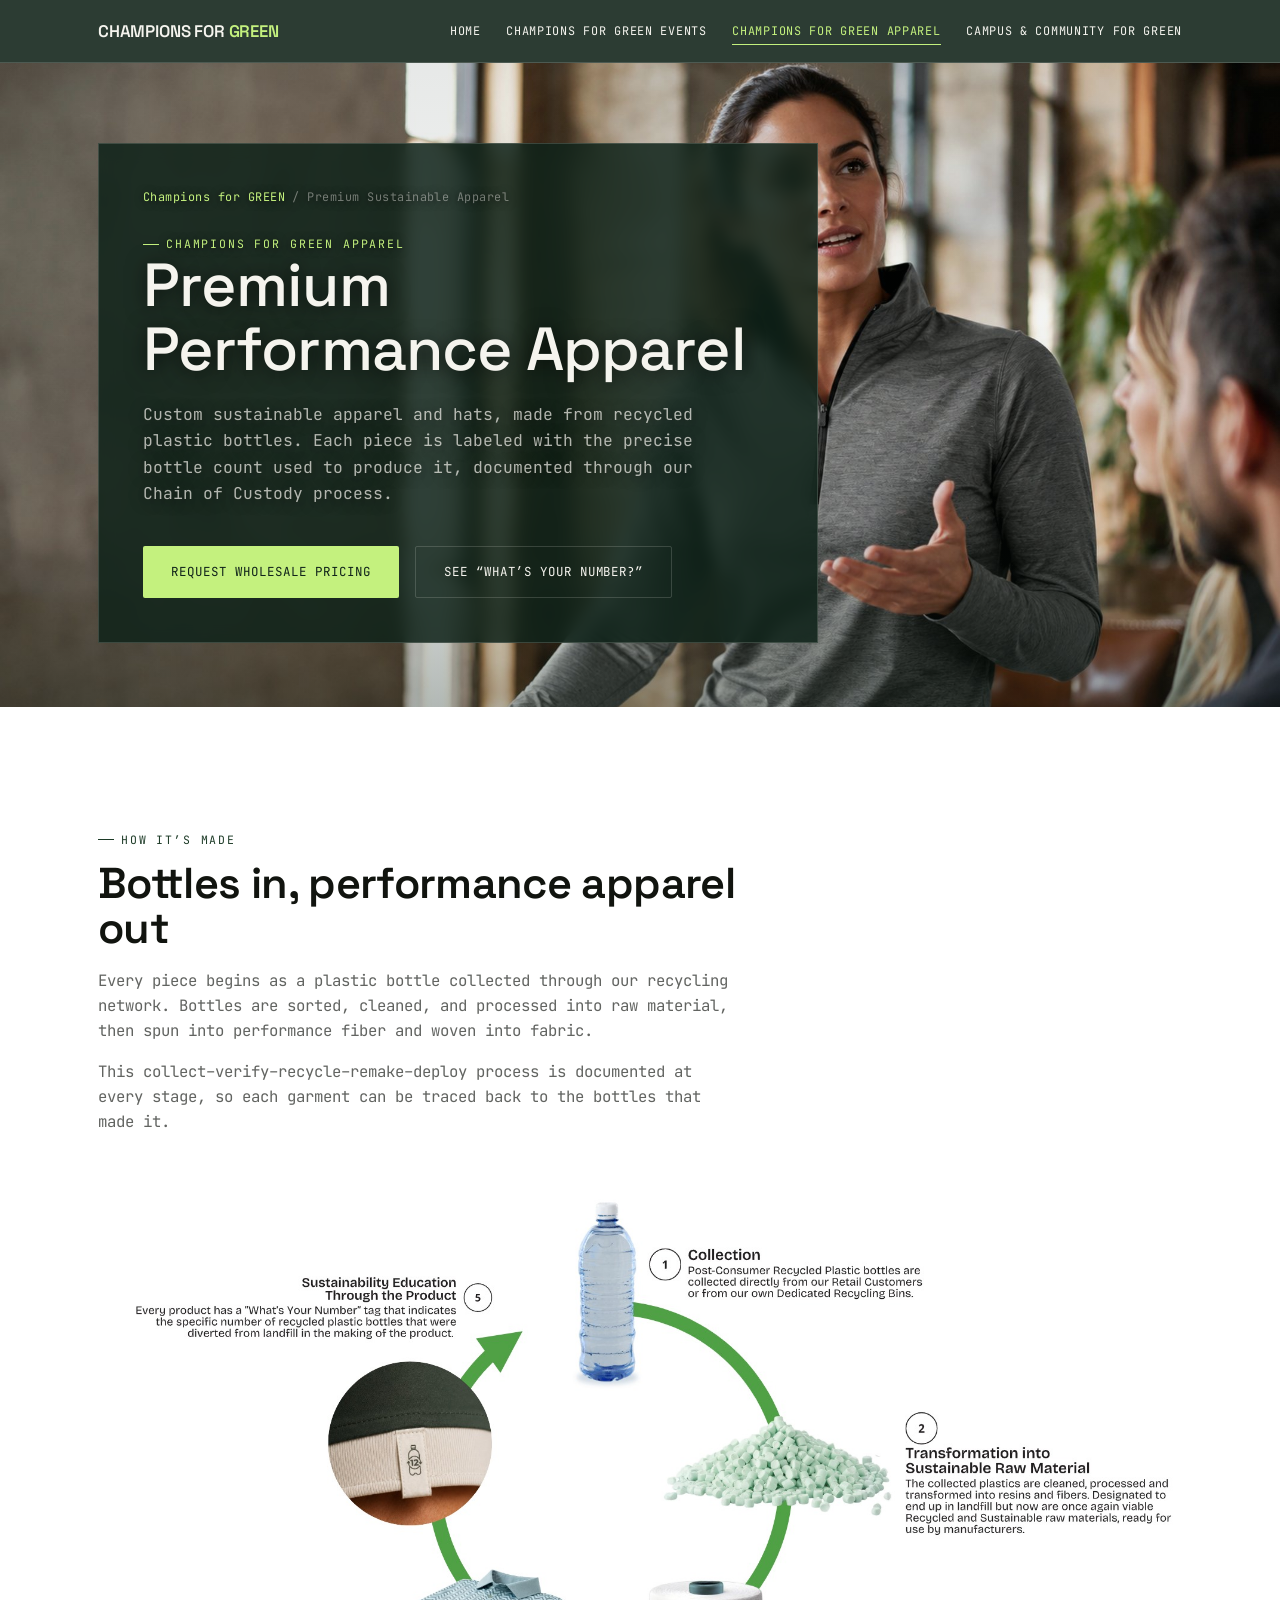
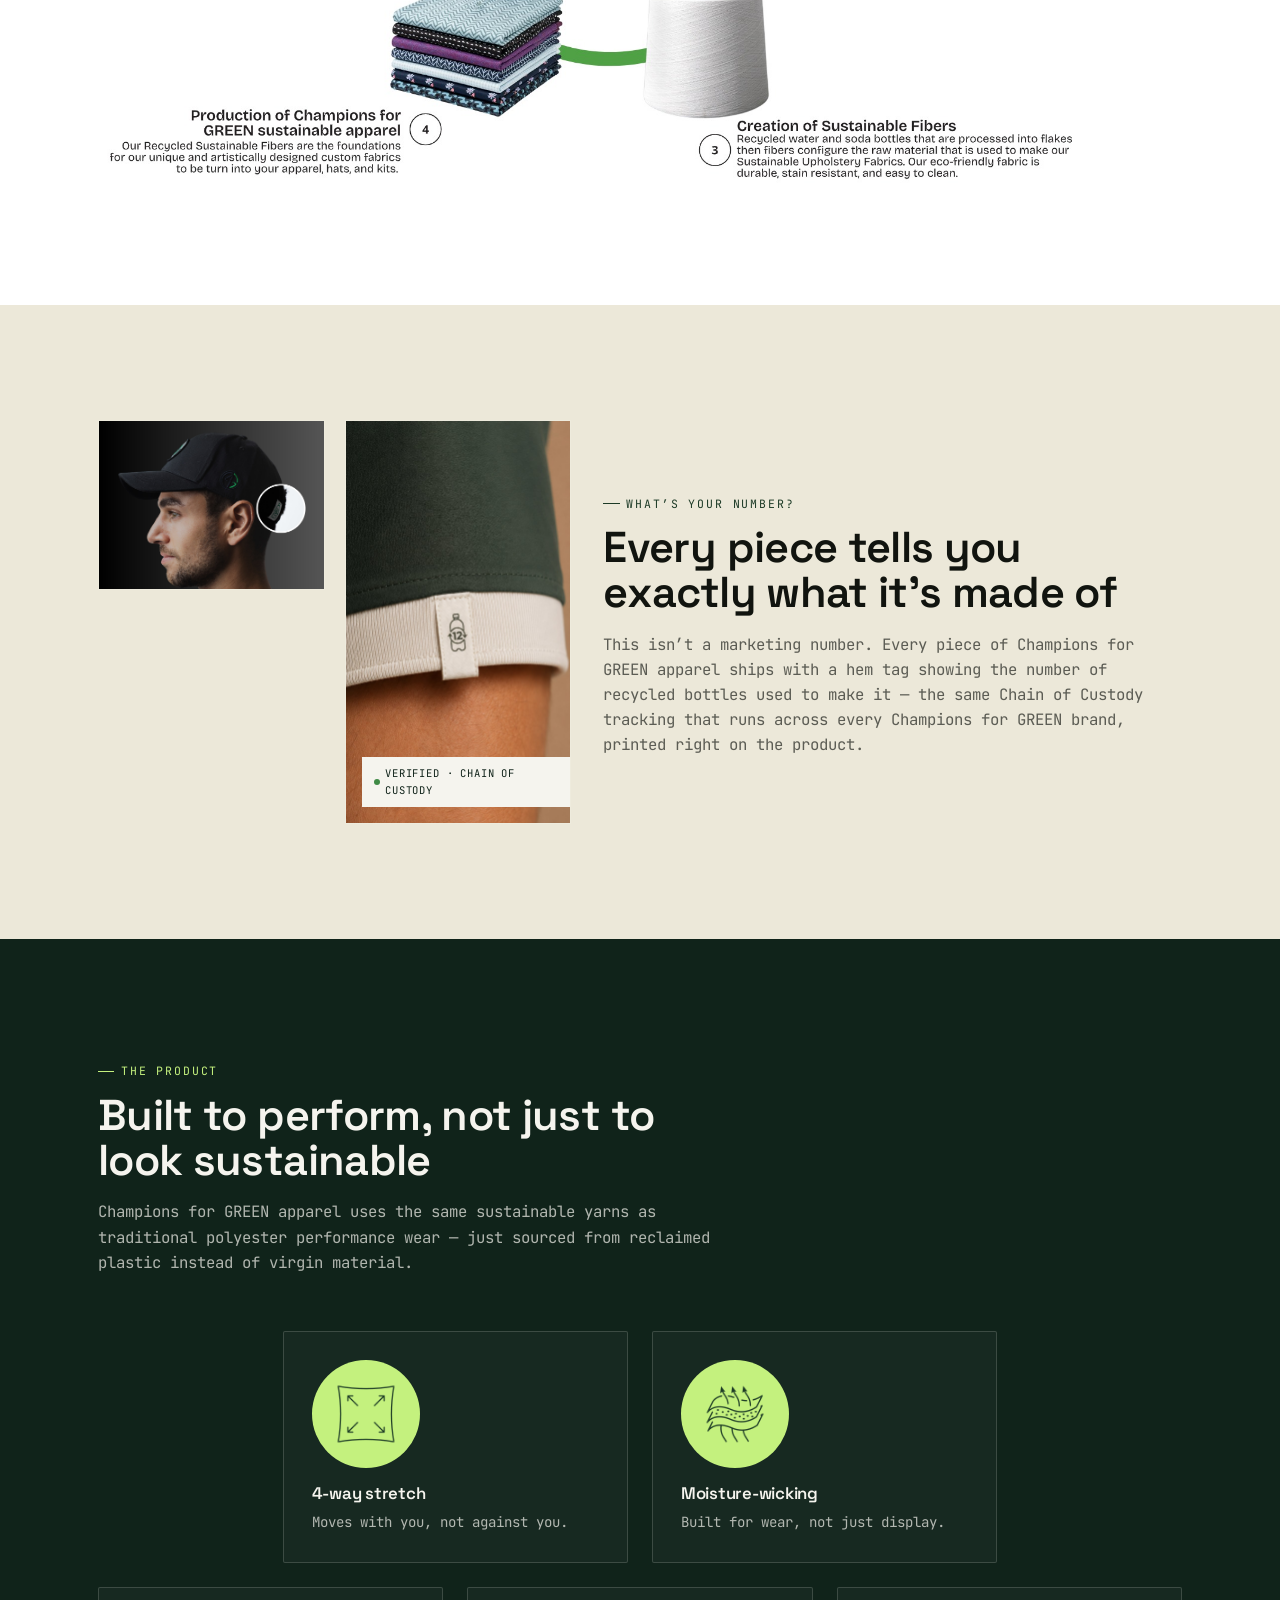
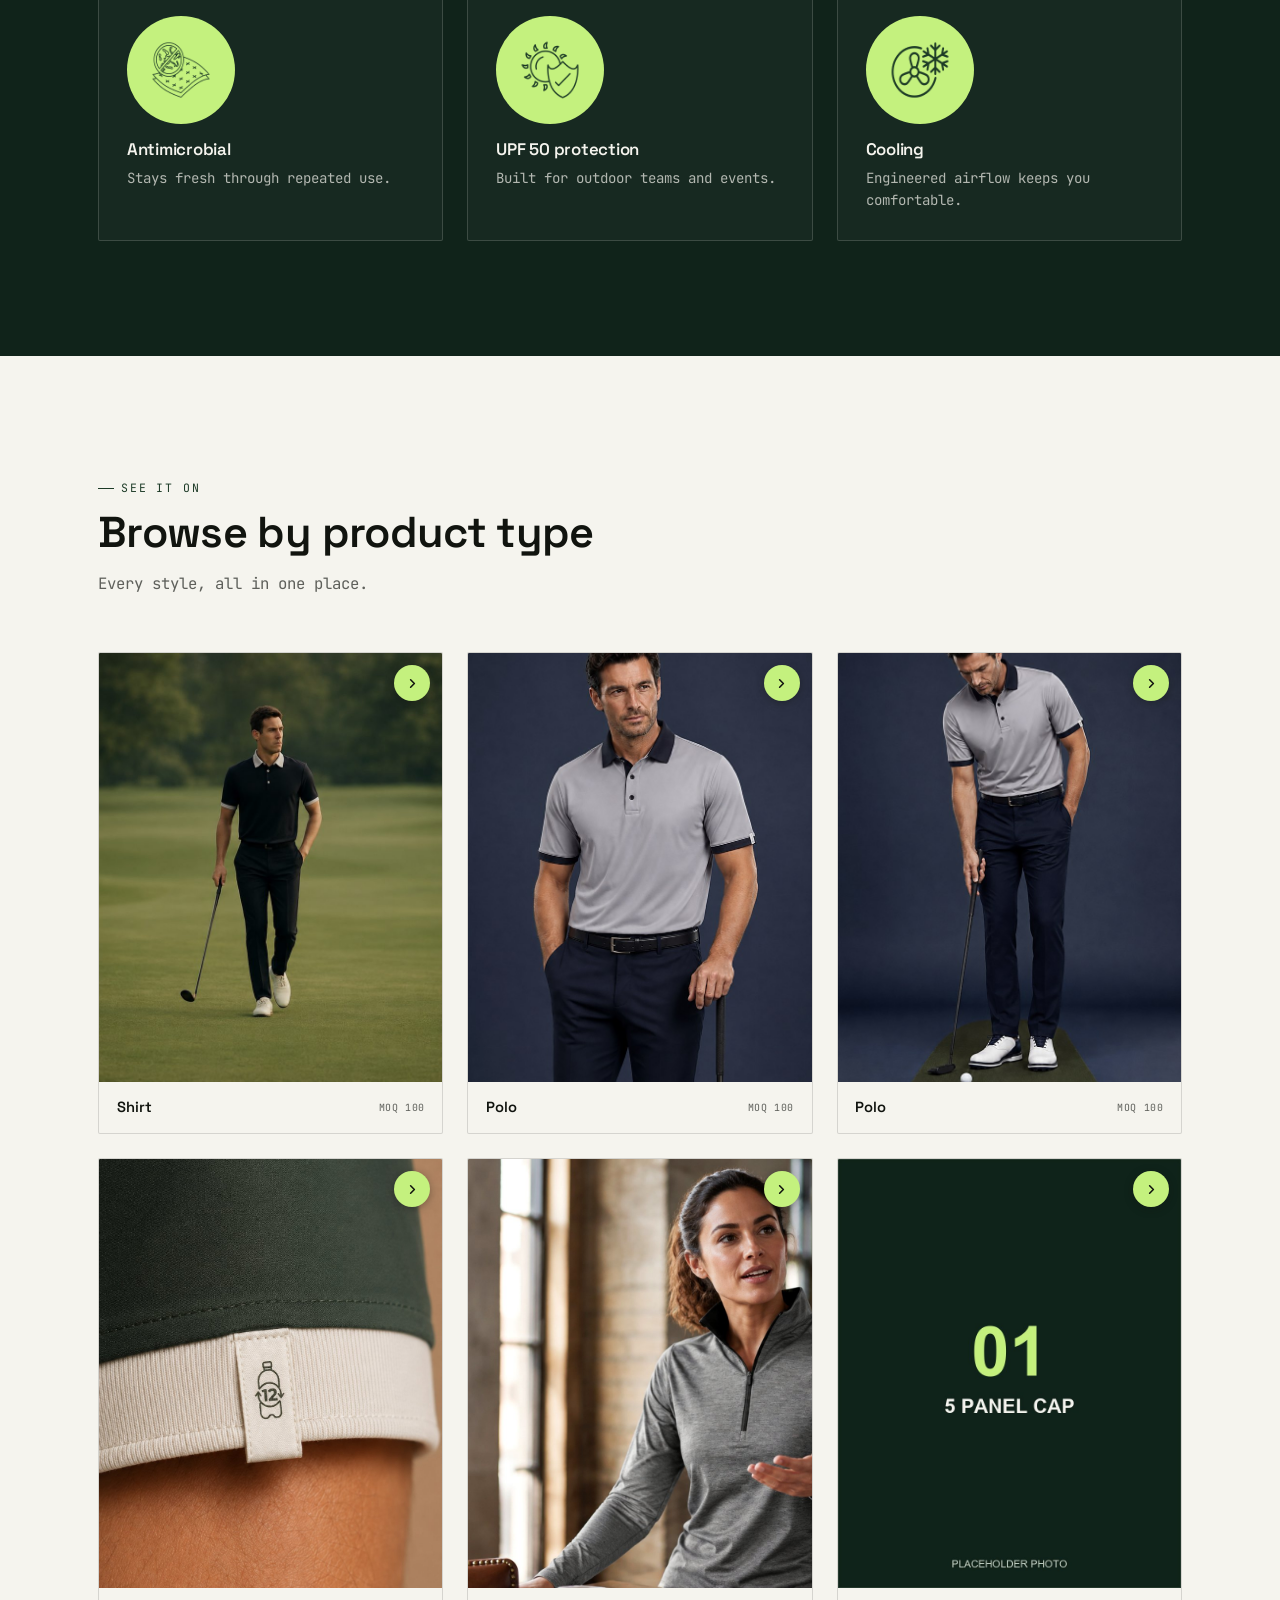
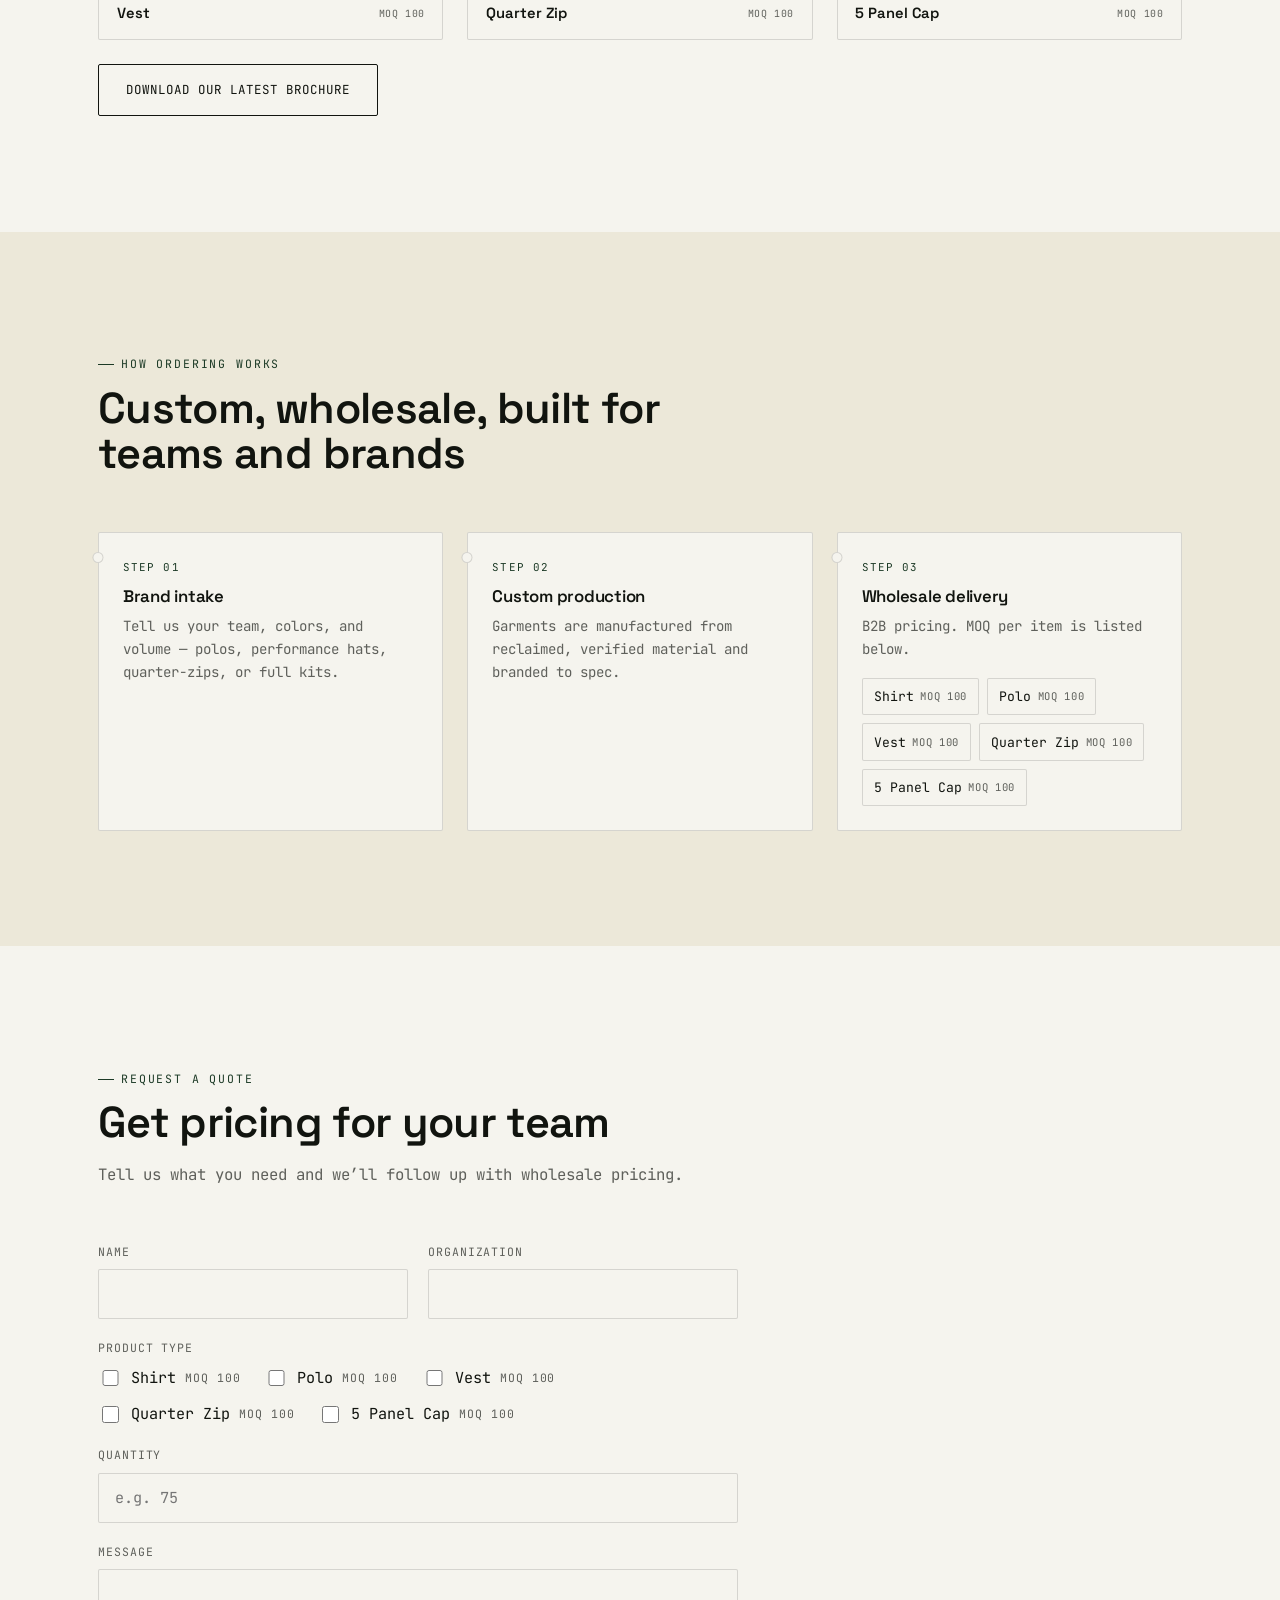
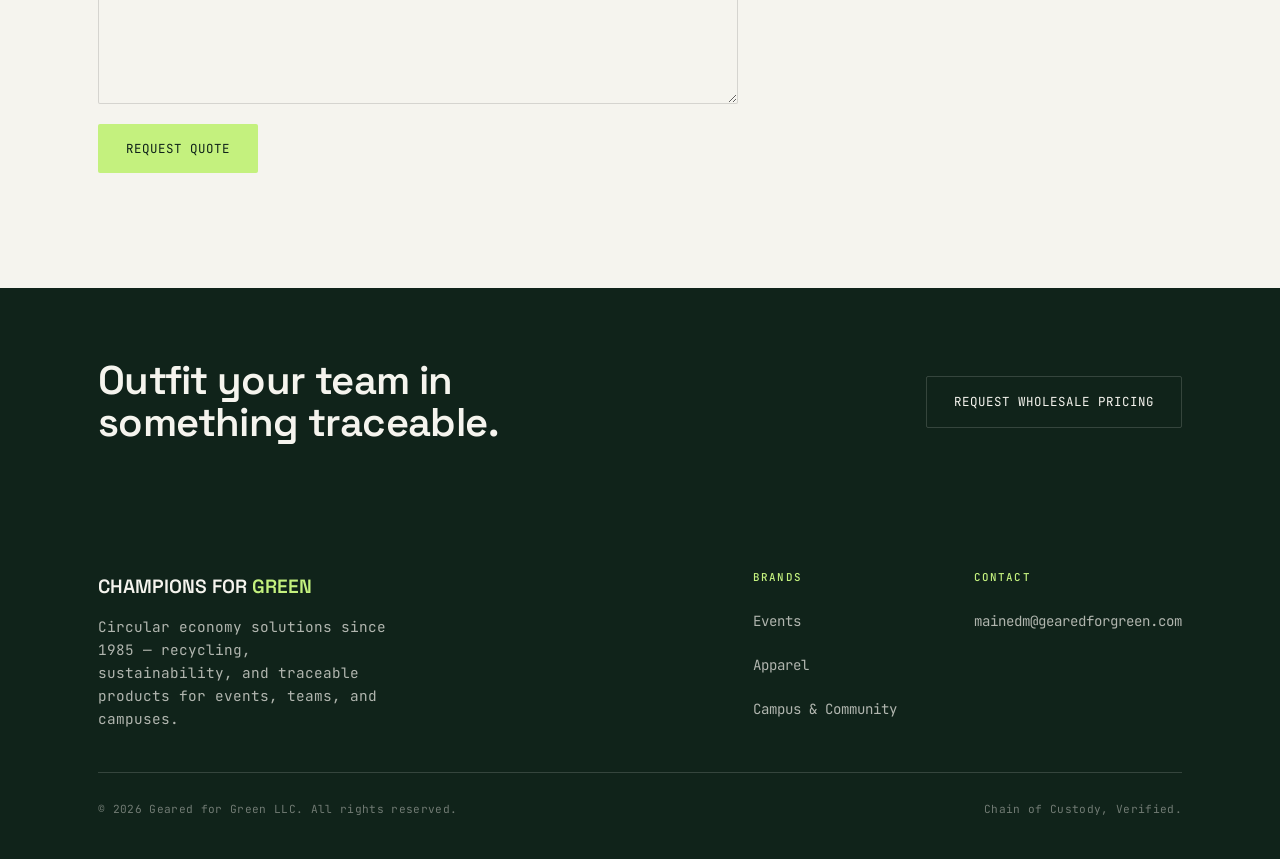
==== apparel.html @ dff3a595 "Mention hats in the apparel hero lede The hero copy only mentioned apparel/garments, but the product" ====
<!doctype html>
<html lang="en">
<head>
<meta charset="UTF-8" />
<meta name="viewport" content="width=device-width, initial-scale=1.0" />
<title>Champions for GREEN Apparel</title>
<meta name="description" content="Champions for GREEN Apparel makes custom sustainable corporate apparel and uniforms from recycled plastic bottles, traced from bottle to garment." />
<link rel="preconnect" href="https://fonts.googleapis.com">
<link rel="preconnect" href="https://fonts.gstatic.com" crossorigin>
<link href="https://fonts.googleapis.com/css2?family=Space+Grotesk:wght@500;600;700&family=JetBrains+Mono:wght@400;500;600&display=swap" rel="stylesheet">
<link rel="stylesheet" href="css/styles.css?v=113" />
</head>
<body>

<nav class="nav">
  <div class="nav__inner">
    <a href="home.html" class="nav__mark">CHAMPIONS FOR <span>GREEN</span></a>
    <button class="nav__toggle" aria-label="Toggle menu" aria-expanded="false"><span></span></button>
    <ul class="nav__links">
      <li><a href="home.html">Home</a></li>
      <li><a href="events.html">Champions for GREEN Events</a></li>
      <li><a href="apparel.html" aria-current="page">Champions for GREEN Apparel</a></li>
      <li><a href="campus.html">Campus &amp; Community for GREEN</a></li>
    </ul>
  </div>
</nav>

<header class="page-hero" style="background-image: url('images/hero-apparel-action.jpg'); background-position: center 20%;">
  <div class="container">
    <div class="page-hero__panel">
      <p class="page-hero__crumb"><a href="home.html">Champions for GREEN</a> / Premium Sustainable Apparel</p>
      <span class="eyebrow">Champions for GREEN Apparel</span>
      <h1>Premium Performance Apparel</h1>
      <p class="page-hero__lede">Custom sustainable apparel and hats, made from recycled plastic bottles. Each piece is labeled with the precise bottle count used to produce it, documented through our Chain of Custody process.</p>
      <div class="hero__actions">
        <a href="mailto:mainedm@gearedforgreen.com" class="btn btn--solid">Request wholesale pricing</a>
        <a href="#tag-promise" class="btn btn--ghost-dark">See &ldquo;What&rsquo;s Your Number?&rdquo;</a>
      </div>
    </div>
  </div>
</header>

<section class="section section--white">
  <div class="container">
    <div class="section__head">
      <span class="eyebrow">How it&rsquo;s made</span>
      <h2>Bottles in, performance apparel out</h2>
      <p>Every piece begins as a plastic bottle collected through our recycling network. Bottles are sorted, cleaned, and processed into raw material, then spun into performance fiber and woven into fabric.</p>
      <p>This collect&ndash;verify&ndash;recycle&ndash;remake&ndash;deploy process is documented at every stage, so each garment can be traced back to the bottles that made it.</p>
    </div>
    <div class="how-made-frame reveal-toggle">
      <img src="images/apparel-circular-economy.jpg" alt="Diagram of the Champions for GREEN circular economy: bottles are collected, transformed into raw material, spun into sustainable fiber, produced into apparel, and labeled with a Chain of Custody tag" width="1816" height="1004" loading="lazy" />
    </div>
  </div>
</section>

<section class="section--dim section" id="tag-promise">
  <div class="container split">
    <div class="photo-frame-stack">
      <div class="photo-frame">
        <img src="images/apparel-cap-hemtag-detail.jpg" alt="Side profile of a man wearing a black Champions for GREEN 5 panel cap, with a close-up inset of the hem tag sewn inside the cap's brim" width="2000" height="1500" loading="lazy" />
      </div>
      <div class="photo-frame">
        <img src="images/apparel-hemtag-detail.jpg" alt="Close-up of a Champions for GREEN hem tag showing a recycled-bottle icon and the number 12" width="900" height="1609" loading="lazy" />
        <span class="photo-frame__tag">Verified &middot; Chain of Custody</span>
      </div>
    </div>
    <div class="section__head" style="margin-bottom:0;">
      <span class="eyebrow">What&rsquo;s Your Number?</span>
      <h2>Every piece tells you exactly what it&rsquo;s made of</h2>
      <p>This isn&rsquo;t a marketing number. Every piece of Champions for GREEN apparel ships with a hem tag showing the number of recycled bottles used to make it &mdash; the same Chain of Custody tracking that runs across every Champions for GREEN brand, printed right on the product.</p>
    </div>
  </div>
</section>

<section class="section--dark section">
  <div class="container">
    <div class="section__head">
      <span class="eyebrow">The product</span>
      <h2>Built to perform, not just to look sustainable</h2>
      <p>Champions for GREEN apparel uses the same sustainable yarns as traditional polyester performance wear — just sourced from reclaimed plastic instead of virgin material.</p>
    </div>
    <div class="spec-grid reveal-toggle">
      <div class="spec-card">
        <div class="spec-card__icon"><img src="images/spec-icon-stretch.png" alt="" loading="lazy" /></div>
        <h3>4-way stretch</h3>
        <p>Moves with you, not against you.</p>
      </div>
      <div class="spec-card">
        <div class="spec-card__icon"><img src="images/spec-icon-moisture.png" alt="" loading="lazy" /></div>
        <h3>Moisture-wicking</h3>
        <p>Built for wear, not just display.</p>
      </div>
      <div class="spec-card">
        <div class="spec-card__icon"><img src="images/spec-icon-antimicrobial.png" alt="" loading="lazy" /></div>
        <h3>Antimicrobial</h3>
        <p>Stays fresh through repeated use.</p>
      </div>
      <div class="spec-card">
        <div class="spec-card__icon"><img src="images/spec-icon-upf.png" alt="" loading="lazy" /></div>
        <h3>UPF 50 protection</h3>
        <p>Built for outdoor teams and events.</p>
      </div>
      <div class="spec-card">
        <div class="spec-card__icon"><img src="images/spec-icon-cooling.png" alt="" loading="lazy" /></div>
        <h3>Cooling</h3>
        <p>Engineered airflow keeps you comfortable.</p>
      </div>
    </div>
  </div>
</section>

<section class="section">
  <div class="container">
    <div class="section__head">
      <span class="eyebrow">See it on</span>
      <h2>Browse by product type</h2>
      <p>Every style, all in one place.</p>
    </div>
    <div class="product-gallery">
      <figure class="product-gallery__item" data-product="Shirt">
        <div class="product-gallery__media"><img src="images/apparel-golf-fullbody.jpg" alt="Man in a Champions for GREEN navy shirt walking across a golf course" loading="lazy" /></div>
        <figcaption>Shirt <span>MOQ 100</span></figcaption>
      </figure>
      <figure class="product-gallery__item" data-product="Polo">
        <div class="product-gallery__media"><img src="images/apparel-editorial-portrait.jpg" alt="Man in a Champions for GREEN grey polo, hand resting on a golf club" loading="lazy" /></div>
        <figcaption>Polo <span>MOQ 100</span></figcaption>
      </figure>
      <figure class="product-gallery__item" data-product="Polo">
        <div class="product-gallery__media"><img src="images/apparel-editorial-putting.jpg" alt="Man in a Champions for GREEN grey polo putting on a golf green" loading="lazy" /></div>
        <figcaption>Polo <span>MOQ 100</span></figcaption>
      </figure>
      <figure class="product-gallery__item" data-product="Vest">
        <div class="product-gallery__media"><img src="images/apparel-hemtag-detail.jpg" alt="Close-up of a Champions for GREEN hem tag showing a recycled-bottle icon and the number 12" loading="lazy" /></div>
        <figcaption>Vest <span>MOQ 100</span></figcaption>
      </figure>
      <figure class="product-gallery__item" data-product="Quarter Zip">
        <div class="product-gallery__media"><img src="images/hero-apparel-action.jpg" alt="Woman in a Champions for GREEN grey quarter-zip speaking in a meeting" loading="lazy" /></div>
        <figcaption>Quarter Zip <span>MOQ 100</span></figcaption>
      </figure>
      <figure class="product-gallery__item" data-product="5 Panel Cap">
        <div class="product-gallery__media"><img src="images/placeholders/apparel-cap-01.jpg" alt="Placeholder photo of a Champions for GREEN 5 panel cap" loading="lazy" /></div>
        <figcaption>5 Panel Cap <span>MOQ 100</span></figcaption>
      </figure>
    </div>
    <a href="files/champions-for-green-apparel-brochure.pdf" download class="btn btn--ghost-dark product-gallery__brochure">Download our latest brochure</a>
    <div class="product-gallery__extra" hidden data-product="Shirt">
      <img src="images/placeholders/apparel-shirt-02.jpg" alt="Placeholder photo of a Champions for GREEN shirt" />
      <img src="images/placeholders/apparel-shirt-03.jpg" alt="Placeholder photo of a Champions for GREEN shirt" />
      <img src="images/placeholders/apparel-shirt-04.jpg" alt="Placeholder photo of a Champions for GREEN shirt" />
      <img src="images/placeholders/apparel-shirt-05.jpg" alt="Placeholder photo of a Champions for GREEN shirt" />
      <img src="images/placeholders/apparel-shirt-06.jpg" alt="Placeholder photo of a Champions for GREEN shirt" />
      <img src="images/placeholders/apparel-shirt-07.jpg" alt="Placeholder photo of a Champions for GREEN shirt" />
      <img src="images/placeholders/apparel-shirt-08.jpg" alt="Placeholder photo of a Champions for GREEN shirt" />
      <img src="images/placeholders/apparel-shirt-09.jpg" alt="Placeholder photo of a Champions for GREEN shirt" />
      <img src="images/placeholders/apparel-shirt-10.jpg" alt="Placeholder photo of a Champions for GREEN shirt" />
    </div>
    <div class="product-gallery__extra" hidden data-product="Polo">
      <img src="images/placeholders/apparel-polo-03.jpg" alt="Placeholder photo of a Champions for GREEN polo" />
      <img src="images/placeholders/apparel-polo-04.jpg" alt="Placeholder photo of a Champions for GREEN polo" />
      <img src="images/placeholders/apparel-polo-05.jpg" alt="Placeholder photo of a Champions for GREEN polo" />
      <img src="images/placeholders/apparel-polo-06.jpg" alt="Placeholder photo of a Champions for GREEN polo" />
      <img src="images/placeholders/apparel-polo-07.jpg" alt="Placeholder photo of a Champions for GREEN polo" />
      <img src="images/placeholders/apparel-polo-08.jpg" alt="Placeholder photo of a Champions for GREEN polo" />
      <img src="images/placeholders/apparel-polo-09.jpg" alt="Placeholder photo of a Champions for GREEN polo" />
      <img src="images/placeholders/apparel-polo-10.jpg" alt="Placeholder photo of a Champions for GREEN polo" />
    </div>
    <div class="product-gallery__extra" hidden data-product="Vest">
      <img src="images/placeholders/apparel-vest-02.jpg" alt="Placeholder photo of a Champions for GREEN vest" />
      <img src="images/placeholders/apparel-vest-03.jpg" alt="Placeholder photo of a Champions for GREEN vest" />
      <img src="images/placeholders/apparel-vest-04.jpg" alt="Placeholder photo of a Champions for GREEN vest" />
      <img src="images/placeholders/apparel-vest-05.jpg" alt="Placeholder photo of a Champions for GREEN vest" />
      <img src="images/placeholders/apparel-vest-06.jpg" alt="Placeholder photo of a Champions for GREEN vest" />
      <img src="images/placeholders/apparel-vest-07.jpg" alt="Placeholder photo of a Champions for GREEN vest" />
      <img src="images/placeholders/apparel-vest-08.jpg" alt="Placeholder photo of a Champions for GREEN vest" />
      <img src="images/placeholders/apparel-vest-09.jpg" alt="Placeholder photo of a Champions for GREEN vest" />
      <img src="images/placeholders/apparel-vest-10.jpg" alt="Placeholder photo of a Champions for GREEN vest" />
    </div>
    <div class="product-gallery__extra" hidden data-product="Quarter Zip">
      <img src="images/placeholders/apparel-quarterzip-02.jpg" alt="Placeholder photo of a Champions for GREEN quarter zip" />
      <img src="images/placeholders/apparel-quarterzip-03.jpg" alt="Placeholder photo of a Champions for GREEN quarter zip" />
      <img src="images/placeholders/apparel-quarterzip-04.jpg" alt="Placeholder photo of a Champions for GREEN quarter zip" />
      <img src="images/placeholders/apparel-quarterzip-05.jpg" alt="Placeholder photo of a Champions for GREEN quarter zip" />
      <img src="images/placeholders/apparel-quarterzip-06.jpg" alt="Placeholder photo of a Champions for GREEN quarter zip" />
      <img src="images/placeholders/apparel-quarterzip-07.jpg" alt="Placeholder photo of a Champions for GREEN quarter zip" />
      <img src="images/placeholders/apparel-quarterzip-08.jpg" alt="Placeholder photo of a Champions for GREEN quarter zip" />
      <img src="images/placeholders/apparel-quarterzip-09.jpg" alt="Placeholder photo of a Champions for GREEN quarter zip" />
      <img src="images/placeholders/apparel-quarterzip-10.jpg" alt="Placeholder photo of a Champions for GREEN quarter zip" />
    </div>
    <div class="product-gallery__extra" hidden data-product="5 Panel Cap">
      <img src="images/placeholders/apparel-cap-02.jpg" alt="Placeholder photo of a Champions for GREEN 5 panel cap" />
      <img src="images/placeholders/apparel-cap-03.jpg" alt="Placeholder photo of a Champions for GREEN 5 panel cap" />
      <img src="images/placeholders/apparel-cap-04.jpg" alt="Placeholder photo of a Champions for GREEN 5 panel cap" />
      <img src="images/placeholders/apparel-cap-05.jpg" alt="Placeholder photo of a Champions for GREEN 5 panel cap" />
      <img src="images/placeholders/apparel-cap-06.jpg" alt="Placeholder photo of a Champions for GREEN 5 panel cap" />
      <img src="images/placeholders/apparel-cap-07.jpg" alt="Placeholder photo of a Champions for GREEN 5 panel cap" />
      <img src="images/placeholders/apparel-cap-08.jpg" alt="Placeholder photo of a Champions for GREEN 5 panel cap" />
      <img src="images/placeholders/apparel-cap-09.jpg" alt="Placeholder photo of a Champions for GREEN 5 panel cap" />
      <img src="images/placeholders/apparel-cap-10.jpg" alt="Placeholder photo of a Champions for GREEN 5 panel cap" />
    </div>
  </div>
</section>

<div class="lightbox" id="product-lightbox" aria-hidden="true">
  <button class="lightbox__close" type="button" aria-label="Close">&times;</button>
  <button class="lightbox__nav lightbox__nav--prev" type="button" aria-label="Previous photo">&larr;</button>
  <figure class="lightbox__frame">
    <img class="lightbox__img" src="" alt="" />
    <figcaption>
      <span class="lightbox__title"></span>
      <span class="lightbox__count"></span>
    </figcaption>
  </figure>
  <button class="lightbox__nav lightbox__nav--next" type="button" aria-label="Next photo">&rarr;</button>
</div>

<section class="section--dim section">
  <div class="container">
    <div class="section__head">
      <span class="eyebrow">How ordering works</span>
      <h2>Custom, wholesale, built for teams and brands</h2>
    </div>
    <div class="grid-3">
      <div class="tag"><span class="tag__id">STEP 01</span><h3>Brand intake</h3><p>Tell us your team, colors, and volume &mdash; polos, performance hats, quarter-zips, or full kits.</p></div>
      <div class="tag"><span class="tag__id">STEP 02</span><h3>Custom production</h3><p>Garments are manufactured from reclaimed, verified material and branded to spec.</p></div>
      <div class="tag">
        <span class="tag__id">STEP 03</span>
        <h3>Wholesale delivery</h3>
        <p>B2B pricing. MOQ per item is listed below.</p>
        <div class="moq-row">
          <div class="moq-row__item">Shirt <span>MOQ 100</span></div>
          <div class="moq-row__item">Polo <span>MOQ 100</span></div>
          <div class="moq-row__item">Vest <span>MOQ 100</span></div>
          <div class="moq-row__item">Quarter Zip <span>MOQ 100</span></div>
          <div class="moq-row__item">5 Panel Cap <span>MOQ 100</span></div>
        </div>
      </div>
    </div>
  </div>
</section>

<section class="section" id="quote">
  <div class="container">
    <div class="section__head">
      <span class="eyebrow">Request a quote</span>
      <h2>Get pricing for your team</h2>
      <p>Tell us what you need and we&rsquo;ll follow up with wholesale pricing.</p>
    </div>
    <form class="contact-form" id="quote-form">
      <div class="contact-form__row">
        <label class="contact-form__field">
          <span>Name</span>
          <input type="text" name="name" required />
        </label>
        <label class="contact-form__field">
          <span>Organization</span>
          <input type="text" name="organization" />
        </label>
      </div>
      <div class="contact-form__field">
        <span>Product type</span>
        <div class="contact-form__checks">
          <label class="contact-form__check"><input type="checkbox" name="product" value="Shirt" /> Shirt <span class="contact-form__moq">MOQ 100</span></label>
          <label class="contact-form__check"><input type="checkbox" name="product" value="Polo" /> Polo <span class="contact-form__moq">MOQ 100</span></label>
          <label class="contact-form__check"><input type="checkbox" name="product" value="Vest" /> Vest <span class="contact-form__moq">MOQ 100</span></label>
          <label class="contact-form__check"><input type="checkbox" name="product" value="Quarter Zip" /> Quarter Zip <span class="contact-form__moq">MOQ 100</span></label>
          <label class="contact-form__check"><input type="checkbox" name="product" value="5 Panel Cap" /> 5 Panel Cap <span class="contact-form__moq">MOQ 100</span></label>
        </div>
      </div>
      <label class="contact-form__field">
        <span>Quantity</span>
        <input type="number" name="qty" min="1" placeholder="e.g. 75" />
      </label>
      <label class="contact-form__field">
        <span>Message</span>
        <textarea name="message" rows="5"></textarea>
      </label>
      <div class="contact-form__actions">
        <button type="submit" class="btn btn--solid">Request quote</button>
      </div>
    </form>
  </div>
</section>

<section class="section--dark section--tight">
  <div class="container cta-band">
    <h2>Outfit your team in something traceable.</h2>
    <a href="mailto:mainedm@gearedforgreen.com" class="btn btn--ghost-light">Request wholesale pricing</a>
  </div>
</section>

<footer class="section--dark footer">
  <div class="container">
    <div class="footer__top">
      <div>
        <div class="footer__mark">CHAMPIONS FOR <span>GREEN</span></div>
        <p class="footer__tagline">Circular economy solutions since 1985 — recycling, sustainability, and traceable products for events, teams, and campuses.</p>
      </div>
      <div class="footer__cols">
        <div class="footer__col">
          <h4>Brands</h4>
          <a href="events.html">Events</a>
          <a href="apparel.html">Apparel</a>
          <a href="campus.html">Campus &amp; Community</a>
        </div>
        <div class="footer__col">
          <h4>Contact</h4>
          <a href="mailto:mainedm@gearedforgreen.com">mainedm@gearedforgreen.com</a>
        </div>
      </div>
    </div>
    <div class="footer__bottom">
      <span>&copy; <span data-year></span> Geared for Green LLC. All rights reserved.</span>
      <span>Chain of Custody, Verified.</span>
    </div>
  </div>
</footer>

<script src="js/main.js"></script>
</body>
</html>
---- css/styles.css ----
/* ==========================================================================
   Geared for Green — Design System (v2)
   Direction: environmental-intelligence / data-verification register,
   adapted from a reference in the sustainability-tech space — deep canopy
   green canvas, lime "verified" accent, mono-forward body type for a
   data-sheet feel. Reworked with our own palette (brass stays ours) and
   signature: the hang-tag, the same real object every Champions for GREEN
   garment ships with, showing the bottle count on the hem.
   ========================================================================== */

:root {
  /* Color tokens */
  --canopy: #10231a;        /* primary dark bg */
  --canopy-2: #16301f;      /* elevated dark surface */
  --canopy-3: #1c3a26;      /* hover / lighter dark surface */
  --bone: #f5f4ee;          /* primary light bg */
  --bone-dim: #ece8d9;      /* alternate light surface */
  --lime: #c4f17e;          /* bright verified accent */
  --lime-dim: #9fd158;
  --moss: #5c8a6a;          /* sage secondary — Campus & Community */
  --brass: #c9a96e;         /* gold accent — Apparel + certifications */
  --brass-dim: #b3915a;
  /* "ink" variants: dark, WCAG-safe versions of the accent colors for use
     as small text on light backgrounds (lime/brass-dim/moss all fail 4.5:1
     there — verified via WCAG contrast formula). Use these for any label
     text on --bone/--bone-dim; keep the bright variants for dark bg + graphics. */
  --lime-ink: #1c3a26;
  --brass-ink: #7a5c2a;
  --moss-ink: #2e4a38;
  --char: #11140f;          /* near-black text */
  --ink-soft: rgba(17, 20, 15, 0.66);
  --ink-faint: rgba(17, 20, 15, 0.42);
  --paper: #f5f4ee;
  --paper-soft: rgba(245, 244, 238, 0.7);
  --paper-faint: rgba(245, 244, 238, 0.42);
  --hairline: rgba(17, 20, 15, 0.14);
  --hairline-dark: rgba(245, 244, 238, 0.16);

  /* Type */
  --display: "Space Grotesk", -apple-system, BlinkMacSystemFont, sans-serif;
  --body: "JetBrains Mono", "SFMono-Regular", Consolas, monospace;
  --mono: "JetBrains Mono", "SFMono-Regular", Consolas, monospace;

  /* Layout */
  --container: 1180px;
  --gutter: clamp(1.25rem, 4vw, 3rem);
  --radius: 2px;
  --ease: cubic-bezier(0.22, 1, 0.36, 1);
}

/* ---------- Reset ---------- */
*, *::before, *::after { box-sizing: border-box; }
html { scroll-behavior: smooth; }
@media (prefers-reduced-motion: reduce) {
  html { scroll-behavior: auto; }
  *, *::before, *::after { animation-duration: 0.01ms !important; animation-iteration-count: 1 !important; transition-duration: 0.01ms !important; scroll-behavior: auto !important; }
}
body {
  margin: 0;
  font-family: var(--body);
  font-size: 16px;
  background: var(--bone);
  color: var(--char);
  -webkit-font-smoothing: antialiased;
  line-height: 1.6;
}
img { max-width: 100%; display: block; }
a { color: inherit; text-decoration: none; }
ul { list-style: none; margin: 0; padding: 0; }
h1, h2, h3, h4 { font-family: var(--display); margin: 0; line-height: 1.05; letter-spacing: -0.015em; font-weight: 500; }
h2, h3 { font-weight: 600; }
p { margin: 0; }
button { font-family: inherit; cursor: pointer; }
:focus-visible { outline: 2px solid var(--lime); outline-offset: 3px; }

.container { max-width: var(--container); margin: 0 auto; padding: 0 var(--gutter); }
.section { padding: clamp(4rem, 9vw, 7.5rem) 0; }
.section--tight { padding: clamp(2.5rem, 6vw, 4.5rem) 0; }
.section--dark { background: var(--canopy); color: var(--paper); }
.section--dim { background: var(--bone-dim); }
.section--white { background: #ffffff; }

.eyebrow {
  display: inline-flex;
  align-items: center;
  gap: 0.6em;
  font-family: var(--mono);
  font-size: 0.72rem;
  letter-spacing: 0.16em;
  text-transform: uppercase;
  color: var(--lime-ink);
}
.section--dark .eyebrow, .hero .eyebrow, .page-hero .eyebrow { color: var(--lime); }
.eyebrow::before {
  content: "";
  width: 1.4em;
  height: 1px;
  background: currentColor;
}

.btn {
  display: inline-flex;
  align-items: center;
  gap: 0.6em;
  padding: 0.95rem 1.7rem;
  font-family: var(--mono);
  font-size: 0.78rem;
  letter-spacing: 0.08em;
  text-transform: uppercase;
  border-radius: var(--radius);
  border: 1px solid transparent;
  transition: transform 0.35s var(--ease), background 0.35s var(--ease), color 0.35s var(--ease), border-color 0.35s var(--ease);
}
.btn--solid { background: var(--lime); color: var(--canopy); }
.btn--solid:hover { background: var(--lime-dim); transform: translateY(-2px); }
.btn--ghost-dark { border-color: var(--char); color: var(--char); }
.btn--ghost-dark:hover { background: var(--char); color: var(--bone); transform: translateY(-2px); }
.btn--ghost-light { border-color: var(--hairline-dark); color: var(--paper); }
.btn--ghost-light:hover { background: var(--paper); color: var(--canopy); transform: translateY(-2px); }

/* Minimal pill CTA — text + small rounded icon button, alethia.earth-style */
.btn-cta {
  display: inline-flex; align-items: center; gap: 0.85rem;
  font-family: var(--mono); font-size: 0.8rem; letter-spacing: 0.06em; text-transform: uppercase;
  color: var(--paper);
}
.btn-cta__icon {
  width: 38px; height: 38px; border-radius: 10px; flex-shrink: 0;
  background: var(--paper); color: var(--canopy);
  display: flex; align-items: center; justify-content: center;
  transition: transform 0.3s var(--ease), background 0.3s var(--ease);
}
.btn-cta:hover .btn-cta__icon { transform: translateX(4px); background: var(--lime); }
.btn-cta--muted { color: var(--char); }
.btn-cta--muted .btn-cta__icon { background: var(--canopy); color: var(--paper); }
.btn-cta--muted:hover .btn-cta__icon { background: var(--lime); color: var(--canopy); }

/* ---------- Nav (persistent dark, transparent-over-hero) ---------- */
.nav {
  position: sticky;
  top: 0;
  z-index: 50;
  background: rgba(16, 35, 26, 0.88);
  backdrop-filter: blur(10px);
  border-bottom: 1px solid var(--hairline-dark);
  color: var(--paper);
}
.nav__inner {
  display: flex;
  align-items: center;
  justify-content: space-between;
  padding: 1.1rem var(--gutter);
  max-width: var(--container);
  margin: 0 auto;
}
.nav__mark {
  font-family: var(--display);
  font-weight: 600;
  font-size: 1.05rem;
  letter-spacing: -0.01em;
}
.nav__mark span { color: var(--lime); }
.nav__links {
  display: flex;
  align-items: center;
  gap: clamp(1.1rem, 2vw, 2.1rem);
  font-family: var(--mono);
  font-size: 0.74rem;
  letter-spacing: 0.06em;
  text-transform: uppercase;
}
.nav__links a { position: relative; padding: 0.3rem 0; }
.nav__links a::after {
  content: "";
  position: absolute; left: 0; right: 100%; bottom: -2px;
  height: 1px; background: var(--lime);
  transition: right 0.3s var(--ease);
}
.nav__links a:hover::after, .nav__links a[aria-current="page"]::after { right: 0; }
.nav__links a[aria-current="page"] { color: var(--lime); }
.nav__toggle {
  display: none;
  background: none; border: 1px solid var(--hairline-dark); border-radius: var(--radius);
  width: 44px; height: 44px; align-items: center; justify-content: center;
}
.nav__toggle span, .nav__toggle span::before, .nav__toggle span::after {
  content: ""; display: block; width: 18px; height: 1.5px; background: var(--paper); position: relative; transition: transform 0.25s var(--ease), opacity 0.25s var(--ease);
}
.nav__toggle span::before { position: absolute; top: -6px; }
.nav__toggle span::after { position: absolute; top: 6px; }
.nav--open .nav__toggle span { background: transparent; }
.nav--open .nav__toggle span::before { transform: translateY(6px) rotate(45deg); }
.nav--open .nav__toggle span::after { transform: translateY(-6px) rotate(-45deg); }

@media (max-width: 760px) {
  .nav__toggle { display: inline-flex; }
  .nav__links {
    position: absolute; top: 100%; left: 0; right: 0;
    flex-direction: column; align-items: flex-start; gap: 0;
    background: var(--canopy); border-bottom: 1px solid var(--hairline-dark);
    max-height: 0; overflow: hidden; transition: max-height 0.35s var(--ease);
  }
  .nav--open .nav__links { max-height: 320px; }
  .nav__links a { width: 100%; padding: 1rem var(--gutter); border-top: 1px solid var(--hairline-dark); }
}

/* ---------- Hero — split layout, 3D product carousel ----------
   Solid canopy background (no photo): headline/CTA on the left, the
   flying-product carousel as the visual centerpiece on the right, with
   the same floating data-pin badges from the earlier photo hero now
   scattered over the carousel panel instead. */
.hero {
  position: relative;
  min-height: 100vh;
  display: flex;
  align-items: center;
  background: var(--canopy);
  color: var(--paper);
  padding: clamp(1.75rem, 3vw, 2.5rem) 0 clamp(1rem, 1.5vw, 1.25rem);
  overflow: hidden;
}
.hero::before {
  content: "";
  position: absolute;
  inset: 0;
  background: radial-gradient(ellipse 70% 60% at 78% 50%, rgba(196, 241, 126, 0.1) 0%, transparent 65%);
  z-index: 0;
  pointer-events: none;
}
.page-hero::before {
  /* Kept light -- .page-hero__panel (a solid card) is what guarantees
     text legibility now, so this is just a soft vignette to help the
     photo blend into the section below, not a functional dark tint. */
  content: "";
  position: absolute;
  inset: 0;
  background: linear-gradient(180deg, rgba(16, 35, 26, 0.1) 0%, rgba(16, 35, 26, 0.05) 40%, rgba(16, 35, 26, 0.1) 70%, rgba(16, 35, 26, 0.32) 100%);
  z-index: 0;
}
.hero > .container, .hero > .marquee, .page-hero > .container { position: relative; z-index: 1; }

.hero__grid { display: grid; grid-template-columns: 1.05fr 1fr; gap: clamp(1.5rem, 3.5vw, 2.5rem); align-items: center; }
@media (max-width: 1050px) {
  .hero__grid { grid-template-columns: 1fr; }
}

.hero__content { max-width: 660px; }
.hero h1 {
  font-size: clamp(2.53rem, 3.34vw, 2.88rem);
  font-weight: 600;
  margin-top: 1.1rem;
  font-family: var(--display);
  text-shadow: 0 4px 32px rgba(0, 0, 0, 0.35);
}
.hero__lede {
  margin-top: 1.5rem;
  max-width: 46ch;
  font-size: 1.24rem;
  color: var(--paper-soft);
}
.hero__actions { display: flex; align-items: center; gap: 1rem; flex-wrap: wrap; margin-top: 2.5rem; }

/* Visual panel: the product carousel. */
.hero__visual { position: relative; width: 100%; max-width: 520px; margin-inline-start: auto; }
@media (max-width: 1050px) { .hero__visual { margin-inline: auto; } }

/* ---------- Marquee ticker (motion signature) ---------- */
.marquee {
  /* Sits as its own full-width band between the hero photo and the
     next section (not layered inside/over the hero image). */
  position: relative;
  z-index: 1;
  border-top: 1px solid var(--hairline-dark);
  overflow: hidden;
  white-space: nowrap;
  background: var(--canopy-2);
}
.marquee__track {
  display: inline-flex;
  animation: marquee 26s linear infinite;
}
.marquee__track span {
  font-family: var(--mono);
  font-size: 0.78rem;
  letter-spacing: 0.14em;
  text-transform: uppercase;
  color: var(--paper-soft);
  padding: 0.9rem 2.5rem;
  display: inline-flex;
  align-items: center;
  gap: 2.5rem;
}
.marquee__track span::after { content: "\2022"; color: var(--lime); margin-left: 2.5rem; }
@keyframes marquee { from { transform: translateX(0); } to { transform: translateX(-50%); } }
@media (prefers-reduced-motion: reduce) { .marquee__track { animation: none; } }

/* ---------- Hang-tag component (signature element) ---------- */
.tag {
  position: relative;
  background: var(--bone);
  border: 1px solid var(--hairline);
  border-radius: var(--radius);
  padding: 1.6rem 1.5rem 1.5rem;
}
.tag::before {
  content: "";
  position: absolute; top: 1.15rem; left: -1px;
  width: 11px; height: 11px;
  background: var(--bone);
  border: 1px solid var(--hairline);
  border-radius: 50%;
  transform: translateX(-50%);
}
.section--dark .tag { background: var(--canopy-2); border-color: var(--hairline-dark); }
.section--dark .tag::before { background: var(--canopy-2); border-color: var(--hairline-dark); }
.tag__id {
  display: block;
  font-family: var(--mono);
  font-size: 0.68rem;
  letter-spacing: 0.1em;
  color: var(--lime-ink);
  margin-bottom: 0.75rem;
}
.section--dark .tag__id { color: var(--lime); }
.tag h3 { font-size: 1.05rem; font-weight: 600; font-family: var(--display); }
.tag p { margin-top: 0.6rem; font-size: 0.88rem; color: var(--ink-soft); }
.section--dark .tag p { color: var(--paper-soft); }
.tag--placeholder {
  border-style: dashed;
  display: flex; flex-direction: column; align-items: center; justify-content: center;
  text-align: center; gap: 0.5rem; min-height: 128px;
  color: var(--ink-soft);
}
.tag--placeholder .tag__plus { font-family: var(--mono); font-size: 1.4rem; color: var(--brass-ink); }
.tag--placeholder .tag__label { font-family: var(--mono); font-size: 0.66rem; letter-spacing: 0.08em; text-transform: uppercase; }
.section--dark .tag--placeholder { color: var(--paper-soft); }
.section--dark .tag--placeholder .tag__plus { color: var(--brass); }

/* ---------- Pillar grid: icon-forward cards for "The Core 4" ---------- */
.pillar-grid { display: grid; grid-template-columns: repeat(4, 1fr); gap: 1.5rem; }
@media (max-width: 960px) { .pillar-grid { grid-template-columns: repeat(2, 1fr); } }
@media (max-width: 560px) { .pillar-grid { grid-template-columns: 1fr; } }
.pillar-card {
  padding: 2rem 1.75rem 1.85rem;
  border: 1px solid var(--hairline);
  border-radius: var(--radius);
  background: var(--paper);
  transition: border-color 0.3s var(--ease), transform 0.3s var(--ease);
}
.pillar-card:hover { border-color: var(--lime-dim); transform: translateY(-3px); }
.pillar-grid.reveal-toggle .pillar-card { opacity: 0; transform: translateY(20px); transition: opacity 0.4s var(--ease), transform 0.4s var(--ease); }
.pillar-grid.reveal-toggle.is-visible .pillar-card {
  animation: pillar-card-in 0.55s var(--ease) forwards;
  animation-delay: var(--pillar-delay, 0s);
}
.pillar-card:nth-child(1) { --pillar-delay: 0s; }
.pillar-card:nth-child(2) { --pillar-delay: 0.12s; }
.pillar-card:nth-child(3) { --pillar-delay: 0.24s; }
.pillar-card:nth-child(4) { --pillar-delay: 0.36s; }
@keyframes pillar-card-in { to { opacity: 1; transform: translateY(0); } }
.pillar-card__icon {
  width: 68px; height: 68px;
  display: flex; align-items: center; justify-content: center;
  background: var(--lime);
  color: var(--lime-ink);
  border-radius: 50%;
  margin-bottom: 1.25rem;
}
.pillar-card__icon svg { width: 32px; height: 32px; }
.pillar-card__id {
  display: block;
  font-family: var(--mono); font-size: 0.68rem; letter-spacing: 0.08em; text-transform: uppercase;
  color: var(--ink-soft);
}
.pillar-card h3 { margin-top: 0.4rem; font-size: 1.1rem; font-weight: 600; font-family: var(--display); }
.pillar-card p { margin-top: 0.65rem; font-size: 0.88rem; color: var(--ink-soft); }
.section--dark .pillar-card { background: var(--canopy-2); border-color: var(--hairline-dark); }
.section--dark .pillar-card__id { color: var(--lime); }
.section--dark .pillar-card p { color: var(--paper-soft); }
@media (prefers-reduced-motion: reduce) {
  .pillar-card { animation: none !important; opacity: 1; transform: none; }
}

/* ---------- Product carousel (hero visual) ----------
   Four real product cutouts — bottle, recycled pellets, remade polo,
   tracking app — simply crossfade in place, no motion, no panel/box
   behind them: the stage has no background or border of its own, so
   the images read as floating directly on the hero's own canopy
   background. One continuous 9.6s cycle, staggered 2.4s apart via
   positive animation-delay, so playback always starts clean with card
   1 (bottle) fading in first, in DOM order — a negative delay was
   tried earlier but that starts later cards already mid-cycle, so a
   card other than the bottle was the first thing visible on load.
   Reduced-motion gets a static single-card fallback, since the generic
   global override alone would leave every card blank mid-fade. */
.product-carousel {
  position: relative;
  aspect-ratio: 1 / 1;
}
.product-carousel__stage {
  position: absolute;
  inset: 0;
  overflow: hidden;
}
.carousel-card {
  position: absolute;
  inset: 0;
  display: flex;
  align-items: center;
  justify-content: center;
  opacity: 0;
  animation: carousel-fade 9.6s ease-in-out infinite;
  will-change: opacity;
}
.carousel-card img {
  max-height: 60%;
  max-width: 56%;
  width: auto;
  object-fit: contain;
  filter: drop-shadow(0 30px 40px rgba(0, 0, 0, 0.45));
}
.carousel-card--1 { animation-delay: 0s; }
.carousel-card--2 { animation-delay: 2.4s; }
.carousel-card--3 { animation-delay: 4.8s; }
.carousel-card--4 { animation-delay: 7.2s; }
@keyframes carousel-fade {
  0%, 100% { opacity: 0; }
  8% { opacity: 1; }
  22% { opacity: 1; }
  32% { opacity: 0; }
}
@media (prefers-reduced-motion: reduce) {
  .carousel-card { animation: none !important; opacity: 0; }
  .carousel-card--1 { opacity: 1; }
}

/* Plain text label per card, no background/border chip — fades with
   its image since it's a child of the same .carousel-card. */
.carousel-card__label {
  position: absolute;
  left: 50%;
  bottom: 7%;
  transform: translateX(-50%);
  display: flex;
  align-items: center;
  gap: 0.6em;
  white-space: nowrap;
  font-family: var(--mono);
  font-size: 0.78rem;
  letter-spacing: 0.1em;
  text-transform: uppercase;
  color: var(--paper);
  text-shadow: 0 2px 14px rgba(0, 0, 0, 0.6);
}
.carousel-card__num { color: var(--lime); }

/* ---------- Mission strip (light, quiet) ---------- */
.mission {
  background: var(--bone-dim);
  border-top: 1px solid var(--hairline);
  border-bottom: 1px solid var(--hairline);
  padding: clamp(3.5rem, 8vw, 6rem) 0;
  overflow: hidden;
}
.mission__grid {
  display: grid;
  grid-template-columns: 180px 1fr;
  gap: clamp(1.5rem, 5vw, 4rem);
  align-items: start;
}
.mission__label { padding-top: 0.4rem; }
.mission__quote { position: relative; }
.mission__quote.reveal-toggle {
  opacity: 0;
  transform: translateX(70px);
  transition: opacity 1.2s var(--ease), transform 1.2s var(--ease);
}
.mission__quote.reveal-toggle.is-visible {
  opacity: 1;
  transform: translateX(0);
}
@media (prefers-reduced-motion: reduce) {
  .mission__quote.reveal-toggle { opacity: 1; transform: none; transition: none; }
}
.mission__mark {
  position: absolute;
  top: -3.2rem;
  left: -0.5rem;
  font-family: var(--display);
  font-size: 9rem;
  font-weight: 700;
  color: var(--brass);
  opacity: 0.18;
  line-height: 1;
  pointer-events: none;
  user-select: none;
}
.mission p {
  position: relative;
  font-family: var(--display);
  font-weight: 500;
  font-size: clamp(1.5rem, 3.4vw, 2.35rem);
  max-width: 26ch;
  line-height: 1.35;
  color: var(--char);
}
.mission strong { color: var(--brass-ink); font-weight: 600; }
@media (max-width: 700px) {
  .mission__grid { grid-template-columns: 1fr; }
  .mission__mark { top: -2.4rem; left: -0.25rem; font-size: 6rem; }
}

/* ---------- Section headers ---------- */
.section__head { max-width: 640px; margin-bottom: clamp(2.25rem, 5vw, 3.5rem); }
.section__head h2 { font-size: clamp(1.9rem, 3.6vw, 2.7rem); margin-top: 0.75rem; }
.section__head p { margin-top: 1rem; color: var(--ink-soft); font-size: 0.98rem; }
.section--dark .section__head p { color: var(--paper-soft); }

/* ---------- Process chain ---------- */
.chain { display: flex; flex-direction: column; }
.chain__row { display: grid; grid-template-columns: repeat(5, 1fr); gap: 0; position: relative; }
.chain__row::before {
  content: "";
  position: absolute; top: 22px; left: 6%; right: 6%; height: 1px;
  background: repeating-linear-gradient(90deg, var(--hairline-dark) 0 8px, transparent 8px 14px);
}
.section:not(.section--dark) .chain__row::before {
  background: repeating-linear-gradient(90deg, var(--hairline) 0 8px, transparent 8px 14px);
}
.chain__step { padding: 0 0.9rem; }
.chain__node {
  width: 44px; height: 44px; border-radius: 50%;
  background: var(--lime); color: var(--canopy);
  display: flex; align-items: center; justify-content: center;
  font-family: var(--mono); font-size: 0.85rem; font-weight: 700;
  position: relative; z-index: 1;
}
.chain__step h3 { margin-top: 1.1rem; font-size: 1.02rem; font-family: var(--display); font-weight: 600; }
.chain__step p { margin-top: 0.5rem; font-size: 0.86rem; color: var(--ink-soft); }
.section--dark .chain__step p { color: var(--paper-soft); }

@media (max-width: 860px) {
  .chain__row { grid-template-columns: 1fr; gap: 2rem; }
  .chain__row::before { top: 0; bottom: 0; left: 22px; right: auto; width: 1px; height: auto; background: repeating-linear-gradient(180deg, var(--hairline) 0 8px, transparent 8px 14px); }
  .section--dark .chain__row::before { background: repeating-linear-gradient(180deg, var(--hairline-dark) 0 8px, transparent 8px 14px); }
  .chain__step { padding: 0; padding-left: 3.6rem; position: relative; }
  .chain__node { position: absolute; left: 0; top: 0; }
}

/* Homepage Chain of Custody flow: icon-badge steps linked by a connector
   line that draws itself in on scroll, each icon/number/text staggered
   in sequence -- a livelier alternative to the plain .chain used
   elsewhere (campus.html keeps that one unchanged). */
.custody-flow {
  position: relative;
  display: grid;
  grid-template-columns: repeat(5, 1fr);
  gap: 1.5rem;
}
.custody-flow::before {
  content: "";
  position: absolute; top: 26px; left: 6%; right: 6%; height: 2px;
  background: linear-gradient(90deg, var(--lime-dim), var(--lime));
  transform: scaleX(0);
  transform-origin: left;
  transition: transform 0.45s var(--ease);
}
.custody-flow.is-visible::before {
  animation: cf-line-draw 1.6s var(--ease) forwards;
  animation-delay: 0.1s;
}

.custody-flow__step {
  position: relative;
  display: flex;
  flex-direction: column;
  align-items: center;
  text-align: center;
}
/* Masks the connector line where it would otherwise touch the icon --
   a solid circle in the section's own background color, sized a bit
   larger than the icon, sitting between the line and the icon. */
.custody-flow__step::before {
  content: "";
  position: absolute;
  top: 26px; left: 50%;
  width: 68px; height: 68px;
  transform: translate(-50%, -50%);
  border-radius: 50%;
  background: var(--canopy);
}
.custody-flow__icon {
  width: 52px; height: 52px;
  display: flex; align-items: center; justify-content: center;
  background: var(--lime);
  color: var(--canopy);
  border-radius: 50%;
  position: relative; z-index: 1;
  opacity: 0;
  transform: scale(0.4) rotate(-20deg);
  transition: opacity 0.35s var(--ease), transform 0.35s var(--ease);
}
.custody-flow.is-visible .custody-flow__icon {
  animation: cf-icon-in 0.55s var(--ease) forwards;
  animation-delay: calc(var(--cf-delay, 0s) + 0.15s);
}
.custody-flow__icon svg { width: 24px; height: 24px; }

.custody-flow__num {
  display: block;
  margin-top: 0.9rem;
  font-family: var(--mono); font-size: 0.7rem; letter-spacing: 0.1em;
  color: var(--lime);
}
.custody-flow__step h3 { margin-top: 0.3rem; font-size: 1.05rem; font-weight: 600; font-family: var(--display); color: var(--paper); }
.custody-flow__step p { margin-top: 0.5rem; font-size: 0.86rem; color: var(--paper-soft); }

.custody-flow__step > .custody-flow__num,
.custody-flow__step > h3,
.custody-flow__step > p {
  opacity: 0;
  transform: translateY(10px);
  transition: opacity 0.35s var(--ease), transform 0.35s var(--ease);
}
.custody-flow.is-visible .custody-flow__step > .custody-flow__num,
.custody-flow.is-visible .custody-flow__step > h3,
.custody-flow.is-visible .custody-flow__step > p {
  animation: cf-text-in 0.5s var(--ease) forwards;
  animation-delay: calc(var(--cf-delay, 0s) + 0.32s);
}

.custody-flow__step:nth-child(2) { --cf-delay: 0.16s; }
.custody-flow__step:nth-child(3) { --cf-delay: 0.32s; }
.custody-flow__step:nth-child(4) { --cf-delay: 0.48s; }
.custody-flow__step:nth-child(5) { --cf-delay: 0.64s; }

.custody-flow__step:hover .custody-flow__icon {
  transform: scale(1.12) rotate(-6deg);
  box-shadow: 0 0 0 8px rgba(196, 241, 126, 0.22);
}
.custody-flow__icon { transition: transform 0.3s var(--ease), box-shadow 0.3s var(--ease), opacity 0.35s var(--ease); }

@keyframes cf-line-draw { to { transform: scaleX(1); } }
@keyframes cf-icon-in { to { opacity: 1; transform: scale(1) rotate(0deg); } }
@keyframes cf-text-in { to { opacity: 1; transform: translateY(0); } }

@media (prefers-reduced-motion: reduce) {
  .custody-flow::before,
  .custody-flow__icon,
  .custody-flow__step > .custody-flow__num,
  .custody-flow__step > h3,
  .custody-flow__step > p {
    animation: none !important;
    opacity: 1;
    transform: none;
  }
}

@media (max-width: 860px) {
  .custody-flow { grid-template-columns: 1fr; gap: 2.25rem; }
  .custody-flow::before { top: 0; bottom: 0; left: 26px; right: auto; width: 2px; height: auto; transform: scaleY(0); transform-origin: top; }
  .custody-flow.is-visible::before { animation-name: cf-line-draw-v; }
  .custody-flow__step { display: block; text-align: left; padding-left: 4.25rem; }
  .custody-flow__step::before { top: 26px; left: 26px; width: 44px; height: 44px; }
  .custody-flow__icon { position: absolute; left: 0; top: 0; }
}
@keyframes cf-line-draw-v { to { transform: scaleY(1); } }

/* Vertical process timeline: big ghost-outline numerals instead of small
   node chips, since these steps carry a full paragraph each -- a 5-column
   horizontal layout crushed that much copy into narrow columns. */
.process-timeline { margin-top: 2.5rem; }
.process-timeline__step {
  display: grid;
  grid-template-columns: 110px 1fr;
  gap: 2rem;
  align-items: start;
  padding: 2.25rem 0;
  border-top: 1px solid var(--hairline-dark);
}
.process-timeline__step:last-child { border-bottom: 1px solid var(--hairline-dark); }

.process-timeline__num {
  font-family: var(--display);
  font-size: 3.4rem;
  font-weight: 700;
  line-height: 1;
  color: transparent;
  -webkit-text-stroke: 1.5px var(--lime);
}
@supports not (-webkit-text-stroke: 1px black) {
  .process-timeline__num { color: var(--lime); opacity: 0.5; }
}

.process-timeline__body h3 { font-family: var(--display); font-size: 1.2rem; font-weight: 600; color: var(--paper); }
.process-timeline__body p { margin-top: 0.6rem; font-size: 0.95rem; color: var(--paper-soft); max-width: 62ch; }

.process-timeline__step.reveal:nth-child(1) { --step-delay: 0s; }
.process-timeline__step.reveal:nth-child(2) { --step-delay: 0.14s; }
.process-timeline__step.reveal:nth-child(3) { --step-delay: 0.28s; }
.process-timeline__step.reveal:nth-child(4) { --step-delay: 0.42s; }
.process-timeline__step.reveal:nth-child(5) { --step-delay: 0.56s; }

.process-timeline__step.reveal .process-timeline__num { opacity: 0; transform: translateX(-14px); }
.process-timeline__step.reveal .process-timeline__body { opacity: 0; transform: translateY(10px); }
.process-timeline__step.reveal.is-visible .process-timeline__num {
  animation: pt-num-in 0.5s var(--ease) forwards;
  animation-delay: var(--step-delay, 0s);
}
.process-timeline__step.reveal.is-visible .process-timeline__body {
  animation: pt-body-in 0.5s var(--ease) forwards;
  animation-delay: calc(var(--step-delay, 0s) + 0.12s);
}
@keyframes pt-num-in { to { opacity: 1; transform: translateX(0); } }
@keyframes pt-body-in { to { opacity: 1; transform: translateY(0); } }

@media (prefers-reduced-motion: reduce) {
  .process-timeline__step.reveal .process-timeline__num,
  .process-timeline__step.reveal .process-timeline__body {
    animation: none !important;
    opacity: 1;
    transform: none;
  }
}

@media (max-width: 640px) {
  .process-timeline__step { grid-template-columns: 1fr; gap: 0.75rem; padding: 1.75rem 0; }
  .process-timeline__num { font-size: 2.2rem; }
}

/* ---------- Proof grid (credibility points as cards, not a long list) ---------- */
.proof-grid {
  margin-top: 2.5rem;
  display: grid;
  grid-template-columns: repeat(2, 1fr);
  gap: 1.5rem;
}
@media (max-width: 700px) {
  .proof-grid { grid-template-columns: 1fr; }
}
.proof-card {
  border: 1px solid var(--hairline);
  border-radius: var(--radius);
  background: var(--paper);
  overflow: hidden;
  transition: transform 0.25s var(--ease), border-color 0.25s var(--ease), box-shadow 0.25s var(--ease);
}
.proof-card:hover {
  transform: translateY(-4px);
  border-color: var(--lime-dim);
  box-shadow: 0 12px 28px rgba(16, 35, 26, 0.1);
}

.proof-card__media { position: relative; aspect-ratio: 4 / 3; overflow: hidden; background: var(--bone-dim); }
.proof-card__media img {
  width: 100%; height: 100%; object-fit: cover; display: block;
  transform: scale(1);
  transition: transform 0.5s var(--ease);
}
.proof-card:hover .proof-card__media img { transform: scale(1.06); }

.proof-card__icon {
  position: absolute; bottom: 0.75rem; left: 0.75rem;
  width: 36px; height: 36px;
  display: flex; align-items: center; justify-content: center;
  background: var(--lime);
  color: var(--canopy);
  border-radius: var(--radius);
}
.proof-card__icon svg { width: 18px; height: 18px; }

.proof-card__body { padding: 1.4rem 1.5rem 1.6rem; }
.proof-card__num {
  display: block;
  font-family: var(--mono); font-size: 0.68rem; letter-spacing: 0.08em; text-transform: uppercase;
  color: var(--ink-soft);
}
.proof-card h3 { margin-top: 0.4rem; font-size: 1.05rem; font-weight: 600; font-family: var(--display); }
.proof-card p { margin-top: 0.6rem; font-size: 0.9rem; color: var(--ink-soft); max-width: 60ch; }

.proof-card.reveal { opacity: 0; transform: translateY(16px); }
.proof-card.reveal.is-visible {
  animation: proof-card-in 0.55s var(--ease) forwards;
}
.proof-card.reveal .proof-card__media img { opacity: 0; transform: scale(1.18); }
.proof-card.reveal.is-visible .proof-card__media img {
  animation: proof-img-in 0.8s var(--ease) forwards;
  animation-delay: calc(var(--stagger, 0s) + 0.08s);
}
.proof-grid .reveal:nth-child(1) { --stagger: 0s; animation-delay: 0s; }
.proof-grid .reveal:nth-child(2) { --stagger: 0.08s; animation-delay: 0.08s; }
.proof-grid .reveal:nth-child(3) { --stagger: 0.16s; animation-delay: 0.16s; }
.proof-grid .reveal:nth-child(4) { --stagger: 0.24s; animation-delay: 0.24s; }
.proof-grid .reveal:nth-child(5) { --stagger: 0.32s; animation-delay: 0.32s; }
@keyframes proof-card-in { to { opacity: 1; transform: translateY(0); } }
@keyframes proof-img-in { to { opacity: 1; transform: scale(1); } }
@media (prefers-reduced-motion: reduce) {
  .proof-card.reveal, .proof-card.reveal .proof-card__media img { animation: none !important; opacity: 1; transform: none; }
  .proof-card:hover .proof-card__media img { transform: none; }
}

/* ---------- Grids ---------- */
.grid-4 { display: grid; grid-template-columns: repeat(4, 1fr); gap: 1.1rem; }
.grid-3 { display: grid; grid-template-columns: repeat(3, 1fr); gap: 1.5rem; }
.grid-5 { display: grid; grid-template-columns: repeat(5, 1fr); gap: 1rem; }
@media (max-width: 960px) { .grid-4 { grid-template-columns: repeat(2, 1fr); } .grid-5 { grid-template-columns: repeat(2, 1fr); } .grid-3 { grid-template-columns: 1fr; } }
@media (max-width: 520px) { .grid-4 { grid-template-columns: 1fr; } .grid-5 { grid-template-columns: 1fr; } }

.moq-row { display: flex; flex-wrap: wrap; gap: 0.5rem; margin-top: 1.1rem; }
.moq-row__item {
  display: inline-flex; align-items: center; gap: 0.5em;
  padding: 0.45rem 0.7rem;
  border: 1px solid var(--hairline);
  border-radius: var(--radius);
  background: var(--paper);
  font-size: 0.82rem; color: var(--char);
}
.moq-row__item span {
  font-family: var(--mono); font-size: 0.66rem; letter-spacing: 0.06em; text-transform: uppercase; color: var(--ink-soft);
}

/* ---------- Product gallery: a flat grid of every product photo,
   all visible at once, no interaction required. ---------- */
.product-gallery {
  display: grid; grid-template-columns: repeat(3, 1fr); gap: 1.5rem;
  margin-top: 1rem;
}
@media (max-width: 860px) { .product-gallery { grid-template-columns: repeat(2, 1fr); } }
@media (max-width: 560px) { .product-gallery { grid-template-columns: 1fr; } }
.product-gallery__item {
  margin: 0;
  border: 1px solid var(--hairline);
  border-radius: var(--radius);
  overflow: hidden;
  background: var(--paper);
}
.product-gallery__item img {
  width: 100%; aspect-ratio: 4 / 5; object-fit: cover; display: block;
  transition: transform 0.5s var(--ease);
}
.product-gallery__item:hover img { transform: scale(1.04); }
.product-gallery__placeholder {
  aspect-ratio: 4 / 5;
  display: flex; align-items: center; justify-content: center; text-align: center;
  padding: 1.5rem;
  background: var(--bone-dim);
  color: var(--ink-soft); font-size: 0.88rem; font-style: italic;
}
.product-gallery__item figcaption {
  display: flex; align-items: center; justify-content: space-between; gap: 0.75rem;
  padding: 0.85rem 1.1rem;
  font-family: var(--display); font-weight: 600; font-size: 0.92rem; color: var(--char);
}
.product-gallery__item figcaption span {
  font-family: var(--mono); font-size: 0.62rem; letter-spacing: 0.06em; text-transform: uppercase;
  font-weight: 400; color: var(--ink-soft);
}
@media (prefers-reduced-motion: reduce) { .product-gallery__item img { transition: none; } }
.product-gallery__media { position: relative; cursor: pointer; }
.product-gallery__media::after {
  content: "";
  position: absolute; top: 0.75rem; right: 0.75rem;
  width: 2.25rem; height: 2.25rem;
  border-radius: 50%;
  background: var(--lime) url("data:image/svg+xml,%3Csvg xmlns='http://www.w3.org/2000/svg' viewBox='0 0 24 24' fill='none' stroke='%2311140f' stroke-width='2.5' stroke-linecap='round' stroke-linejoin='round'%3E%3Cpath d='m9 6 6 6-6 6'/%3E%3C/svg%3E") no-repeat center / 15px;
  box-shadow: 0 2px 8px rgba(17, 20, 15, 0.35);
  transition: transform 0.25s var(--ease);
}
.product-gallery__media:hover::after { transform: scale(1.12); }
.product-gallery__brochure { margin-top: 1.5rem; }

/* ---------- Lightbox: click any product photo to view it larger,
   with prev/next cycling through that item's other photos. ---------- */
.lightbox {
  position: fixed; inset: 0; z-index: 200;
  display: flex; align-items: center; justify-content: center;
  padding: 2rem;
  background: rgba(17, 20, 15, 0.92);
}
.lightbox[aria-hidden="true"] { display: none; }
.lightbox__frame { margin: 0; max-width: min(72vw, 820px); }
.lightbox__img { width: 100%; max-height: 74vh; object-fit: contain; display: block; }
.lightbox__frame figcaption {
  display: flex; align-items: center; justify-content: space-between; gap: 1rem;
  margin-top: 0.85rem;
  font-family: var(--mono); font-size: 0.72rem; letter-spacing: 0.08em; text-transform: uppercase; color: var(--paper-soft);
}
.lightbox__title { font-family: var(--display); text-transform: none; letter-spacing: normal; font-size: 1rem; font-weight: 600; color: var(--paper); }
.lightbox__close {
  position: absolute; top: 1.5rem; right: 1.5rem;
  display: flex; align-items: center; justify-content: center;
  width: 2.75rem; height: 2.75rem;
  border: 1px solid var(--hairline-dark);
  border-radius: 50%;
  background: transparent;
  color: var(--paper);
  font-size: 1.1rem;
  cursor: pointer;
  transition: border-color 0.25s var(--ease), background 0.25s var(--ease);
}
.lightbox__close:hover { border-color: var(--lime); background: rgba(196, 241, 126, 0.1); }
.lightbox__nav {
  position: fixed; top: 50%; transform: translateY(-50%);
  z-index: 201;
  display: flex; align-items: center; justify-content: center;
  width: 3.75rem; height: 3.75rem;
  border: none;
  border-radius: 50%;
  background: var(--lime);
  color: var(--lime-ink);
  font-size: 1.6rem; font-weight: 700;
  cursor: pointer;
  box-shadow: 0 4px 16px rgba(17, 20, 15, 0.4);
  transition: transform 0.2s var(--ease), background 0.2s var(--ease);
}
.lightbox__nav:hover { transform: translateY(-50%) scale(1.08); background: var(--lime-dim); }
.lightbox__nav--prev { left: 1.5rem; }
.lightbox__nav--next { right: 1.5rem; }
.lightbox__nav[disabled] { opacity: 0.3; cursor: default; box-shadow: none; }
.lightbox__nav[disabled]:hover { transform: translateY(-50%); background: var(--lime); }
@media (max-width: 700px) {
  .lightbox { padding: 1.25rem; }
  .lightbox__frame { max-width: 100%; }
  .lightbox__nav { width: 3rem; height: 3rem; font-size: 1.3rem; }
  .lightbox__nav--prev { left: 0.5rem; }
  .lightbox__nav--next { right: 0.5rem; }
}

/* ---------- Spec grid: icon-badge feature cards with a staggered
   enter animation and a quick, uniform exit (custom silhouette icons
   converted from the client's supplied artwork). ---------- */
.spec-grid { display: grid; grid-template-columns: repeat(6, 1fr); gap: 1.5rem; margin-top: 2.5rem; }
/* 5 cards, 2 centered above + 3 below, on a 6-column base grid */
.spec-card:nth-child(1) { grid-column: 2 / 4; grid-row: 1; }
.spec-card:nth-child(2) { grid-column: 4 / 6; grid-row: 1; }
.spec-card:nth-child(3) { grid-column: 1 / 3; grid-row: 2; }
.spec-card:nth-child(4) { grid-column: 3 / 5; grid-row: 2; }
.spec-card:nth-child(5) { grid-column: 5 / 7; grid-row: 2; }
.spec-card {
  padding: 1.75rem;
  border: 1px solid var(--hairline-dark);
  border-radius: var(--radius);
  background: rgba(255, 255, 255, 0.03);
  transition: opacity 0.4s var(--ease), transform 0.4s var(--ease), border-color 0.3s var(--ease);
  opacity: 0;
}
.spec-grid.reveal-toggle .spec-card { transform: translateY(20px); }
.spec-grid.reveal-toggle.is-visible .spec-card {
  animation: spec-card-in 0.55s var(--ease) forwards;
  animation-delay: var(--spec-delay, 0s);
}
.spec-card:nth-child(1) { --spec-delay: 0s; }
.spec-card:nth-child(2) { --spec-delay: 0.12s; }
.spec-card:nth-child(3) { --spec-delay: 0.24s; }
.spec-card:nth-child(4) { --spec-delay: 0.36s; }
.spec-card:nth-child(5) { --spec-delay: 0.48s; }
@keyframes spec-card-in { to { opacity: 1; transform: translateY(0); } }

.spec-card:hover { border-color: var(--lime-dim); transform: translateY(-3px); }
.spec-card__icon {
  width: 108px; height: 108px;
  display: flex; align-items: center; justify-content: center;
  background: var(--lime);
  border-radius: 50%;
  margin-bottom: 1.1rem;
}
.spec-card__icon img { width: 68px; height: 68px; object-fit: contain; }
.spec-card h3 { font-family: var(--display); font-size: 1.05rem; font-weight: 600; color: var(--paper); }
.spec-card p { margin-top: 0.5rem; font-size: 0.88rem; color: var(--paper-soft); }

@media (max-width: 960px) {
  .spec-grid { grid-template-columns: repeat(2, 1fr); }
  .spec-card:nth-child(n) { grid-column: auto; grid-row: auto; }
}
@media (max-width: 520px) { .spec-grid { grid-template-columns: 1fr; } }
@media (prefers-reduced-motion: reduce) {
  .spec-card { animation: none !important; opacity: 1; transform: none; }
}

/* ---------- Photo components ---------- */
#tag-promise .photo-frame { max-width: 68%; justify-self: end; }
#tag-promise .split { gap: 2rem; align-items: center; }
.photo-frame {
  position: relative;
  border: 1px solid var(--hairline-dark);
  overflow: hidden;
}
.photo-frame img { width: 100%; height: 100%; object-fit: cover; display: block; }
.photo-frame__tag {
  position: absolute; bottom: 1rem; left: 1rem;
  background: var(--bone); color: var(--canopy);
  font-family: var(--mono); font-size: 0.66rem; letter-spacing: 0.08em; text-transform: uppercase;
  padding: 0.5rem 0.75rem; display: inline-flex; align-items: center; gap: 0.5em;
}
.photo-frame__tag::before { content: ""; width: 6px; height: 6px; border-radius: 50%; background: var(--fern, #3f8a45); flex-shrink: 0; }

.photo-frame-stack { display: flex; align-items: flex-start; gap: 1.25rem; }
.photo-frame-stack .photo-frame { flex: 1; min-width: 0; }
@media (max-width: 480px) {
  .photo-frame-stack { flex-direction: column; }
}

/* ---------- How-it's-made diagram: large showcase image with its own
   enter/exit reveal and a gentle hover zoom. ---------- */
.how-made-frame {
  margin-top: 1rem;
  border-radius: var(--radius);
  overflow: hidden;
  opacity: 0;
  transform: translateY(28px) scale(0.98);
  transition: opacity 0.6s var(--ease), transform 0.6s var(--ease);
}
.how-made-frame.is-visible { opacity: 1; transform: translateY(0) scale(1); }
.how-made-frame img { width: 100%; height: auto; display: block; transition: transform 0.6s var(--ease); }
.how-made-frame:hover img { transform: scale(1.035); }
@media (prefers-reduced-motion: reduce) {
  .how-made-frame { transition: none; opacity: 1; transform: none; }
  .how-made-frame img { transition: none; }
}

/* Three-panel editorial strip: each column uses the source photo's own
   aspect ratio, so object-fit:cover never has to crop anything. */
.triptych { position: relative; max-width: 85%; margin-inline: auto; }
@media (max-width: 640px) { .triptych { max-width: 100%; } }
.triptych__grid {
  display: grid; grid-template-columns: repeat(3, 1fr); gap: 1rem;
}
.triptych__grid img { width: 100%; height: 100%; aspect-ratio: 700 / 1259; object-fit: cover; display: block; border: 1px solid var(--hairline-dark); }
@media (max-width: 640px) { .triptych__grid { grid-template-columns: 1fr; } }

.gallery { display: grid; grid-template-columns: repeat(2, 1fr); gap: 1rem; max-width: 39%; margin: 0 auto; }
.gallery__item { position: relative; overflow: hidden; border: 1px solid var(--hairline); aspect-ratio: 16 / 9; }
.section--dark .gallery__item { border-color: var(--hairline-dark); }
.gallery__item img {
  width: 100%; height: 100%; object-fit: cover; display: block;
  transition: transform 0.5s var(--ease);
}
.gallery__item:hover img { transform: scale(1.04); }
.gallery__item--tall { aspect-ratio: 3 / 4; }
@media (max-width: 700px) { .gallery { grid-template-columns: 1fr; max-width: 100%; } }
@media (prefers-reduced-motion: reduce) { .gallery__item img { transition: none; } }

/* ---------- Audience panel: one wide banner photo, then full-width
   label + tag-pill rows underneath. Rows (not side-by-side columns)
   so a short list (Events, 5 items) and a long one (Venues, 11 items)
   don't end up as two badly mismatched-height boxes. ---------- */
.audience-panel {
  border: 1px solid var(--hairline);
  margin-bottom: 0.9rem;
  overflow: hidden;
}
.audience-panel__photo { position: relative; height: clamp(160px, 22vw, 240px); overflow: hidden; }
.audience-panel__photo img {
  width: 100%; height: 100%; object-fit: cover; display: block;
  opacity: 0; transform: scale(1.1);
}
.audience-panel.reveal.is-visible .audience-panel__photo img {
  animation: audience-photo-in 0.9s var(--ease) forwards;
}
@keyframes audience-photo-in { to { opacity: 1; transform: scale(1); } }

.audience-panel__rows { background: var(--paper); }
.audience-panel__row {
  display: flex;
  align-items: flex-start;
  gap: 2rem;
  padding: 1.5rem clamp(1.25rem, 3vw, 2.5rem);
  border-bottom: 1px solid var(--hairline);
}
.audience-panel__row:last-child { border-bottom: none; }
.audience-panel__label {
  flex: 0 0 150px;
  display: flex; align-items: center; gap: 0.6rem;
  padding-top: 0.35rem;
  font-family: var(--mono); font-size: 0.78rem; font-weight: 700; letter-spacing: 0.08em; text-transform: uppercase;
  color: var(--lime-ink);
}
.audience-panel__label svg { width: 20px; height: 20px; flex-shrink: 0; }

.audience-panel__tags { flex: 1; list-style: none; display: flex; flex-wrap: wrap; gap: 0.6rem; min-width: 0; }
.audience-panel__tags li {
  font-family: var(--mono); font-size: 0.82rem;
  padding: 0.5rem 0.95rem;
  border: none;
  border-radius: 999px;
  color: var(--paper);
  background: var(--canopy);
  box-shadow: 0 2px 6px rgba(16, 35, 26, 0.18);
  transition: background 0.25s var(--ease), color 0.25s var(--ease), transform 0.25s var(--ease), box-shadow 0.25s var(--ease);
  opacity: 0;
  transform: scale(0.85);
}
.audience-panel__tags li:hover {
  background: var(--lime);
  box-shadow: 0 4px 12px rgba(16, 35, 26, 0.25);
  color: var(--canopy);
  transform: translateY(-2px);
}
.audience-panel.reveal.is-visible .audience-panel__tags li {
  animation: audience-tag-in 0.4s var(--ease) forwards;
}
.audience-panel__row:nth-child(2) .audience-panel__tags li { animation-delay: 0.1s; }
.audience-panel__tags li:nth-child(1) { animation-delay: calc(var(--row-base, 0s) + 0.05s); }
.audience-panel__tags li:nth-child(2) { animation-delay: calc(var(--row-base, 0s) + 0.1s); }
.audience-panel__tags li:nth-child(3) { animation-delay: calc(var(--row-base, 0s) + 0.15s); }
.audience-panel__tags li:nth-child(4) { animation-delay: calc(var(--row-base, 0s) + 0.2s); }
.audience-panel__tags li:nth-child(5) { animation-delay: calc(var(--row-base, 0s) + 0.25s); }
.audience-panel__tags li:nth-child(6) { animation-delay: calc(var(--row-base, 0s) + 0.3s); }
.audience-panel__tags li:nth-child(7) { animation-delay: calc(var(--row-base, 0s) + 0.35s); }
.audience-panel__tags li:nth-child(8) { animation-delay: calc(var(--row-base, 0s) + 0.4s); }
.audience-panel__tags li:nth-child(9) { animation-delay: calc(var(--row-base, 0s) + 0.45s); }
.audience-panel__tags li:nth-child(10) { animation-delay: calc(var(--row-base, 0s) + 0.5s); }
.audience-panel__tags li:nth-child(11) { animation-delay: calc(var(--row-base, 0s) + 0.55s); }
.audience-panel__row:nth-child(2) { --row-base: 0.25s; }
@keyframes audience-tag-in { to { opacity: 1; transform: scale(1); } }

@media (max-width: 700px) {
  .audience-panel__row { flex-direction: column; gap: 0.75rem; }
  .audience-panel__label { flex-basis: auto; }
}
@media (prefers-reduced-motion: reduce) {
  .audience-panel__tags li, .audience-panel__photo img { animation: none !important; opacity: 1; transform: none; }
}

/* ---------- Brand cards — full-bleed image overlay ----------
   Modeled on alethia.earth's solution cards: the photo fills the
   entire card, a bracket-style eyebrow + circular arrow sit on top
   at the corners, and the headline is overlaid at the bottom over a
   gradient — text lives ON the photo, not below it in a separate box. */
.brand-card {
  position: relative;
  aspect-ratio: 3 / 4;
  overflow: hidden;
  display: block;
}
.brand-card__media { position: absolute; inset: 0; }
.brand-card__media img { width: 100%; height: 100%; object-fit: cover; display: block; transition: transform 0.6s var(--ease); }
.brand-card:hover .brand-card__media img { transform: scale(1.06); }
@media (prefers-reduced-motion: reduce) { .brand-card__media img { transition: none; } }
.brand-card::after {
  content: "";
  position: absolute; inset: 0; z-index: 1;
  background: linear-gradient(180deg, rgba(16, 35, 26, 0.45) 0%, rgba(16, 35, 26, 0.15) 20%, rgba(16, 35, 26, 0.1) 30%, rgba(16, 35, 26, 0.65) 55%, rgba(16, 35, 26, 0.97) 100%);
}
.brand-card__top {
  position: absolute; top: 1.4rem; left: 1.4rem; right: 1.4rem; z-index: 2;
  display: flex; align-items: flex-start; justify-content: space-between;
}
.brand-card__kicker {
  font-family: var(--mono); font-size: 0.66rem; letter-spacing: 0.06em; text-transform: uppercase;
  color: var(--paper);
  text-shadow: 0 1px 3px rgba(0, 0, 0, 0.9), 0 2px 10px rgba(0, 0, 0, 0.7);
}
.brand-card__arrow {
  width: 34px; height: 34px; border-radius: 50%; flex-shrink: 0;
  background: var(--accent, var(--lime));
  color: var(--canopy);
  display: flex; align-items: center; justify-content: center;
  transition: transform 0.3s var(--ease);
}
.brand-card:hover .brand-card__arrow { transform: rotate(45deg); }
.brand-card__body { position: absolute; left: 1.4rem; right: 1.4rem; bottom: 1.4rem; z-index: 2; }
.brand-card h3 { font-size: clamp(1.3rem, 2.4vw, 1.7rem); line-height: 1.15; font-family: var(--display); font-weight: 600; color: var(--paper); text-shadow: 0 2px 16px rgba(0, 0, 0, 0.5); }
.brand-card p { margin-top: 0.75rem; color: var(--paper); font-size: 0.9rem; max-width: 32ch; text-shadow: 0 2px 12px rgba(0, 0, 0, 0.6); }
.brand-card--events { --accent: var(--lime); }
.brand-card--apparel { --accent: var(--brass); }
.brand-card--campus { --accent: var(--moss); }
@media (max-width: 640px) { .brand-card { aspect-ratio: 4 / 5; } }

/* ---------- CTA band ---------- */
.cta-band {
  display: flex; align-items: center; justify-content: space-between; gap: 2rem; flex-wrap: wrap;
}
.cta-band h2 { font-size: clamp(1.8rem, 3.4vw, 2.5rem); max-width: 20ch; }

/* ---------- Contact form ---------- */
.contact-form { max-width: 640px; display: flex; flex-direction: column; gap: 1.25rem; margin-top: 2.5rem; }
.contact-form__row { display: grid; grid-template-columns: 1fr 1fr; gap: 1.25rem; }
.contact-form__field { display: flex; flex-direction: column; gap: 0.5rem; }
.contact-form__field span {
  font-family: var(--mono); font-size: 0.72rem; letter-spacing: 0.08em; text-transform: uppercase;
  color: var(--ink-soft);
}
.contact-form__field input,
.contact-form__field select,
.contact-form__field textarea {
  font-family: var(--body); font-size: 0.95rem;
  padding: 0.85rem 1rem;
  border: 1px solid var(--hairline);
  border-radius: var(--radius);
  background: var(--paper);
  color: var(--char);
  resize: vertical;
  transition: border-color 0.25s var(--ease), box-shadow 0.25s var(--ease);
}
.contact-form__field select { appearance: none; background-image: url("data:image/svg+xml,%3Csvg xmlns='http://www.w3.org/2000/svg' viewBox='0 0 24 24' fill='none' stroke='%2311140f' stroke-width='2' stroke-linecap='round' stroke-linejoin='round'%3E%3Cpath d='m6 9 6 6 6-6'/%3E%3C/svg%3E"); background-repeat: no-repeat; background-position: right 0.9rem center; background-size: 16px; padding-right: 2.5rem; }
.contact-form__field input:focus,
.contact-form__field select:focus,
.contact-form__field textarea:focus {
  outline: none;
  border-color: var(--lime-dim);
  box-shadow: 0 0 0 3px rgba(196, 241, 126, 0.3);
}
.contact-form__actions { display: flex; align-items: center; gap: 1.25rem; flex-wrap: wrap; }
.contact-form__note { font-size: 0.85rem; color: var(--ink-soft); }
.contact-form__note a { color: var(--lime-ink); text-decoration: underline; }
@media (max-width: 560px) {
  .contact-form__row { grid-template-columns: 1fr; }
}
.contact-form__checks { display: flex; flex-wrap: wrap; gap: 0.75rem 1.5rem; }
.contact-form__check {
  display: inline-flex; align-items: center; gap: 0.6em;
  font-family: var(--body); font-size: 0.95rem; color: var(--char);
  cursor: pointer;
}
.contact-form__check input {
  width: 1.05rem; height: 1.05rem; accent-color: var(--lime-dim); cursor: pointer;
}
.contact-form__moq {
  font-family: var(--mono); font-size: 0.68rem; letter-spacing: 0.04em;
  color: var(--ink-soft);
}

/* ---------- Footer ---------- */
.footer { padding: 3.5rem 0 2.5rem; }
.footer__top { display: flex; justify-content: space-between; gap: 2rem; flex-wrap: wrap; padding-bottom: 2.5rem; border-bottom: 1px solid var(--hairline-dark); }
.footer__mark { font-family: var(--display); font-weight: 600; font-size: 1.2rem; }
.footer__mark span { color: var(--lime); }
.footer__tagline { margin-top: 0.75rem; color: var(--paper-soft); max-width: 32ch; font-size: 0.9rem; }
.footer__cols { display: flex; gap: clamp(2.5rem, 6vw, 5rem); }
.footer__col h4 { font-family: var(--mono); font-size: 0.68rem; letter-spacing: 0.1em; text-transform: uppercase; color: var(--lime); margin-bottom: 1rem; }
.footer__col a, .footer__col span { display: flex; align-items: center; min-height: 44px; font-size: 0.88rem; color: var(--paper-soft); }
.footer__col a:hover { color: var(--paper); }
.footer__bottom { display: flex; justify-content: space-between; gap: 1rem; flex-wrap: wrap; padding-top: 1.75rem; font-family: var(--mono); font-size: 0.7rem; color: var(--paper-faint); letter-spacing: 0.03em; }

@media (max-width: 640px) { .footer__top { flex-direction: column; } .footer__cols { gap: 2.5rem; } }

/* ---------- Brand sub-page hero (dark by default) ---------- */
.page-hero {
  position: relative;
  background: var(--canopy);
  background-size: cover;
  background-position: center;
  color: var(--paper);
  padding: clamp(3rem, 8vw, 5rem) 0 clamp(2.5rem, 6vw, 4rem);
  overflow: hidden;
}
/* Solid panel behind the hero text -- a stronger ::before gradient
   alone wasn't enough for bright/busy photos (e.g. a white trade-show
   floor), so this guarantees legibility regardless of what's behind
   it, independent of any one photo's brightness. */
.page-hero__panel {
  position: relative;
  z-index: 1;
  display: inline-block;
  background: rgba(16, 35, 26, 0.86);
  backdrop-filter: blur(8px);
  -webkit-backdrop-filter: blur(8px);
  border: 1px solid var(--hairline-dark);
  padding: clamp(1.75rem, 4vw, 2.75rem);
  max-width: 720px;
}
.page-hero__crumb { font-family: var(--mono); font-size: 0.74rem; color: var(--paper-faint); letter-spacing: 0.04em; margin-bottom: 1.25rem; text-shadow: 0 1px 8px rgba(0, 0, 0, 0.8); }
.page-hero__crumb a { color: var(--lime); }
.page-hero h1 { font-size: clamp(2.3rem, 5vw, 3.8rem); font-weight: 500; text-shadow: 0 2px 20px rgba(0, 0, 0, 0.65); }
.page-hero__lede { margin-top: 1.25rem; max-width: 58ch; font-size: 1.02rem; color: var(--paper-soft); text-shadow: 0 2px 14px rgba(0, 0, 0, 0.7); }
.page-hero .eyebrow { text-shadow: 0 1px 8px rgba(0, 0, 0, 0.8); }
.page-hero .btn--ghost-dark { border-color: var(--hairline-dark); color: var(--paper); }
.page-hero .btn--ghost-dark:hover { background: var(--paper); color: var(--canopy); }

.stat-row { display: flex; gap: clamp(2rem, 6vw, 4rem); flex-wrap: wrap; margin-top: 2.5rem; }
.stat-row__item strong { display: block; font-family: var(--display); font-size: clamp(1.8rem, 3.4vw, 2.4rem); font-weight: 500; }
.stat-row__item span { font-family: var(--mono); font-size: 0.68rem; letter-spacing: 0.06em; text-transform: uppercase; color: var(--paper-faint); }

.split { display: grid; grid-template-columns: 0.9fr 1.1fr; gap: clamp(2rem, 5vw, 4rem); align-items: start; }
@media (max-width: 860px) { .split { grid-template-columns: 1fr; } }

.check-list { display: flex; flex-direction: column; }
.check-list li {
  display: flex; align-items: flex-start; gap: 1rem;
  padding: 1.15rem 0;
  border-bottom: 1px solid var(--hairline);
  color: var(--char); font-size: 0.96rem; line-height: 1.55;
}
.check-list li:first-child { padding-top: 0; }
.check-list li:last-child { border-bottom: none; }
.section--dark .check-list li { color: var(--paper); border-color: var(--hairline-dark); }
.check-list__icon {
  flex-shrink: 0;
  display: flex; align-items: center; justify-content: center;
  width: 28px; height: 28px;
  margin-top: 0.1rem;
  border-radius: 50%;
  background: var(--lime);
  color: var(--lime-ink);
}
.check-list__icon svg { width: 15px; height: 15px; }

/* ---------- Feature list (icon + title + copy rows) ----------
   A grid of cards looked inconsistent with 5 items (one nth-child was
   given a dark highlight that read as a mistake, and 3+2 columns left
   an awkward half-empty second row with mismatched card heights since
   the copy lengths vary a lot). Full-width rows fix both: every row
   gets identical treatment, and variable-length copy just wraps
   within the row instead of stretching/cramping a fixed-width card. */
.feature-list { margin-top: 2.5rem; border-top: 1px solid var(--hairline); }
.section--dark .feature-list { border-color: var(--hairline-dark); }
/* Per-row stagger: one custom property per row, inherited by every
   child below so each stage (bar/icon/draw/text) can offset off the
   same base instead of five separate hand-written delay tables. */
.feature-list .reveal:nth-child(1) { --row-delay: 0s; }
.feature-list .reveal:nth-child(2) { --row-delay: 0.12s; }
.feature-list .reveal:nth-child(3) { --row-delay: 0.24s; }
.feature-list .reveal:nth-child(4) { --row-delay: 0.36s; }
.feature-list .reveal:nth-child(5) { --row-delay: 0.48s; }

.feature-row {
  position: relative;
  display: grid;
  grid-template-columns: 52px 1fr;
  gap: 1.5rem;
  align-items: center;
  padding: 1.6rem 0 1.6rem 3.75rem;
  border-bottom: 1px solid var(--hairline);
  transition: padding-left 0.3s var(--ease);
  overflow: hidden;
}
.section--dark .feature-row { border-color: var(--hairline-dark); }
.feature-row:hover { padding-left: 4.25rem; }

/* Accent bar grows in on reveal (one-shot animation, keyed off
   .is-visible), brightens instantly on hover (plain transition) --
   kept on separate mechanisms so hover never inherits reveal timing. */
.feature-row::before {
  content: "";
  position: absolute; left: 0; top: 0; bottom: 0;
  width: 3px;
  background: var(--lime-dim);
  transform: scaleY(0);
  transform-origin: top;
  transition: background 0.2s var(--ease);
}
.reveal.is-visible.feature-row::before {
  animation: row-bar-in 0.55s var(--ease) forwards;
  animation-delay: var(--row-delay, 0s);
}
.feature-row:hover::before { background: var(--lime); }

.feature-row__icon {
  width: 44px; height: 44px;
  display: flex; align-items: center; justify-content: center;
  background: var(--lime);
  color: var(--canopy);
  border-radius: var(--radius);
  flex-shrink: 0;
  opacity: 0;
  box-shadow: 0 0 0 0 rgba(196, 241, 126, 0);
  transition: transform 0.3s var(--ease), box-shadow 0.3s var(--ease);
}
.reveal.is-visible .feature-row__icon {
  animation: row-icon-in 0.5s var(--ease) forwards;
  animation-delay: calc(var(--row-delay, 0s) + 0.15s);
}
.feature-row:hover .feature-row__icon {
  transform: rotate(-8deg) scale(1.1);
  box-shadow: 0 0 0 7px rgba(196, 241, 126, 0.28);
}
.feature-row__icon svg { width: 20px; height: 20px; overflow: visible; }
.feature-row__icon svg path, .feature-row__icon svg circle {
  stroke-dasharray: 90;
  stroke-dashoffset: 90;
}
.reveal.is-visible .feature-row__icon svg path, .reveal.is-visible .feature-row__icon svg circle {
  animation: icon-draw 0.7s var(--ease) forwards;
  animation-delay: calc(var(--row-delay, 0s) + 0.35s);
}

.feature-row__body {
  opacity: 0;
}
.reveal.is-visible .feature-row__body {
  animation: row-body-in 0.5s var(--ease) forwards;
  animation-delay: calc(var(--row-delay, 0s) + 0.3s);
}
.feature-row__body {
  display: grid;
  grid-template-columns: 260px 1fr;
  gap: 0.5rem 3rem;
  align-items: center;
}
.feature-row__body h3 { font-size: 1.05rem; font-weight: 600; font-family: var(--display); line-height: 1.3; }
.feature-row__body p { font-size: 0.92rem; color: var(--ink-soft); max-width: 78ch; }
.section--dark .feature-row__body p { color: var(--paper-soft); }
@media (max-width: 760px) {
  .feature-row__body { grid-template-columns: 1fr; gap: 0.5rem; }
  .feature-row__body p { margin-top: 0; }
}
@media (max-width: 560px) {
  .feature-row { grid-template-columns: 1fr; }
  .feature-row__icon { margin-bottom: 0.25rem; }
}

@keyframes row-bar-in { to { transform: scaleY(1); } }
@keyframes row-icon-in { from { opacity: 0; transform: scale(0.5) rotate(-16deg); } to { opacity: 1; transform: scale(1) rotate(0deg); } }
@keyframes icon-draw { to { stroke-dashoffset: 0; } }
@keyframes row-body-in { from { opacity: 0; transform: translateX(-14px); } to { opacity: 1; transform: translateX(0); } }

@media (prefers-reduced-motion: reduce) {
  .feature-row::before, .feature-row__icon, .feature-row__icon svg path, .feature-row__icon svg circle, .feature-row__body {
    animation: none !important;
  }
  .feature-row::before { transform: scaleY(1); }
  .feature-row__icon { opacity: 1; }
  .feature-row__icon svg path, .feature-row__icon svg circle { stroke-dashoffset: 0; }
  .feature-row__body { opacity: 1; }
}
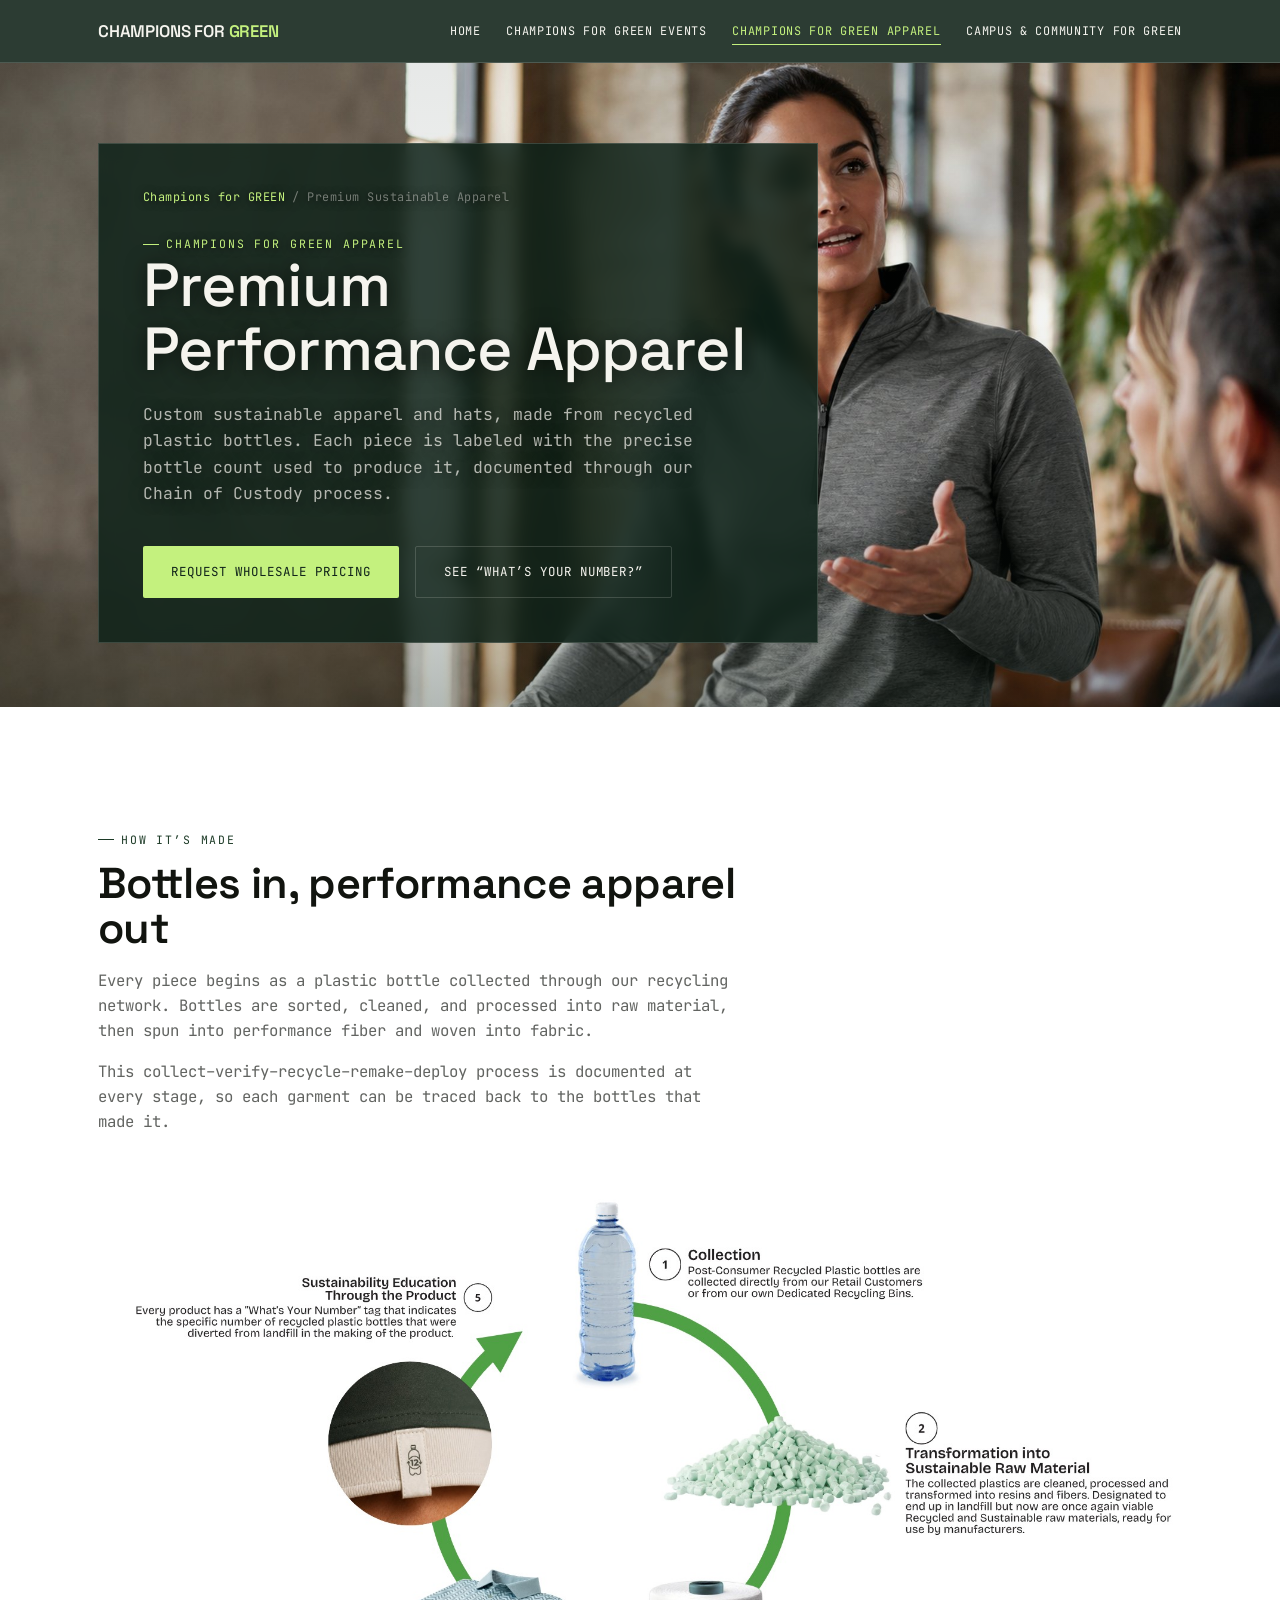
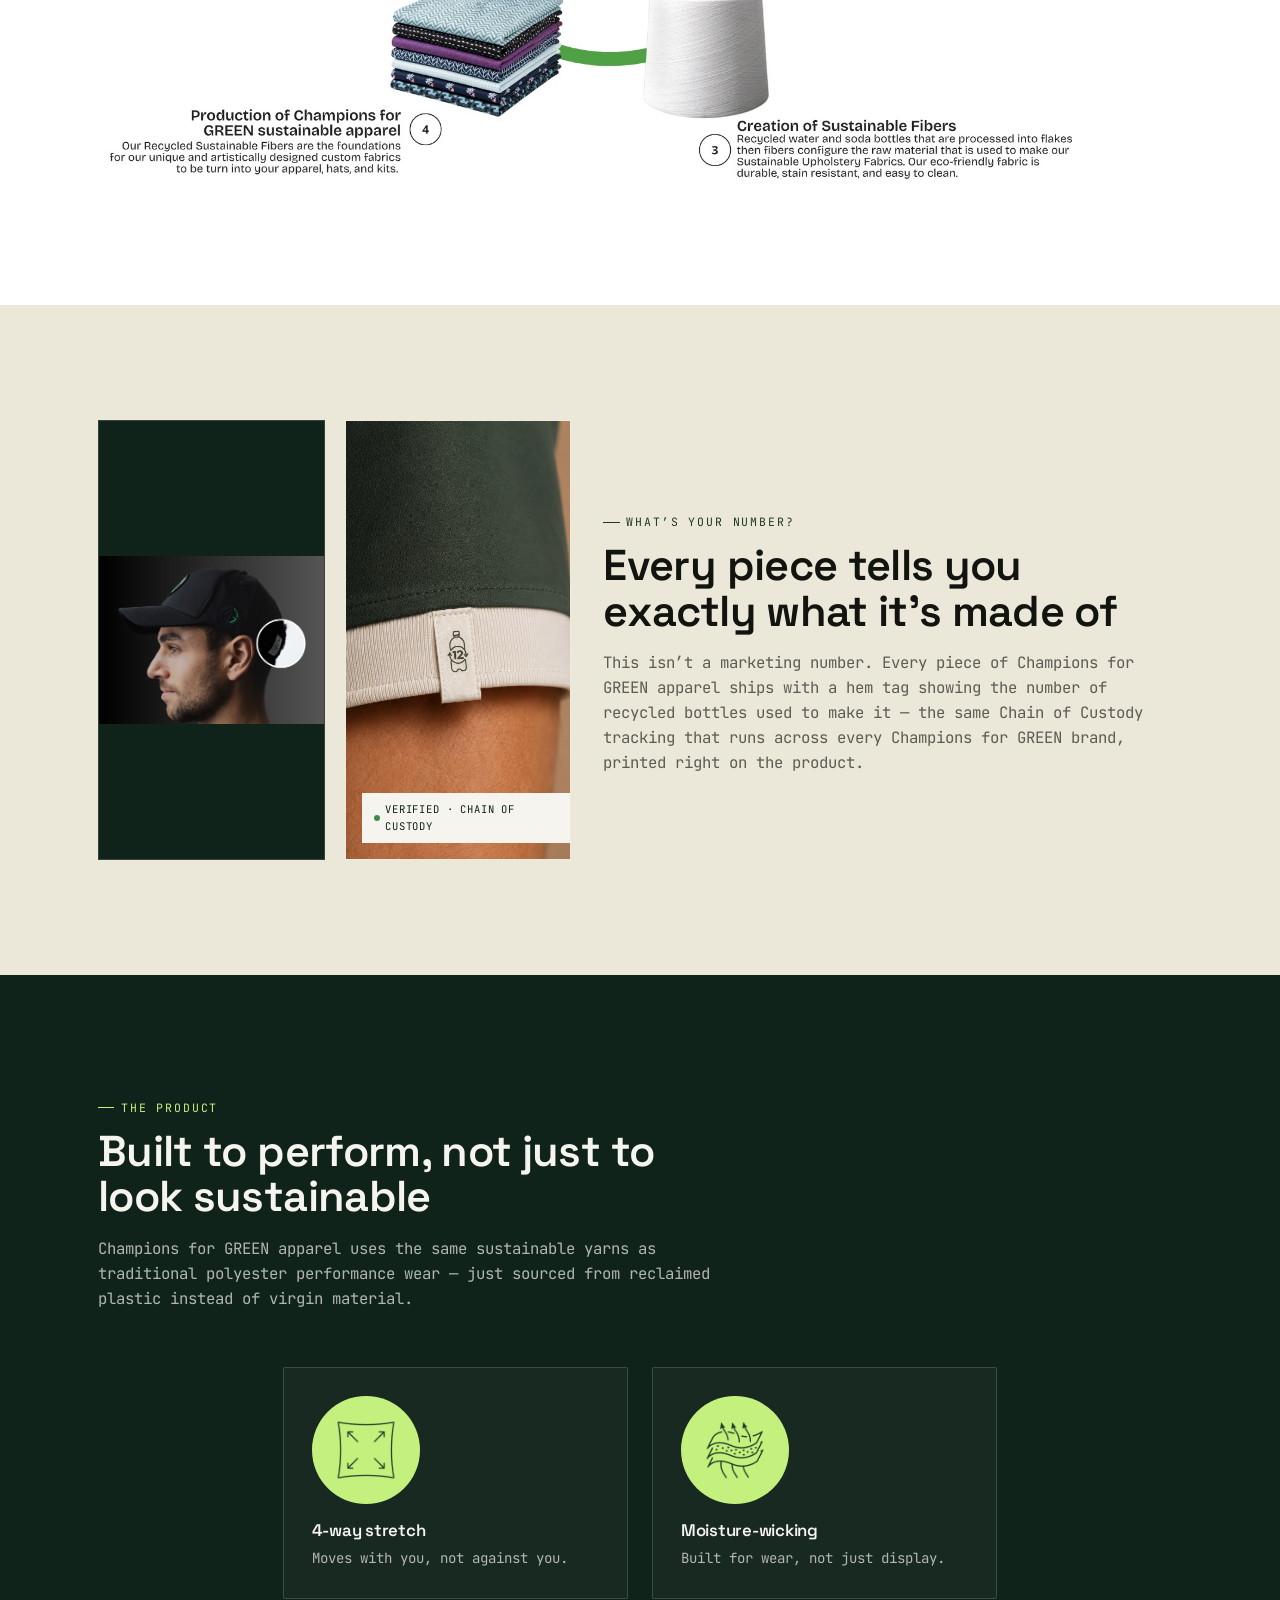
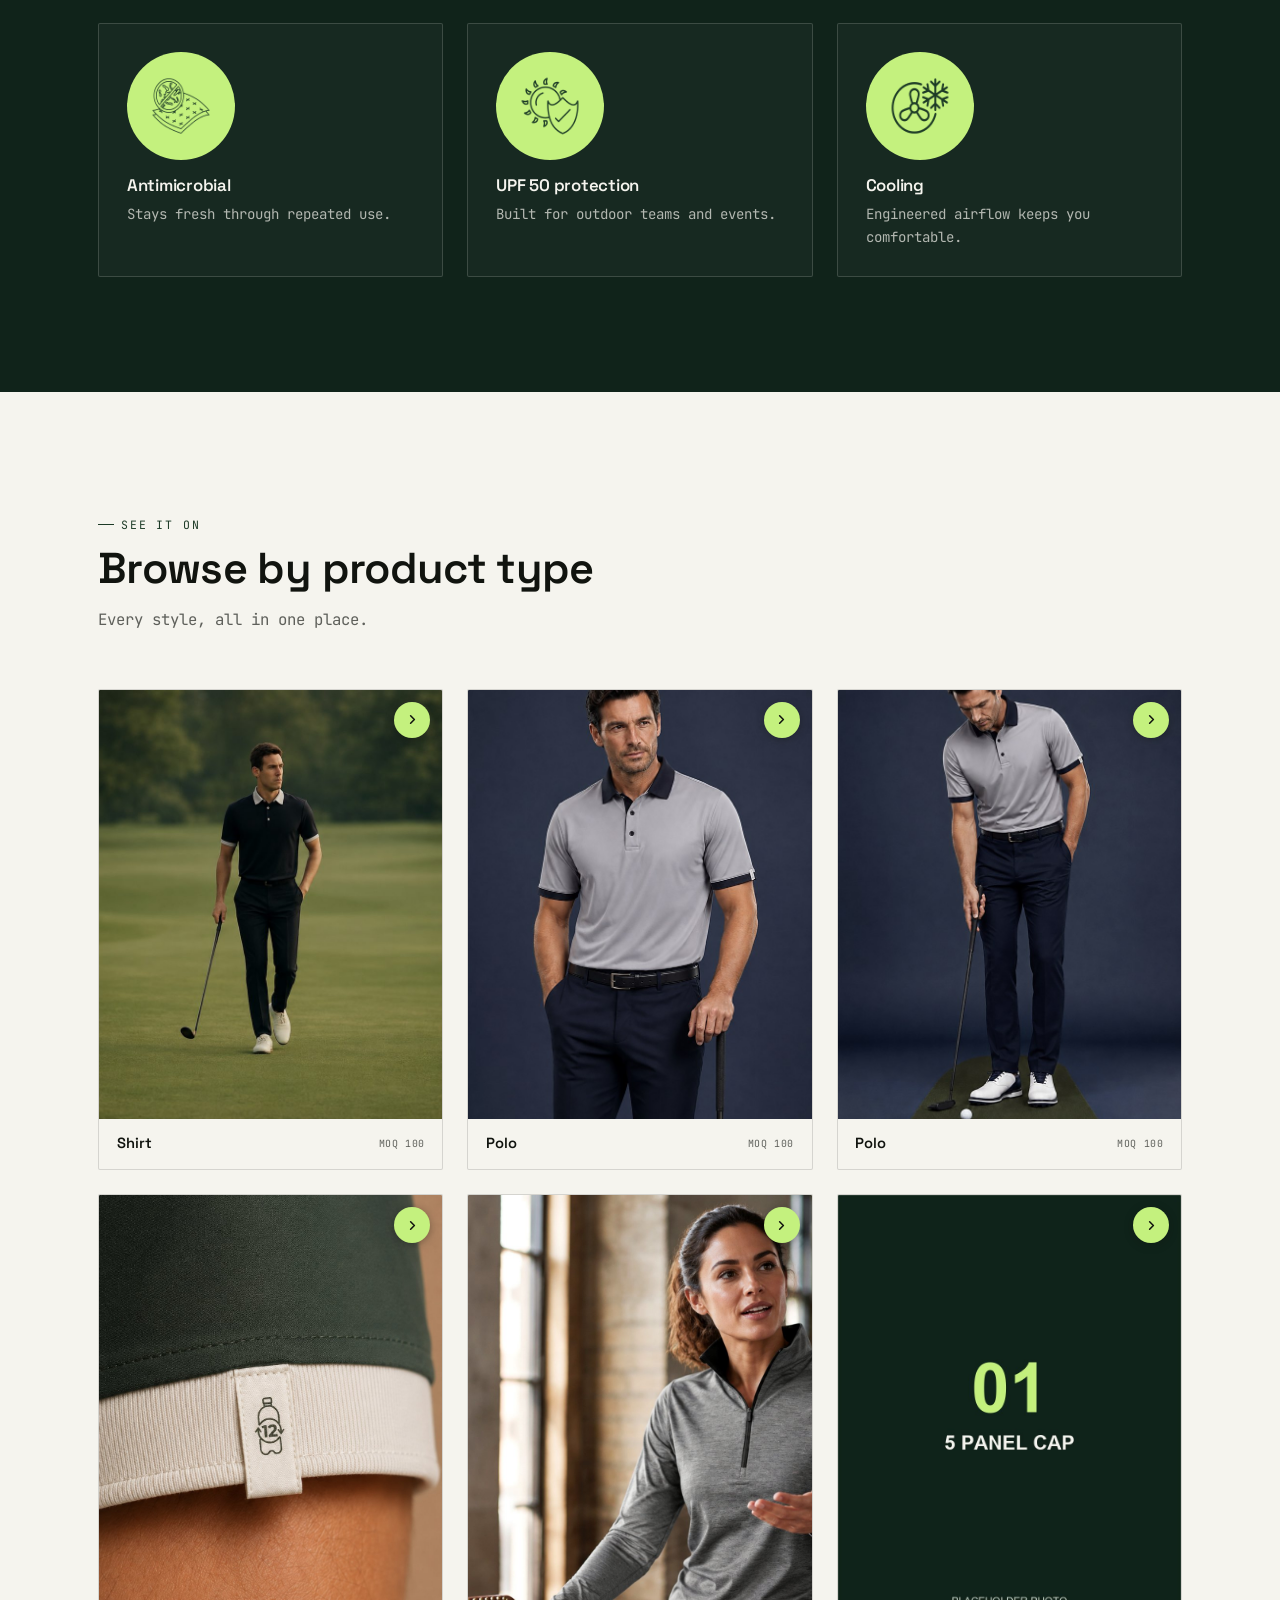
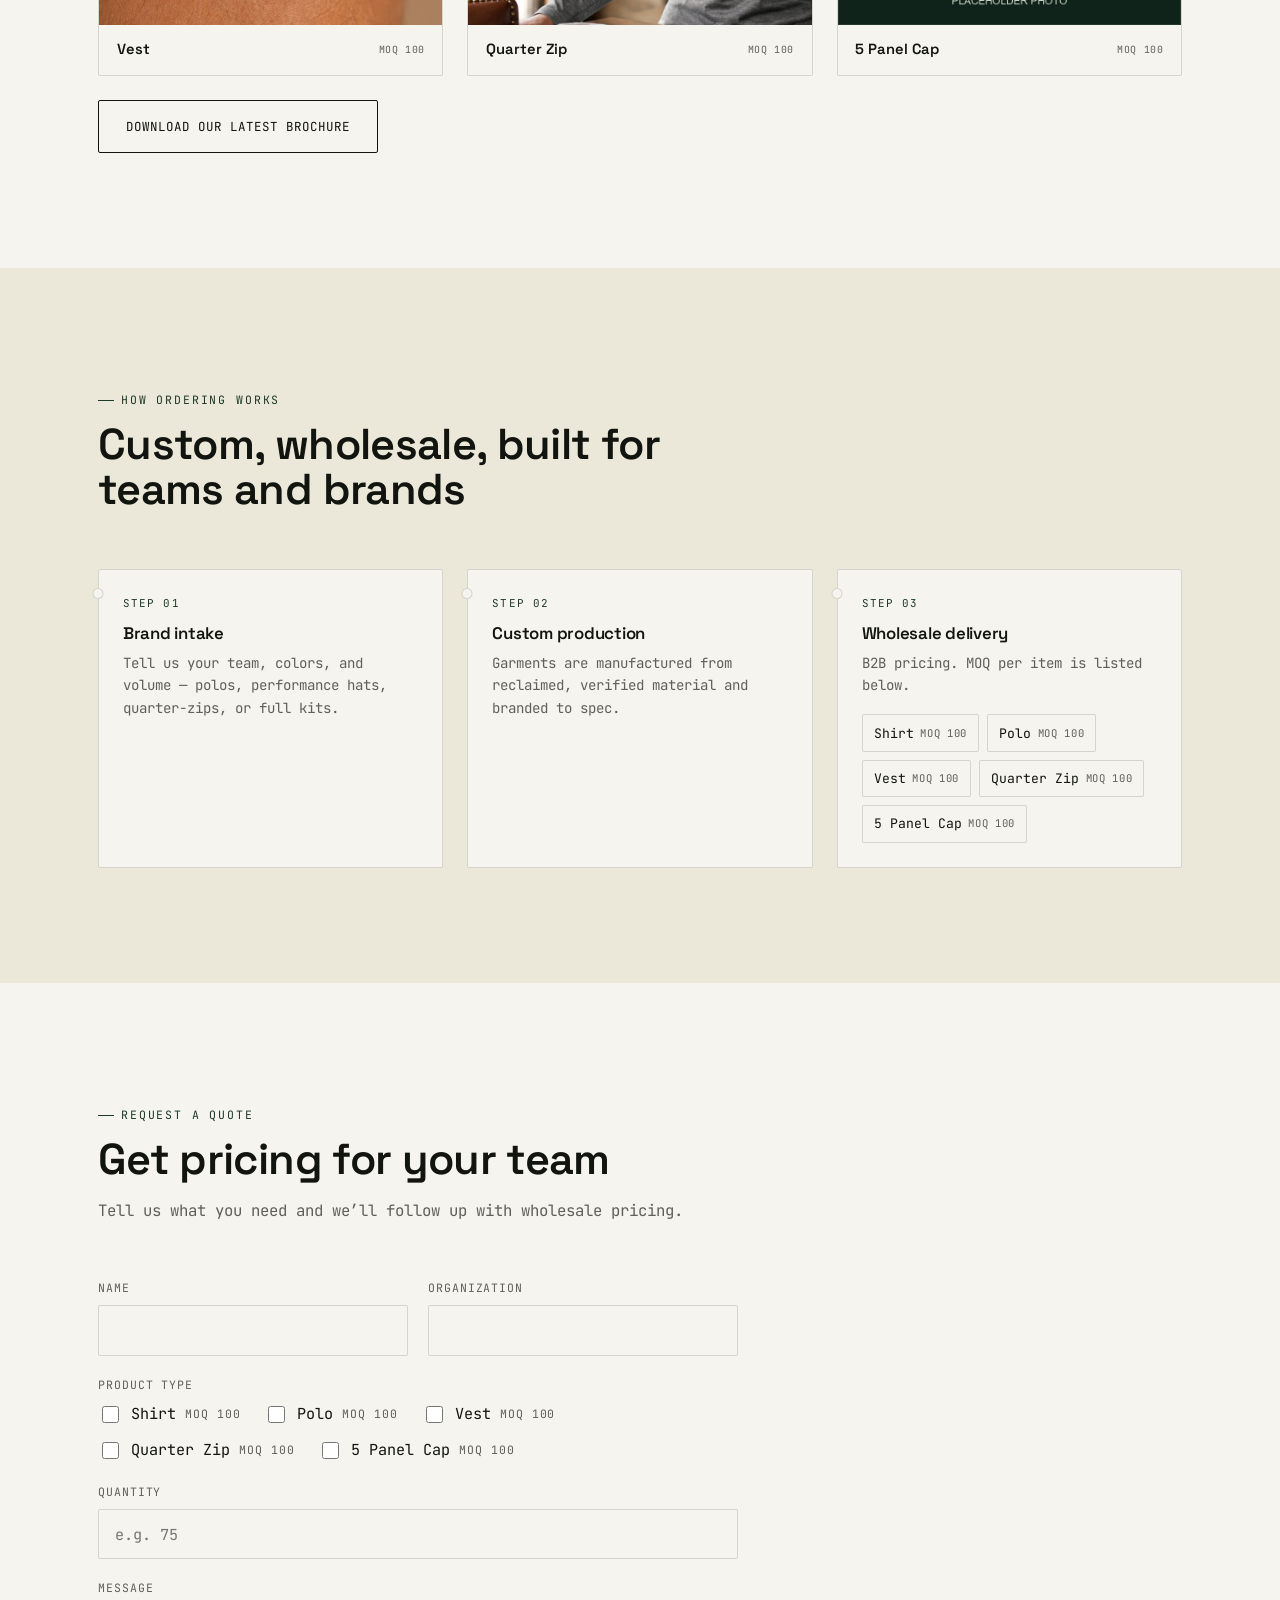
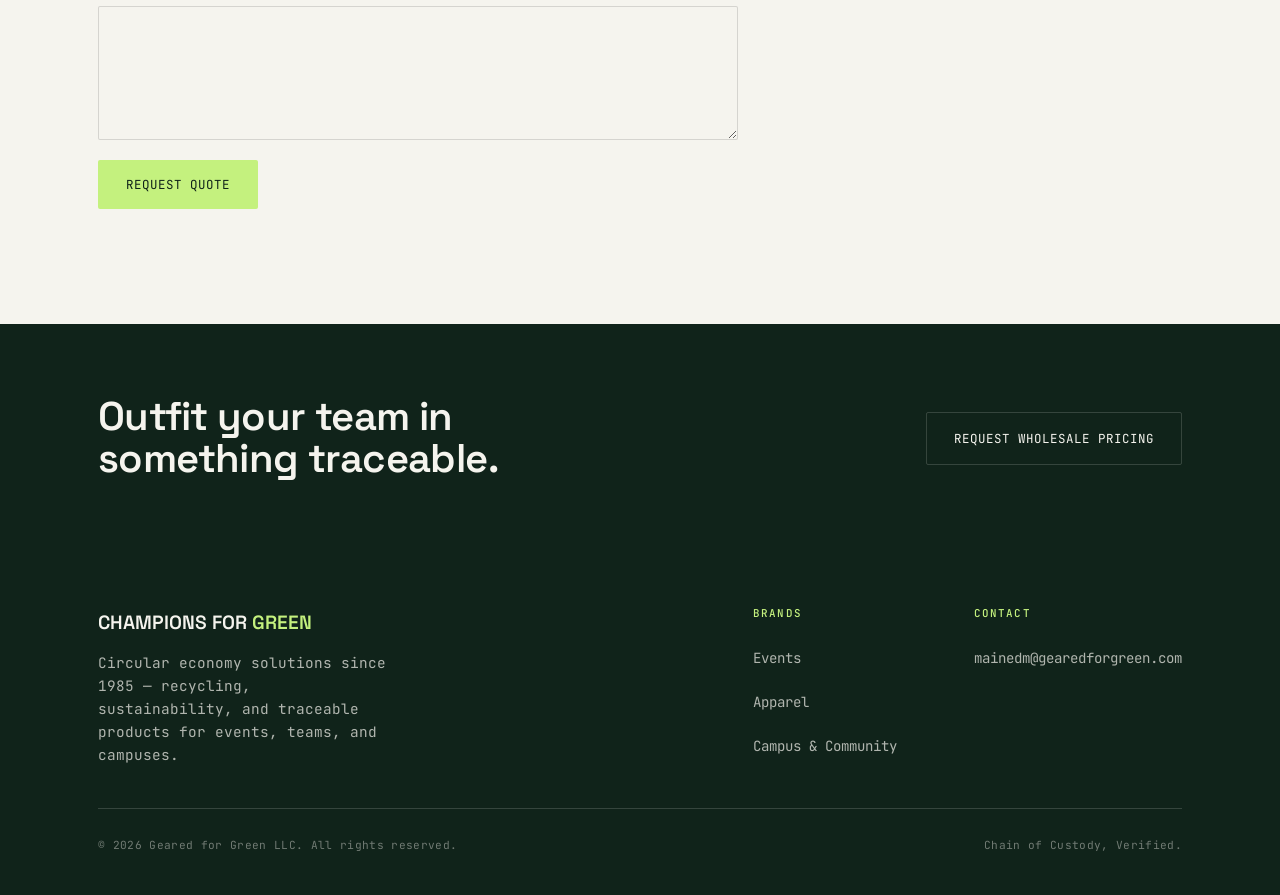
==== commit eeaf2532: "Give both tag-promise photos matching size Both photo-frames now get an explicit shared height so th" ====
--- a/apparel.html
+++ b/apparel.html
@@ -8,7 +8,7 @@
 <link rel="preconnect" href="https://fonts.googleapis.com">
 <link rel="preconnect" href="https://fonts.gstatic.com" crossorigin>
 <link href="https://fonts.googleapis.com/css2?family=Space+Grotesk:wght@500;600;700&family=JetBrains+Mono:wght@400;500;600&display=swap" rel="stylesheet">
-<link rel="stylesheet" href="css/styles.css?v=113" />
+<link rel="stylesheet" href="css/styles.css?v=114" />
 </head>
 <body>
 
@@ -57,7 +57,7 @@
 <section class="section--dim section" id="tag-promise">
   <div class="container split">
     <div class="photo-frame-stack">
-      <div class="photo-frame">
+      <div class="photo-frame photo-frame--contain">
         <img src="images/apparel-cap-hemtag-detail.jpg" alt="Side profile of a man wearing a black Champions for GREEN 5 panel cap, with a close-up inset of the hem tag sewn inside the cap's brim" width="2000" height="1500" loading="lazy" />
       </div>
       <div class="photo-frame">
--- a/css/styles.css
+++ b/css/styles.css
@@ -994,10 +994,13 @@
 }
 .photo-frame__tag::before { content: ""; width: 6px; height: 6px; border-radius: 50%; background: var(--fern, #3f8a45); flex-shrink: 0; }
 
-.photo-frame-stack { display: flex; align-items: flex-start; gap: 1.25rem; }
-.photo-frame-stack .photo-frame { flex: 1; min-width: 0; }
+.photo-frame-stack { display: flex; gap: 1.25rem; }
+.photo-frame-stack .photo-frame { flex: 1; min-width: 0; height: clamp(300px, 38vw, 440px); }
+.photo-frame-stack .photo-frame--contain { background: var(--canopy); display: flex; align-items: center; justify-content: center; }
+.photo-frame-stack .photo-frame--contain img { width: 100%; height: 100%; object-fit: contain; }
 @media (max-width: 480px) {
   .photo-frame-stack { flex-direction: column; }
+  .photo-frame-stack .photo-frame { height: clamp(240px, 70vw, 340px); }
 }
 
 /* ---------- How-it's-made diagram: large showcase image with its own
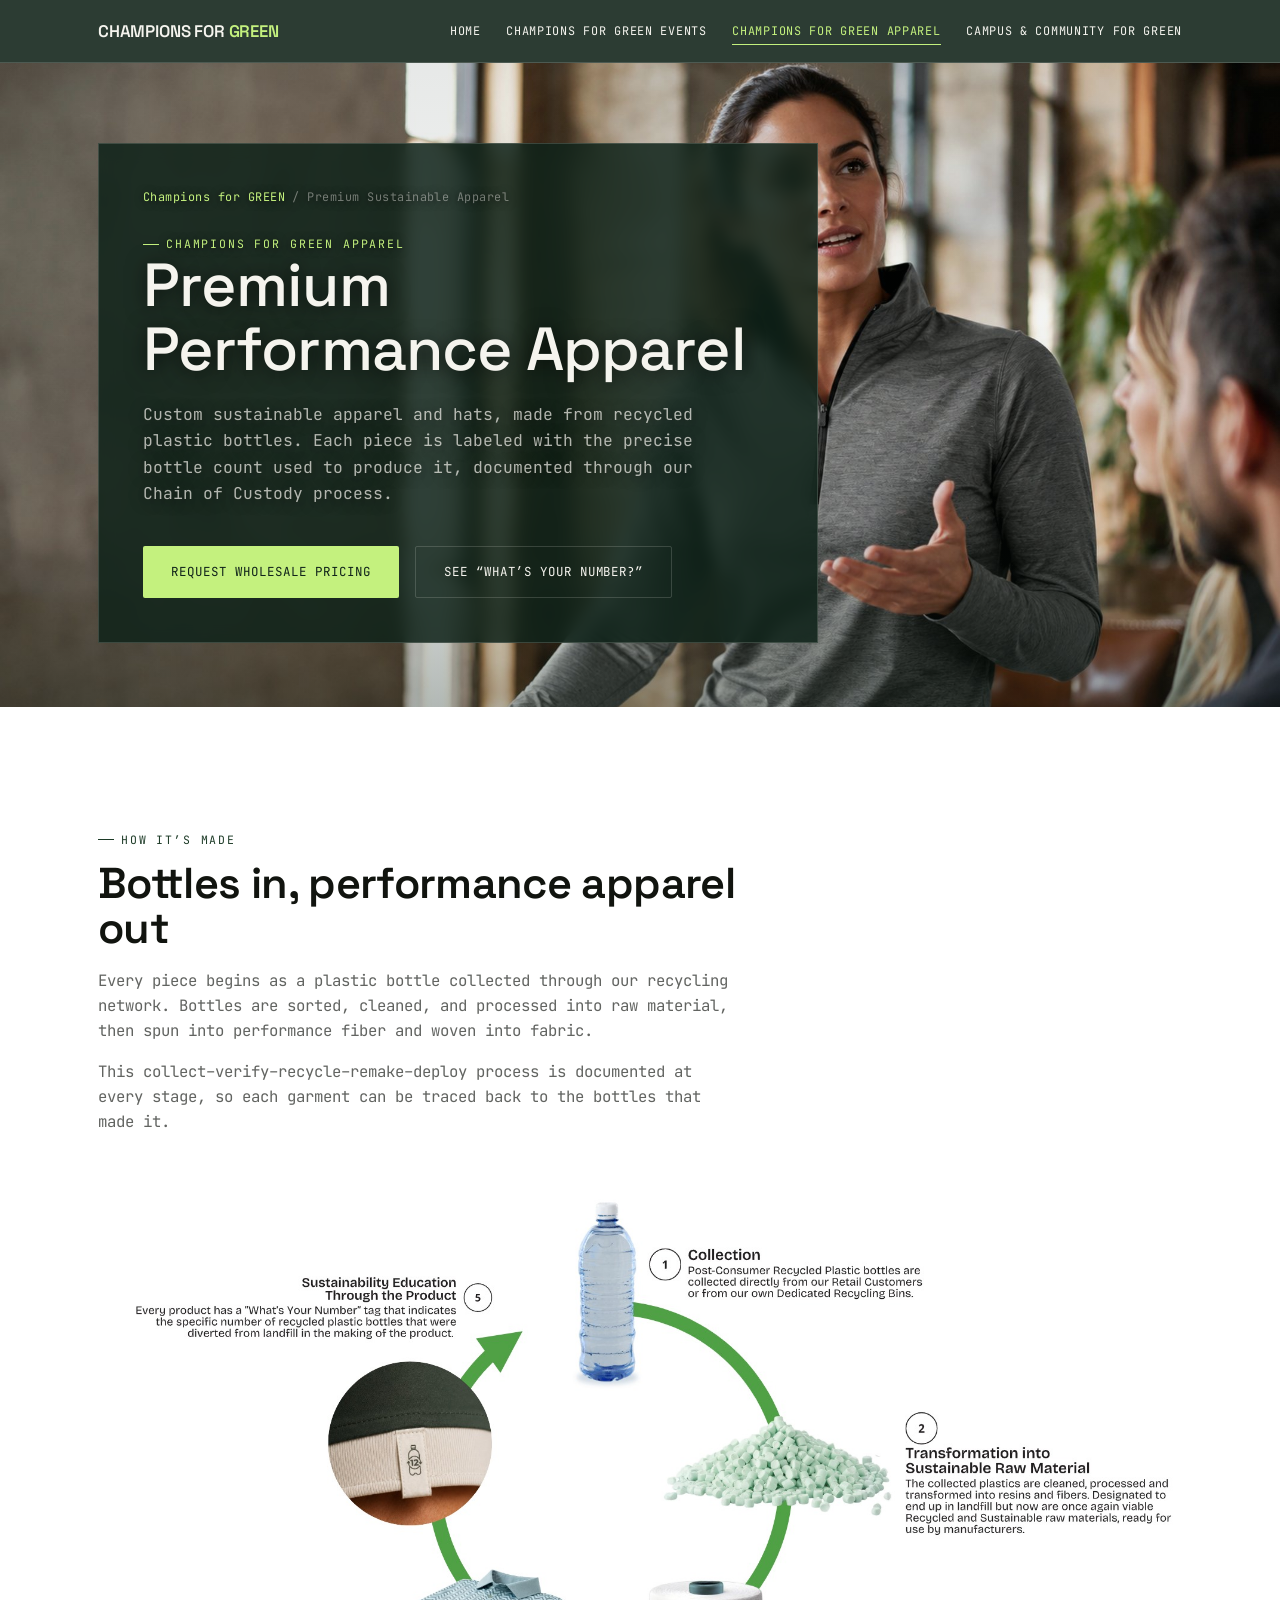
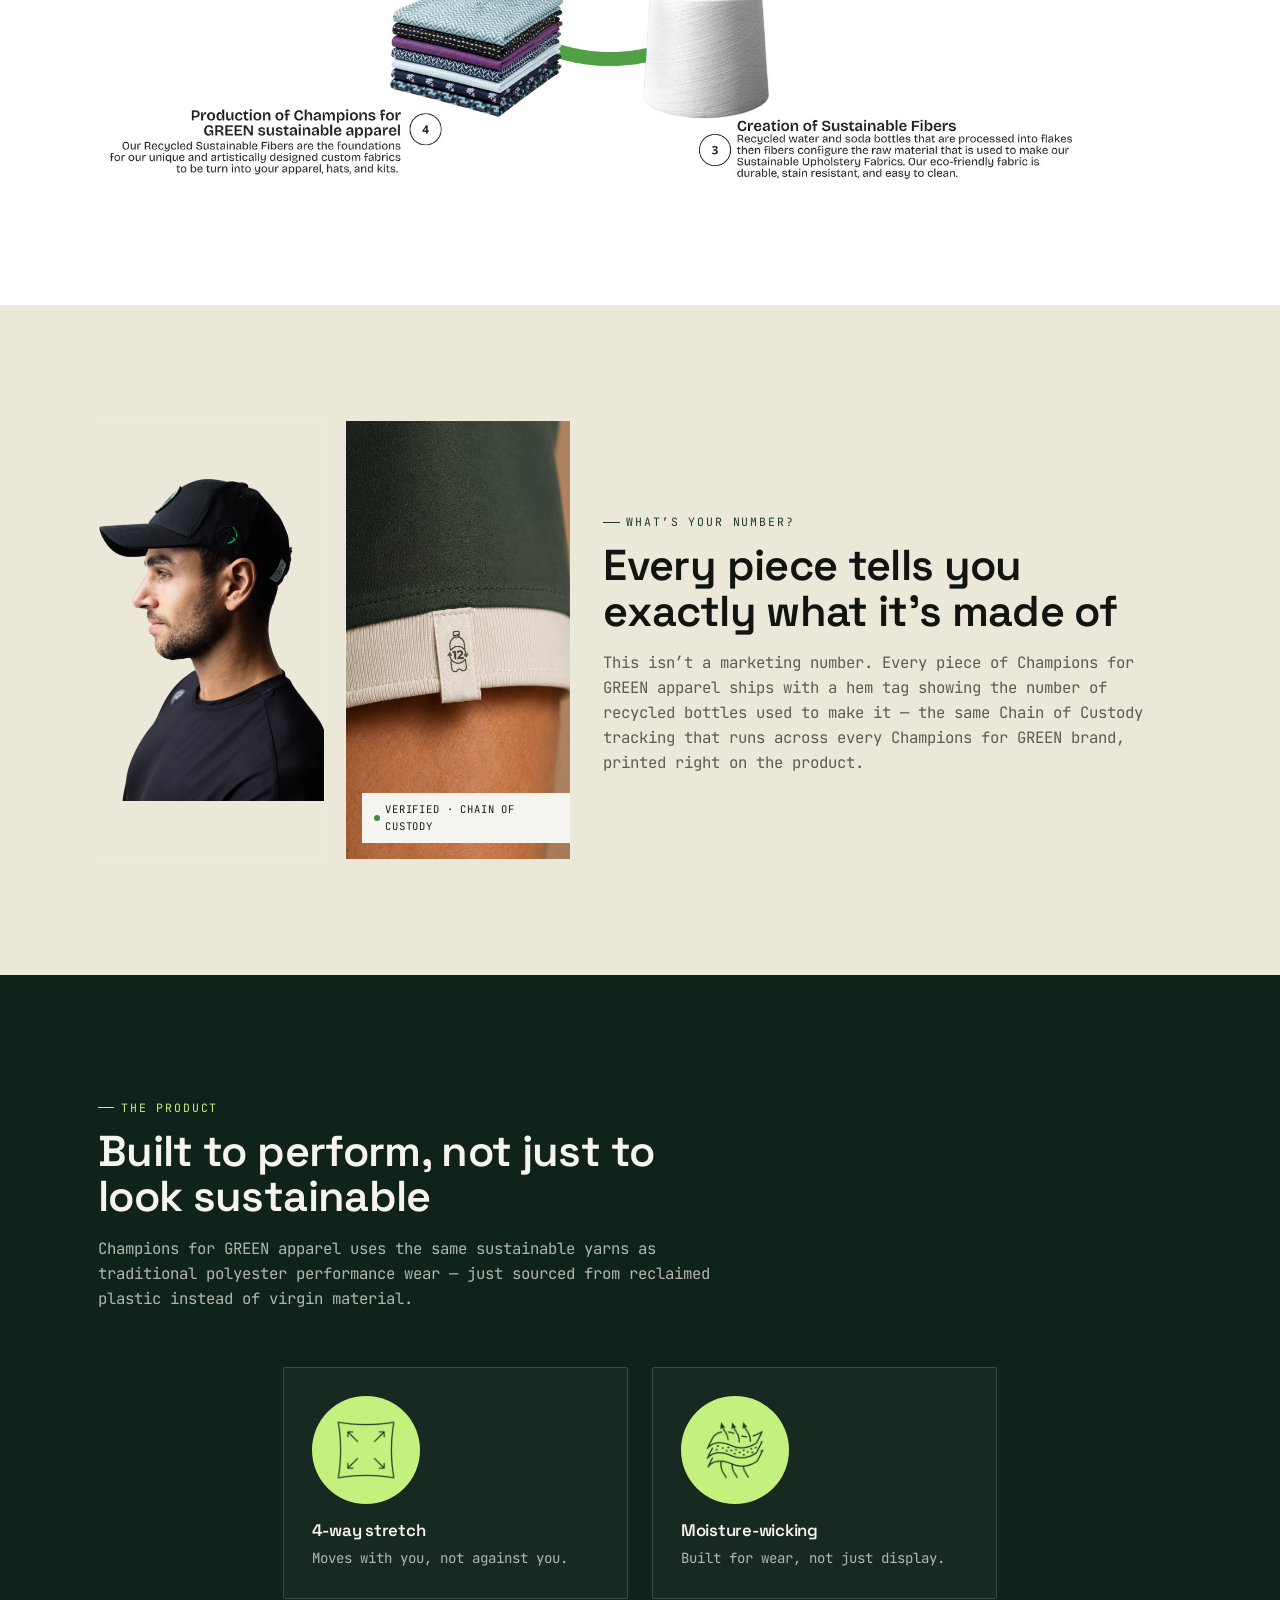
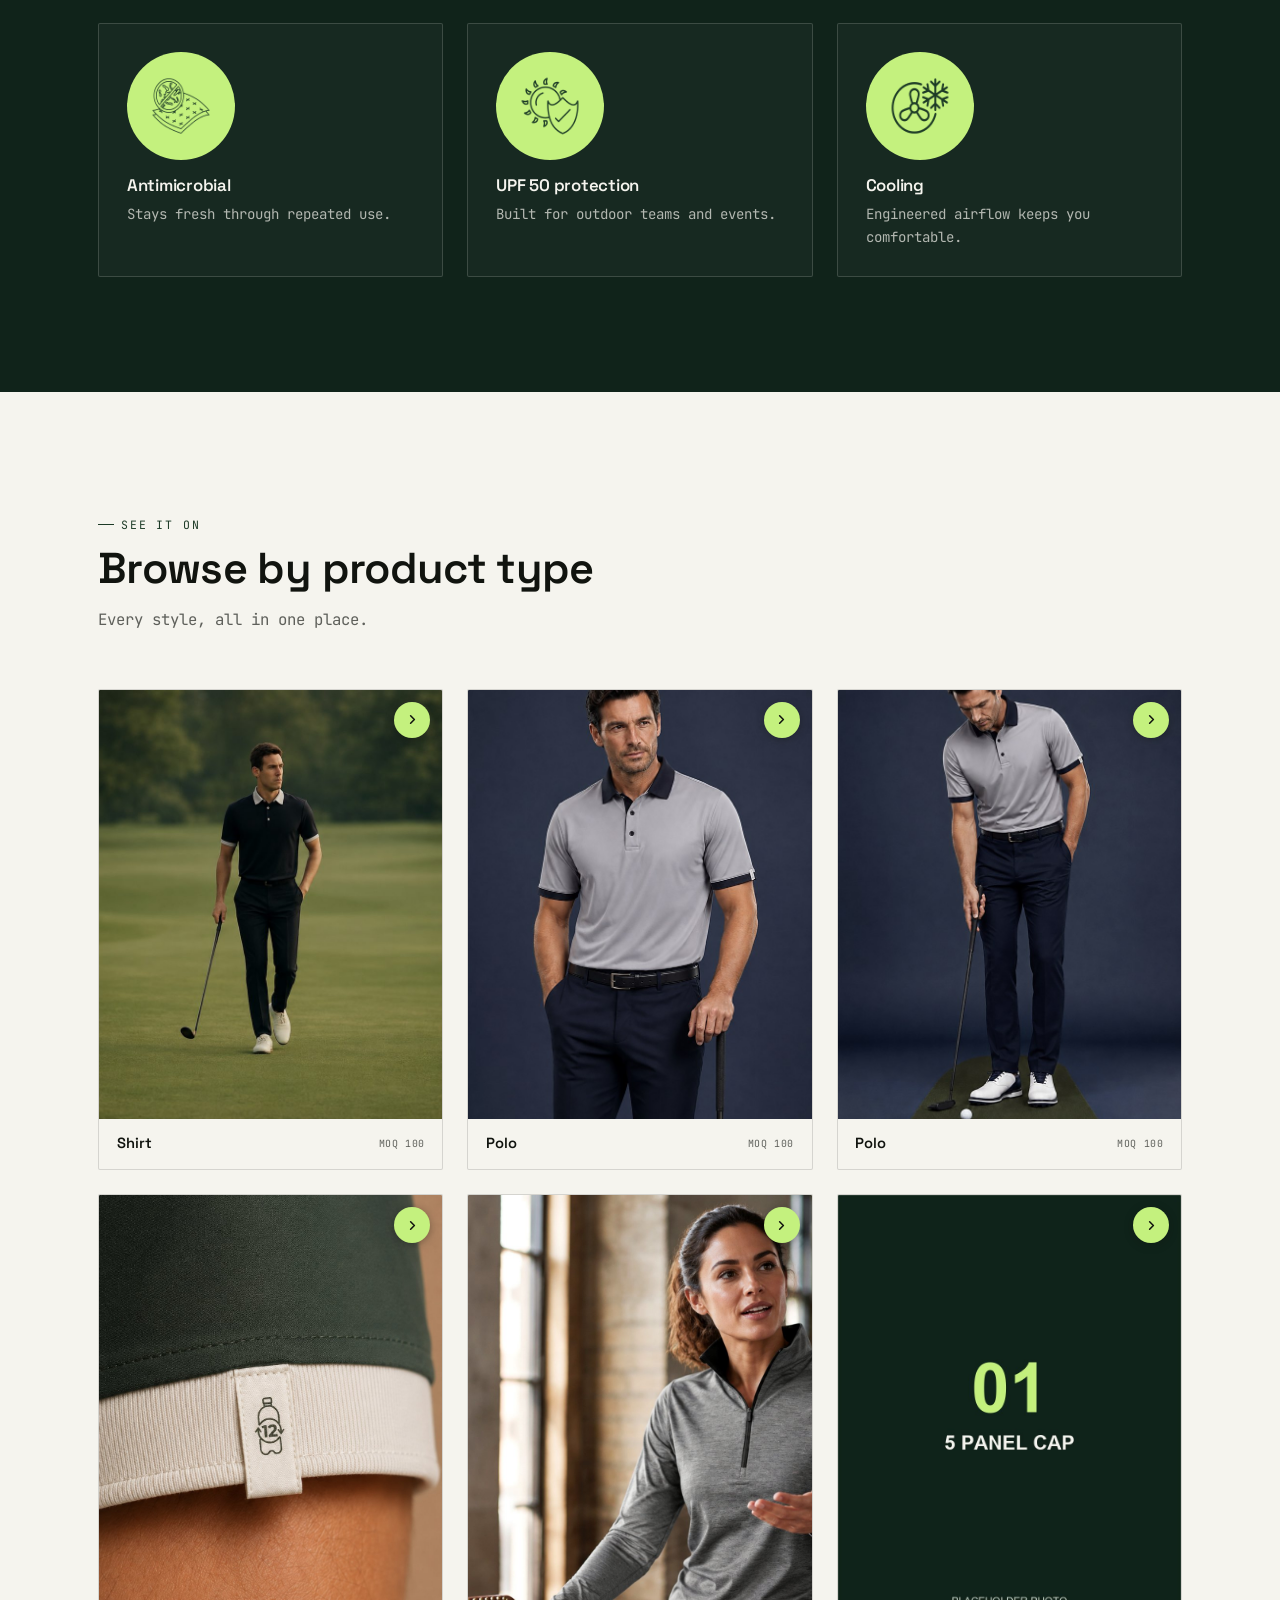
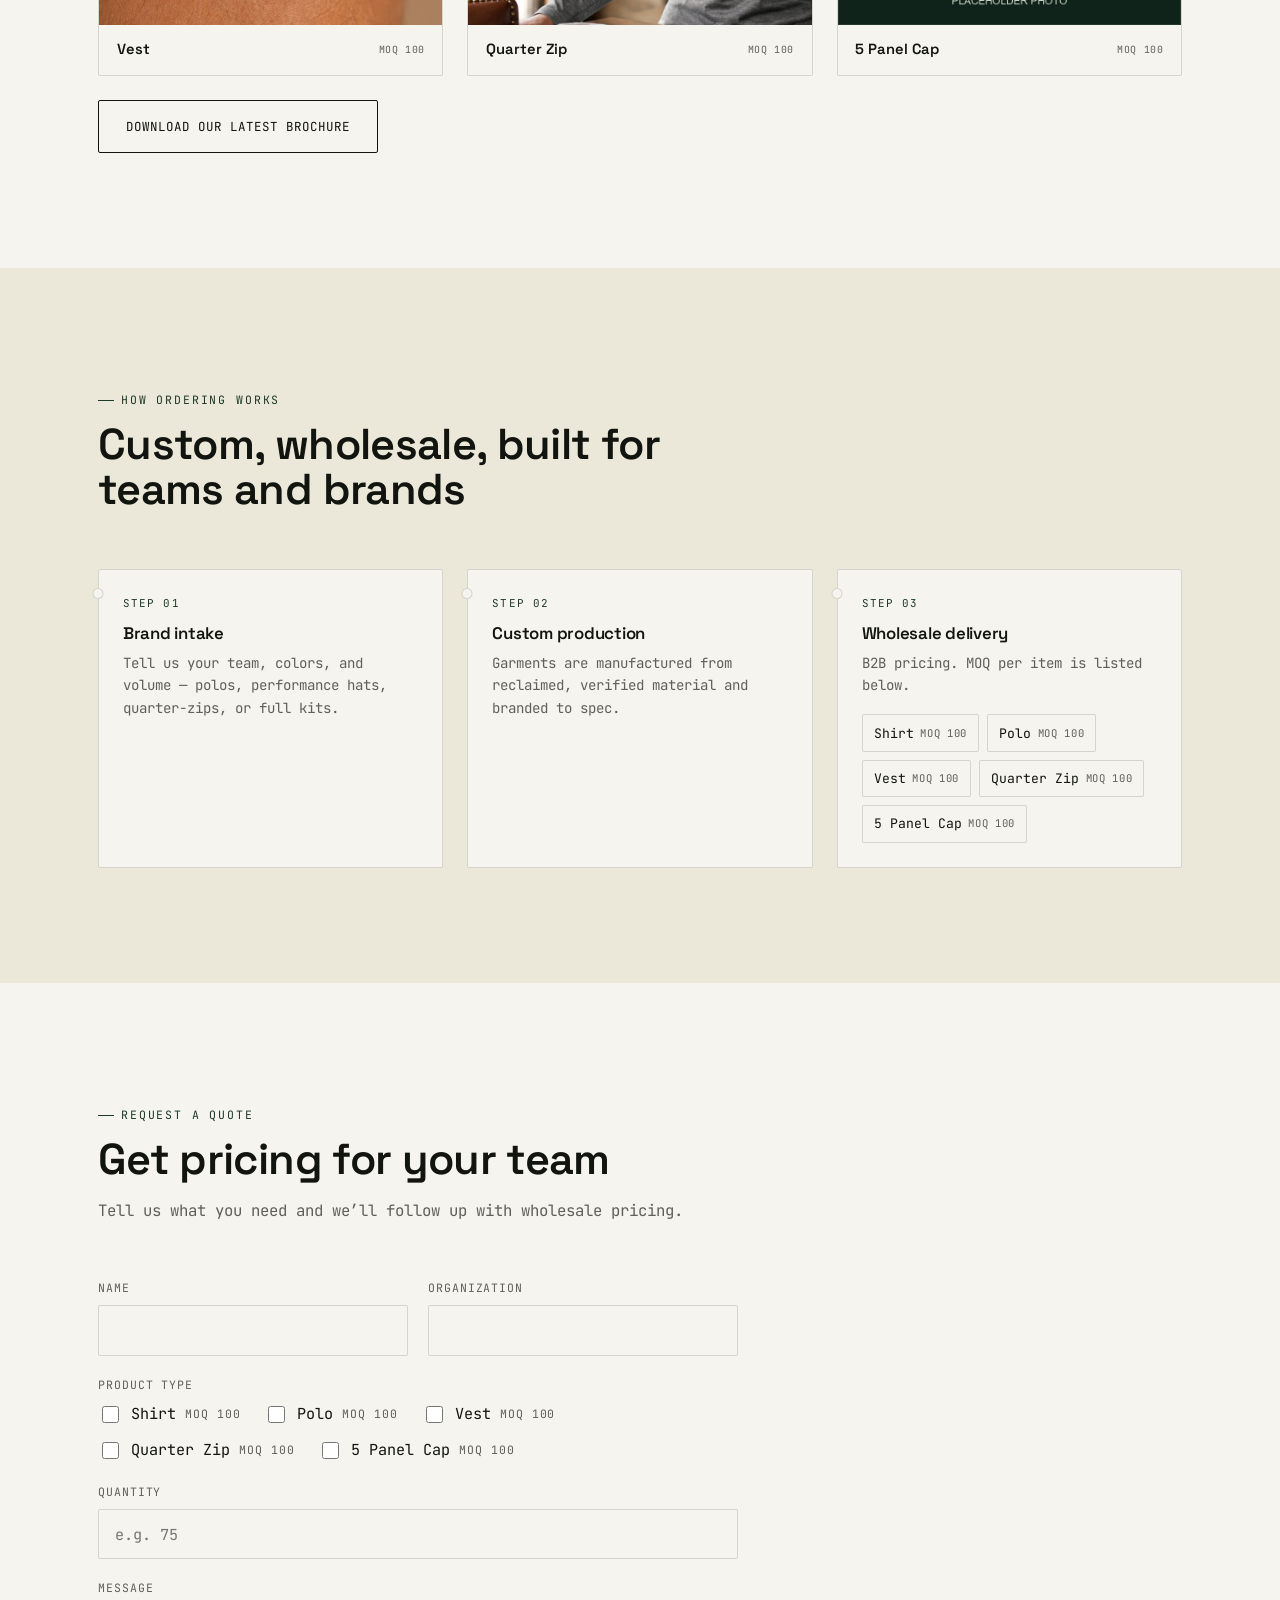
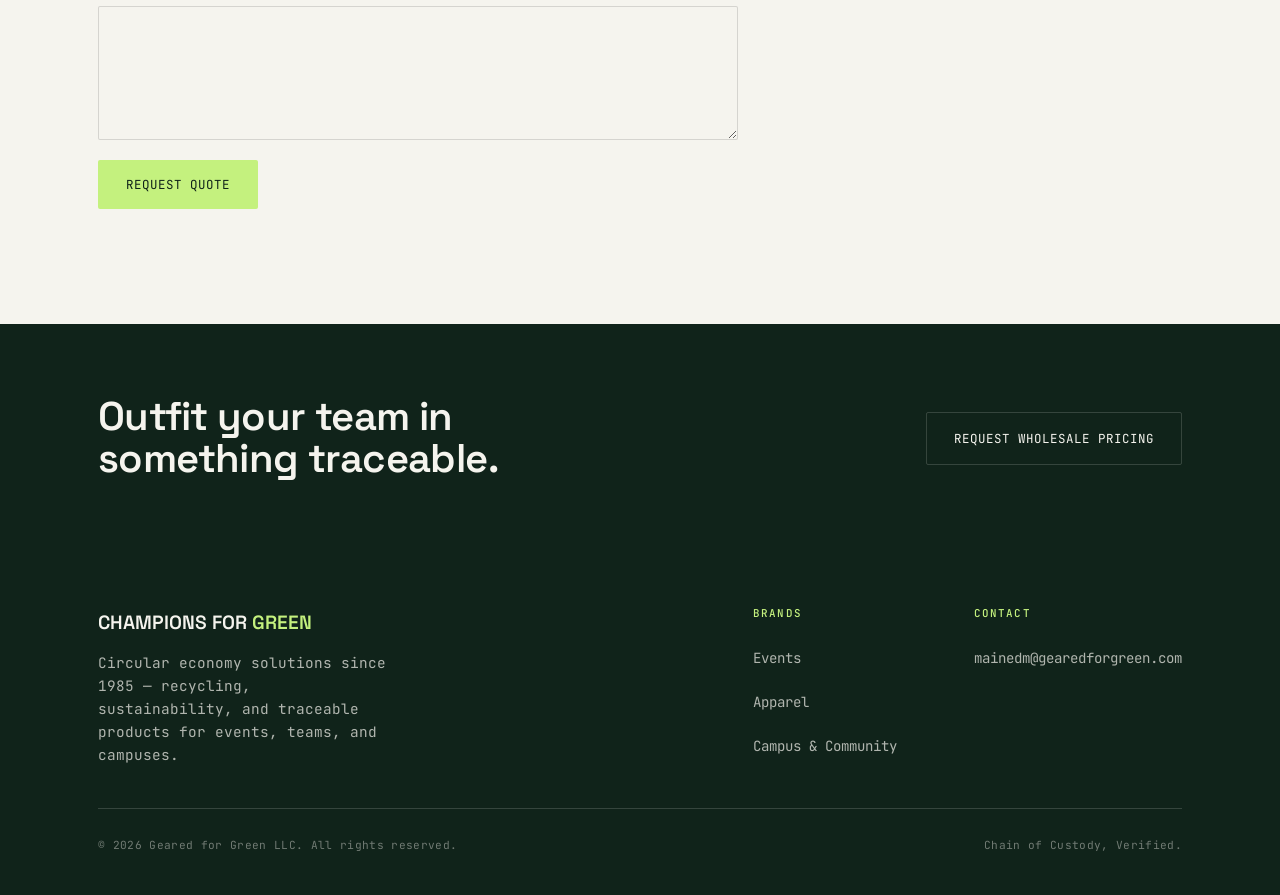
==== commit 758423b6: "Swap in a proper transparent cutout of the cap photo Extracted the photo + alpha mask from the user'" ====
--- a/apparel.html
+++ b/apparel.html
@@ -8,7 +8,7 @@
 <link rel="preconnect" href="https://fonts.googleapis.com">
 <link rel="preconnect" href="https://fonts.gstatic.com" crossorigin>
 <link href="https://fonts.googleapis.com/css2?family=Space+Grotesk:wght@500;600;700&family=JetBrains+Mono:wght@400;500;600&display=swap" rel="stylesheet">
-<link rel="stylesheet" href="css/styles.css?v=114" />
+<link rel="stylesheet" href="css/styles.css?v=115" />
 </head>
 <body>
 
@@ -58,7 +58,7 @@
   <div class="container split">
     <div class="photo-frame-stack">
       <div class="photo-frame photo-frame--contain">
-        <img src="images/apparel-cap-hemtag-detail.jpg" alt="Side profile of a man wearing a black Champions for GREEN 5 panel cap, with a close-up inset of the hem tag sewn inside the cap's brim" width="2000" height="1500" loading="lazy" />
+        <img src="images/apparel-cap-cutout.webp" alt="Side profile of a man wearing a black Champions for GREEN 5 panel cap and black crewneck" width="900" height="1287" loading="lazy" />
       </div>
       <div class="photo-frame">
         <img src="images/apparel-hemtag-detail.jpg" alt="Close-up of a Champions for GREEN hem tag showing a recycled-bottle icon and the number 12" width="900" height="1609" loading="lazy" />
--- a/css/styles.css
+++ b/css/styles.css
@@ -996,7 +996,7 @@
 
 .photo-frame-stack { display: flex; gap: 1.25rem; }
 .photo-frame-stack .photo-frame { flex: 1; min-width: 0; height: clamp(300px, 38vw, 440px); }
-.photo-frame-stack .photo-frame--contain { background: var(--canopy); display: flex; align-items: center; justify-content: center; }
+.photo-frame-stack .photo-frame--contain { background: var(--bone-dim); display: flex; align-items: center; justify-content: center; }
 .photo-frame-stack .photo-frame--contain img { width: 100%; height: 100%; object-fit: contain; }
 @media (max-width: 480px) {
   .photo-frame-stack { flex-direction: column; }
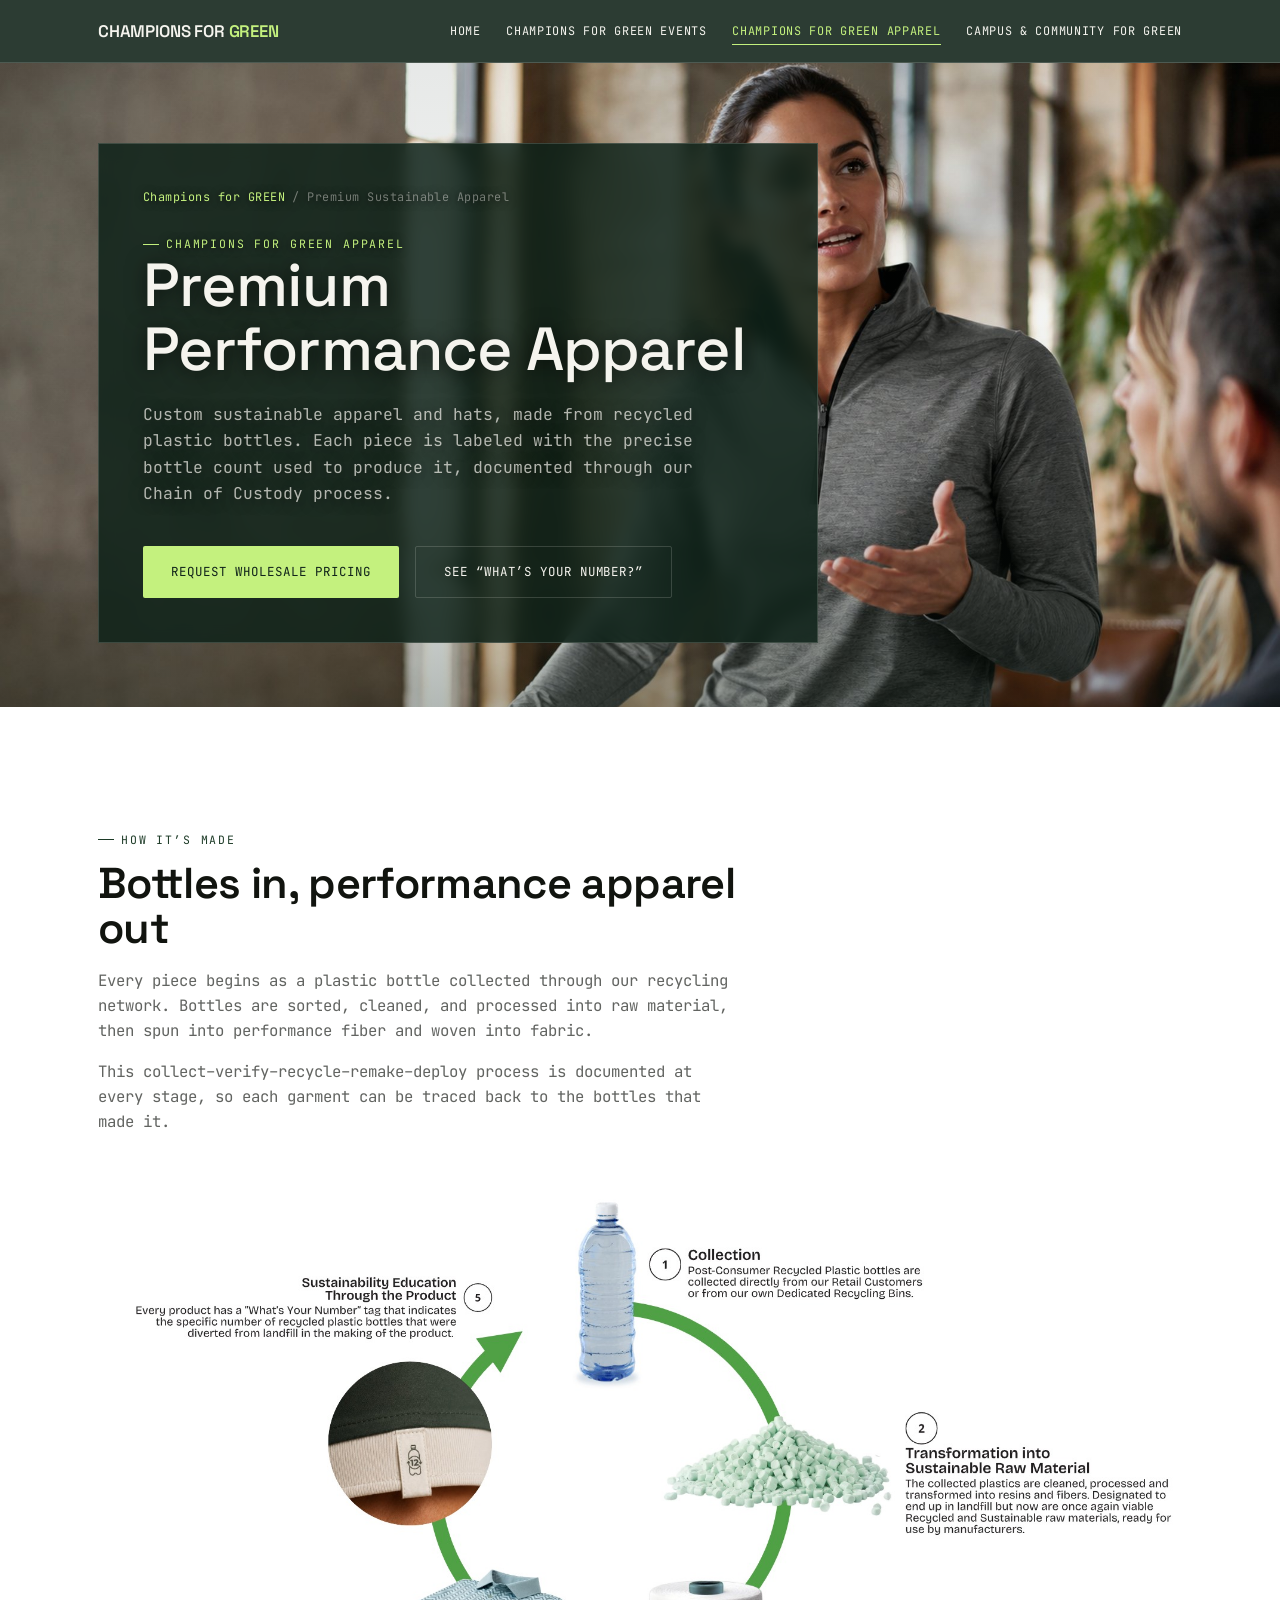
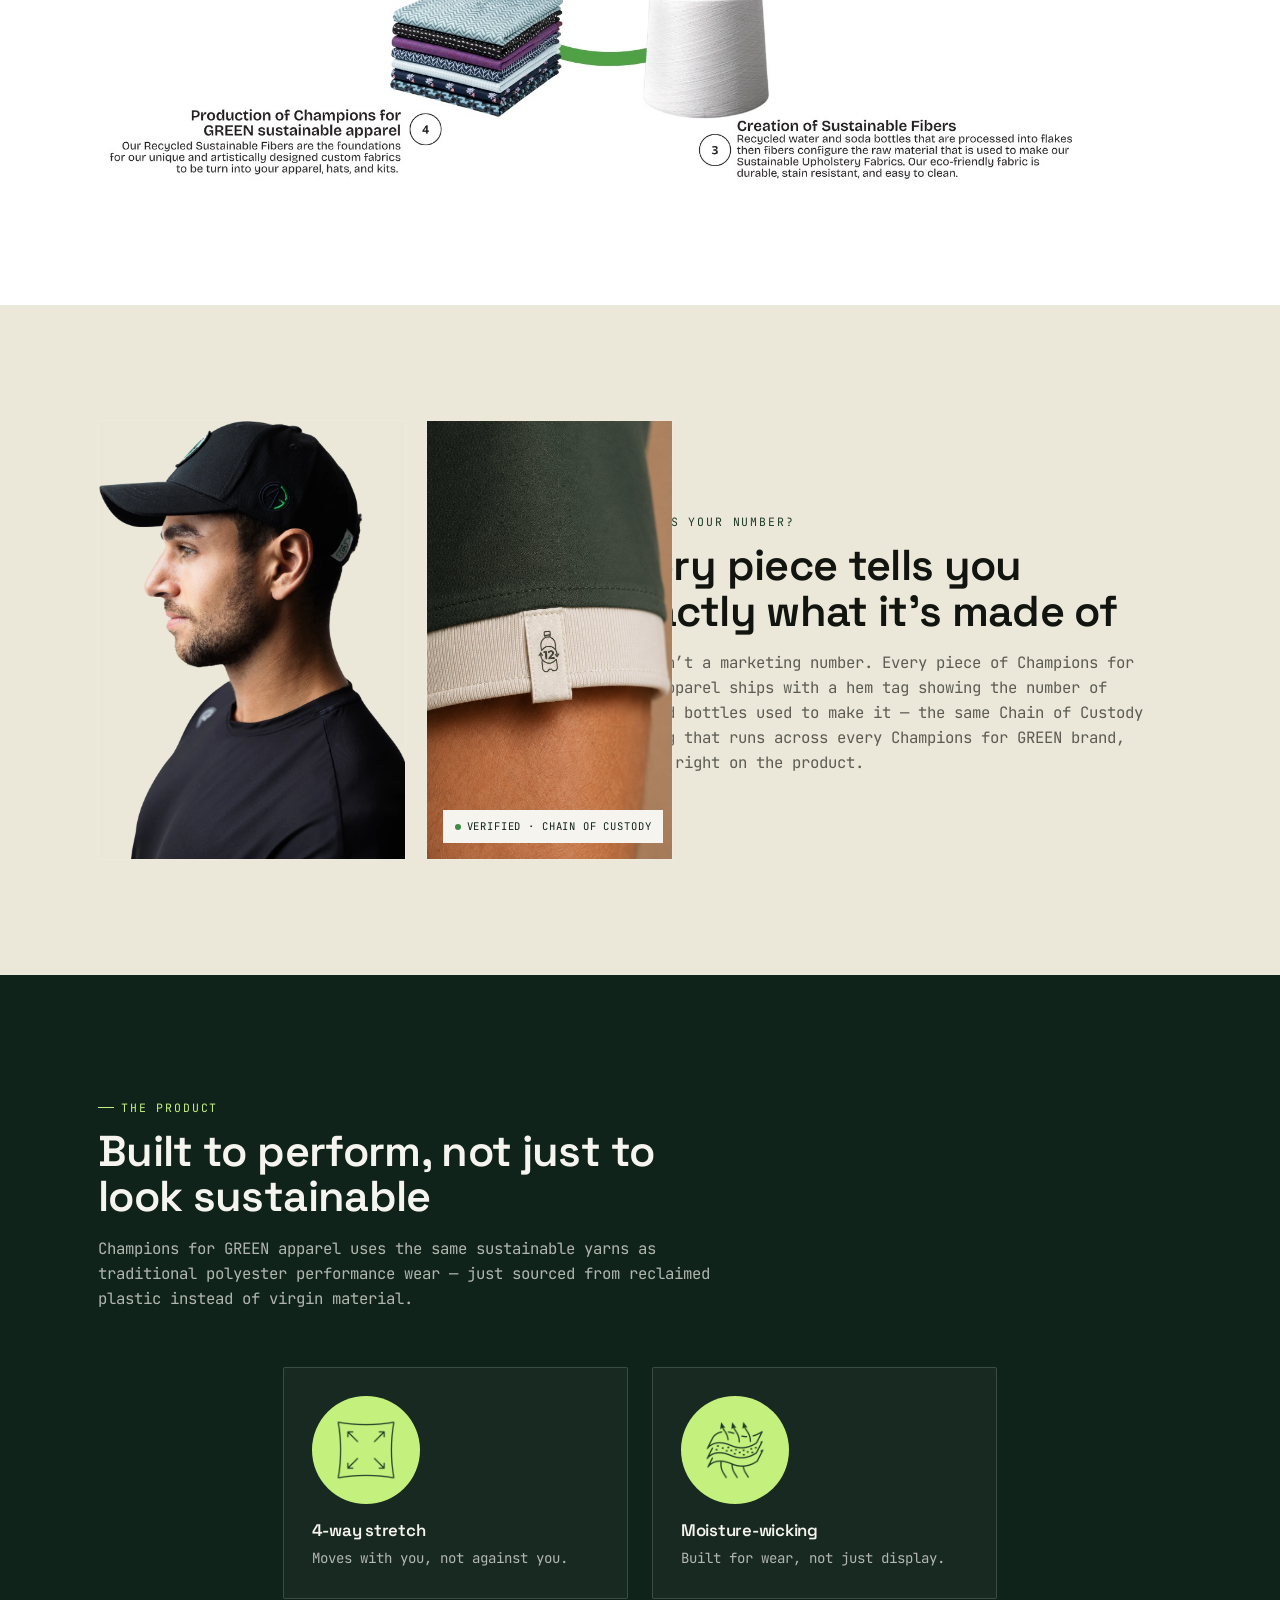
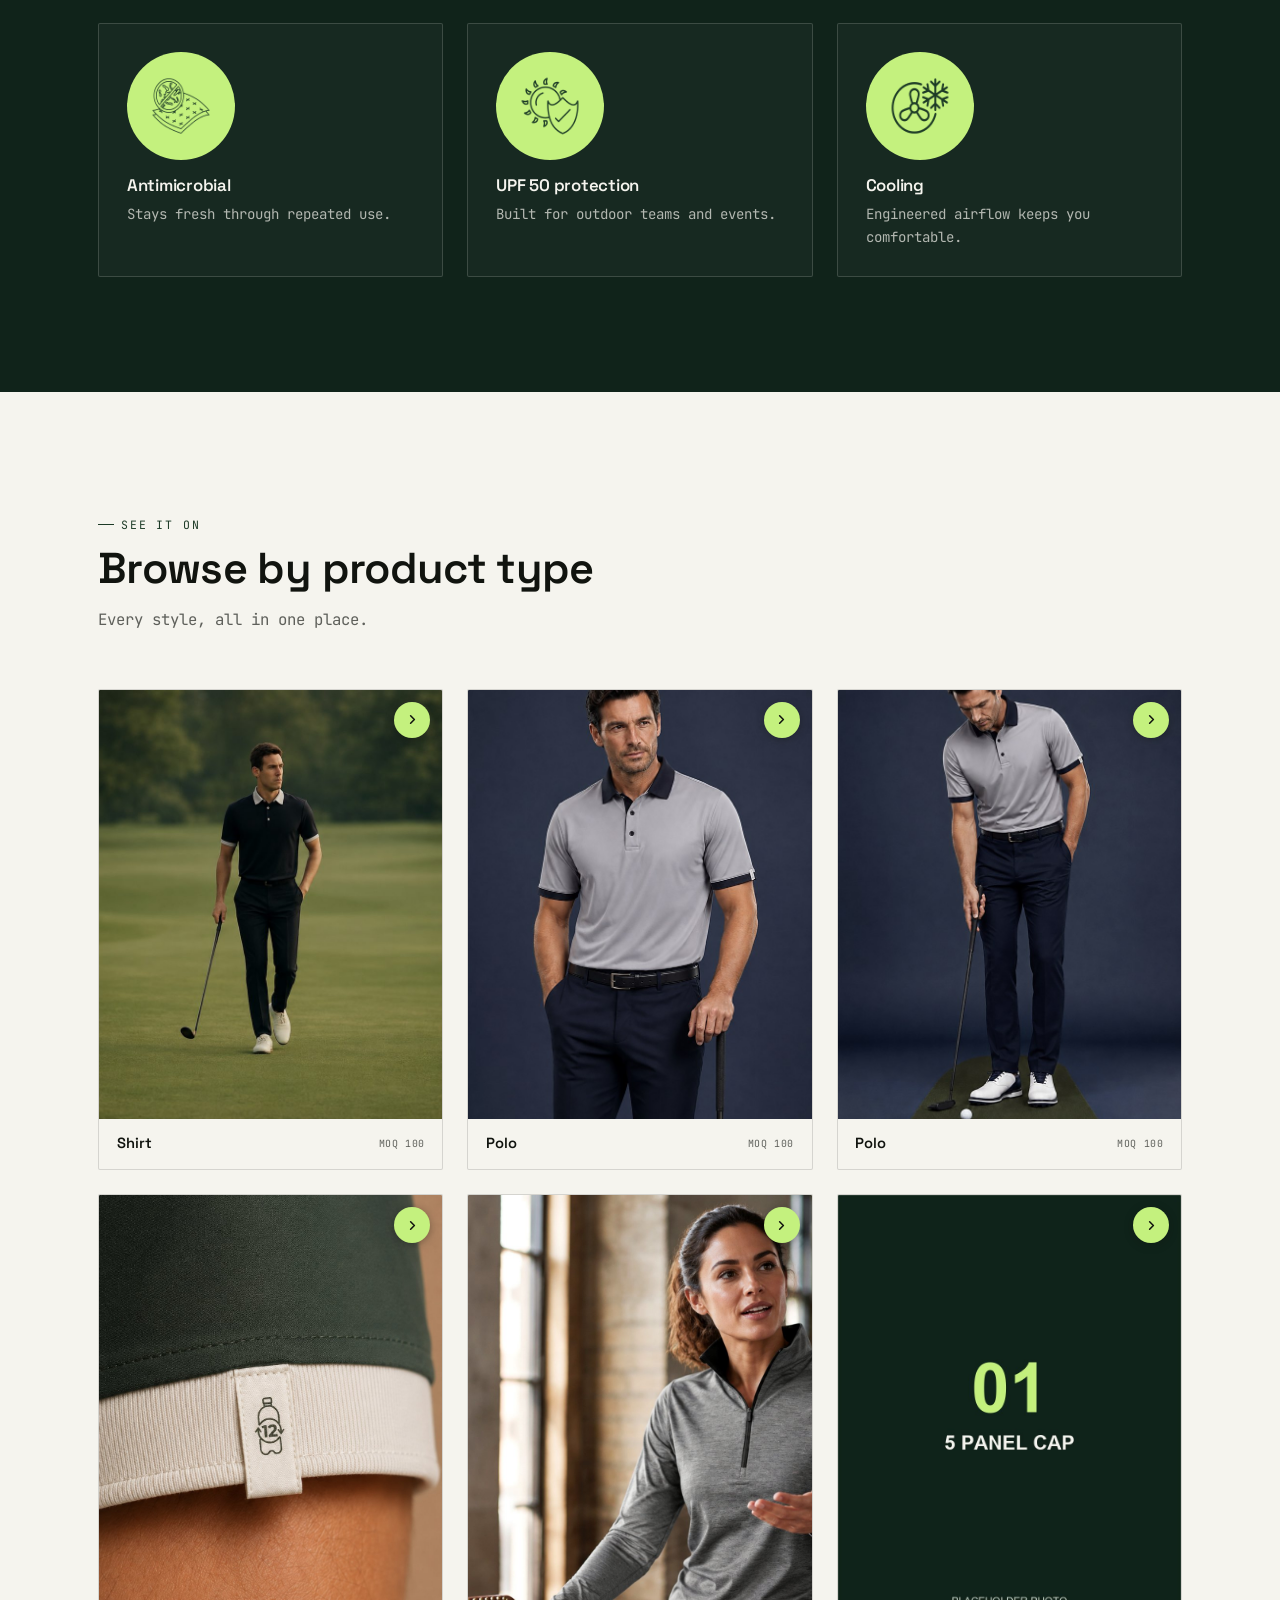
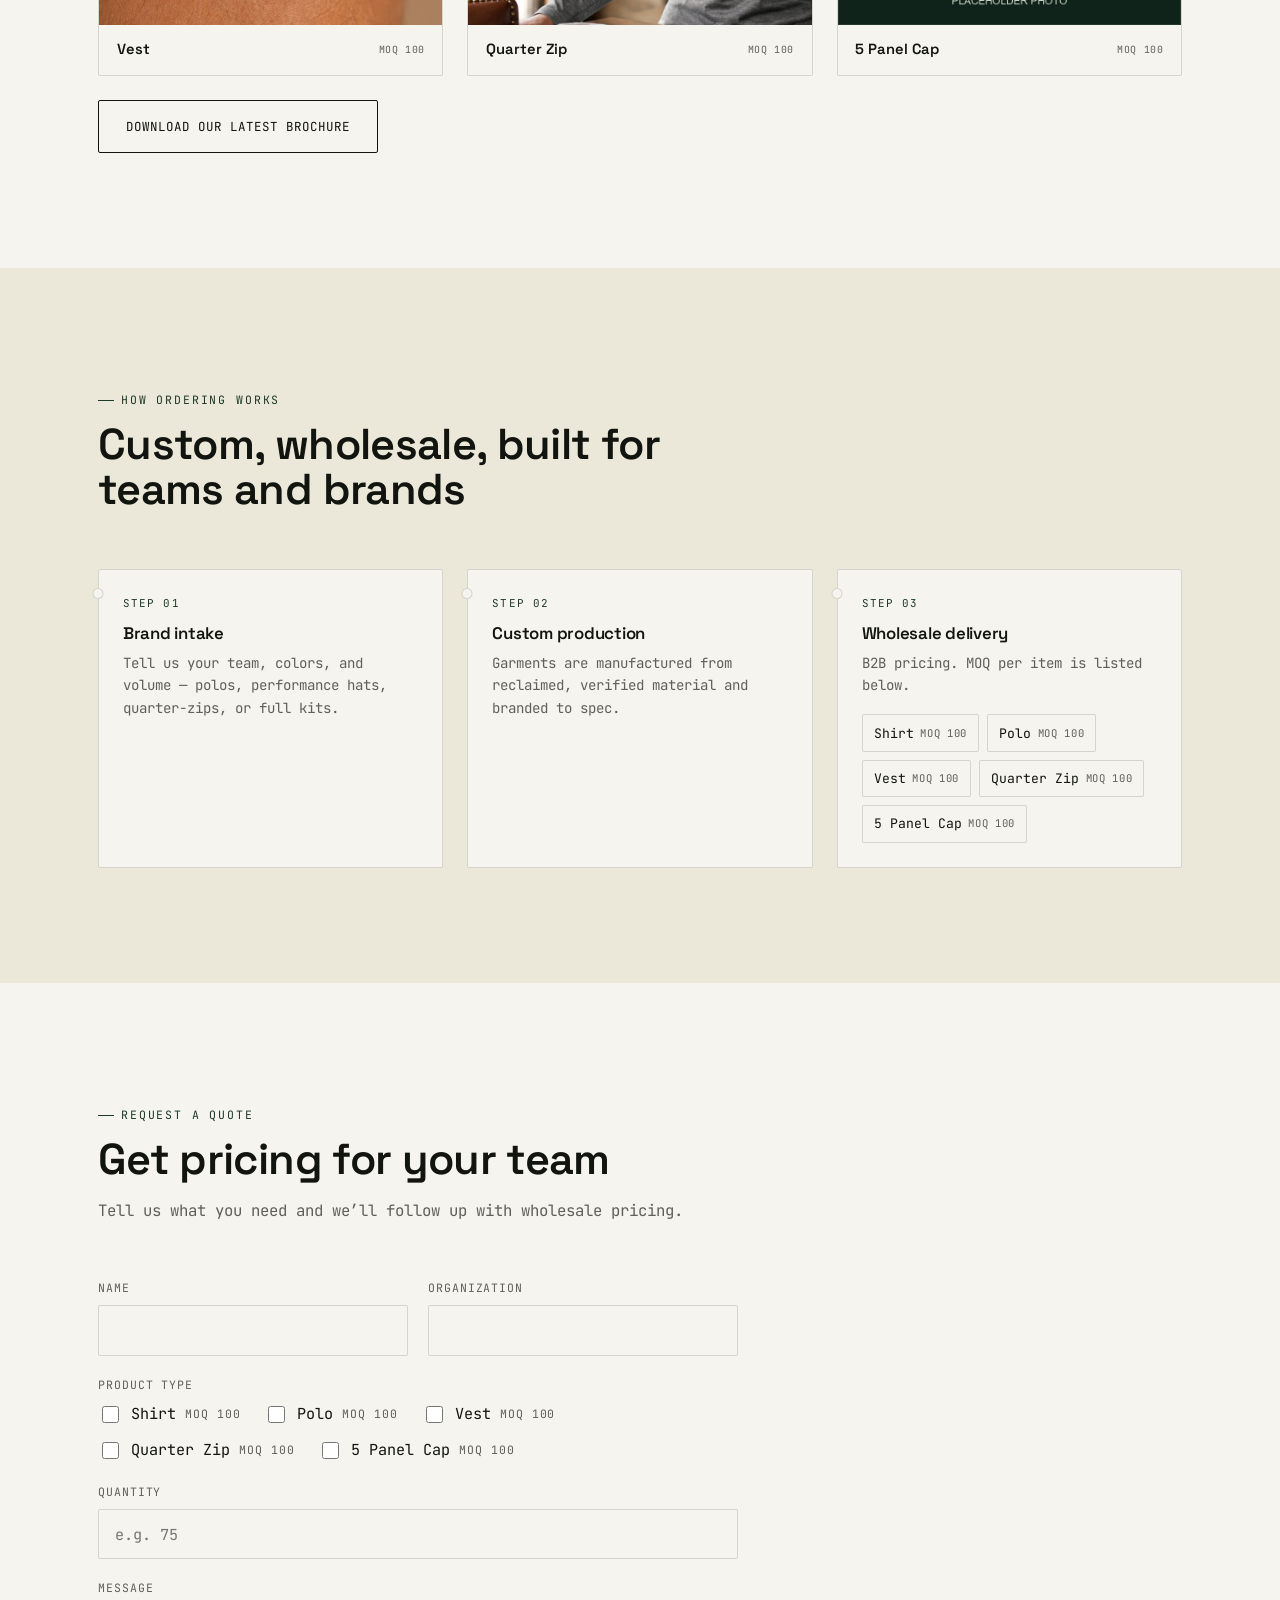
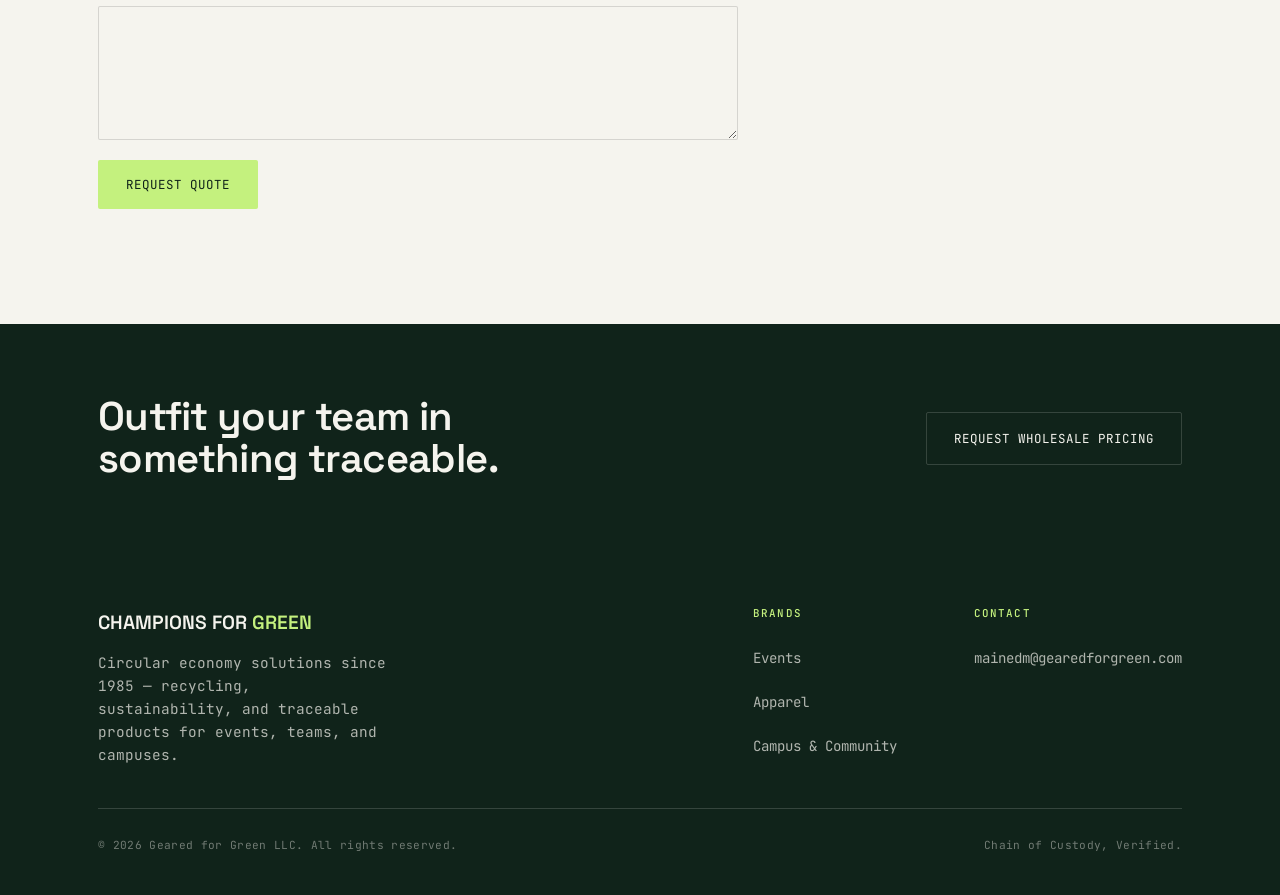
==== commit 749bde43: "Match photo heights without cropping either photo Both tag-promise photos now share an explicit heig" ====
--- a/apparel.html
+++ b/apparel.html
@@ -8,7 +8,7 @@
 <link rel="preconnect" href="https://fonts.googleapis.com">
 <link rel="preconnect" href="https://fonts.gstatic.com" crossorigin>
 <link href="https://fonts.googleapis.com/css2?family=Space+Grotesk:wght@500;600;700&family=JetBrains+Mono:wght@400;500;600&display=swap" rel="stylesheet">
-<link rel="stylesheet" href="css/styles.css?v=115" />
+<link rel="stylesheet" href="css/styles.css?v=116" />
 </head>
 <body>
 
@@ -57,7 +57,7 @@
 <section class="section--dim section" id="tag-promise">
   <div class="container split">
     <div class="photo-frame-stack">
-      <div class="photo-frame photo-frame--contain">
+      <div class="photo-frame">
         <img src="images/apparel-cap-cutout.webp" alt="Side profile of a man wearing a black Champions for GREEN 5 panel cap and black crewneck" width="900" height="1287" loading="lazy" />
       </div>
       <div class="photo-frame">
--- a/css/styles.css
+++ b/css/styles.css
@@ -994,12 +994,11 @@
 }
 .photo-frame__tag::before { content: ""; width: 6px; height: 6px; border-radius: 50%; background: var(--fern, #3f8a45); flex-shrink: 0; }
 
-.photo-frame-stack { display: flex; gap: 1.25rem; }
-.photo-frame-stack .photo-frame { flex: 1; min-width: 0; height: clamp(300px, 38vw, 440px); }
-.photo-frame-stack .photo-frame--contain { background: var(--bone-dim); display: flex; align-items: center; justify-content: center; }
-.photo-frame-stack .photo-frame--contain img { width: 100%; height: 100%; object-fit: contain; }
+.photo-frame-stack { display: flex; align-items: stretch; gap: 1.25rem; }
+.photo-frame-stack .photo-frame { flex: 0 0 auto; height: clamp(300px, 38vw, 440px); }
+.photo-frame-stack .photo-frame img { width: auto; max-width: 100%; height: 100%; object-fit: contain; }
 @media (max-width: 480px) {
-  .photo-frame-stack { flex-direction: column; }
+  .photo-frame-stack { flex-direction: column; align-items: center; }
   .photo-frame-stack .photo-frame { height: clamp(240px, 70vw, 340px); }
 }
 
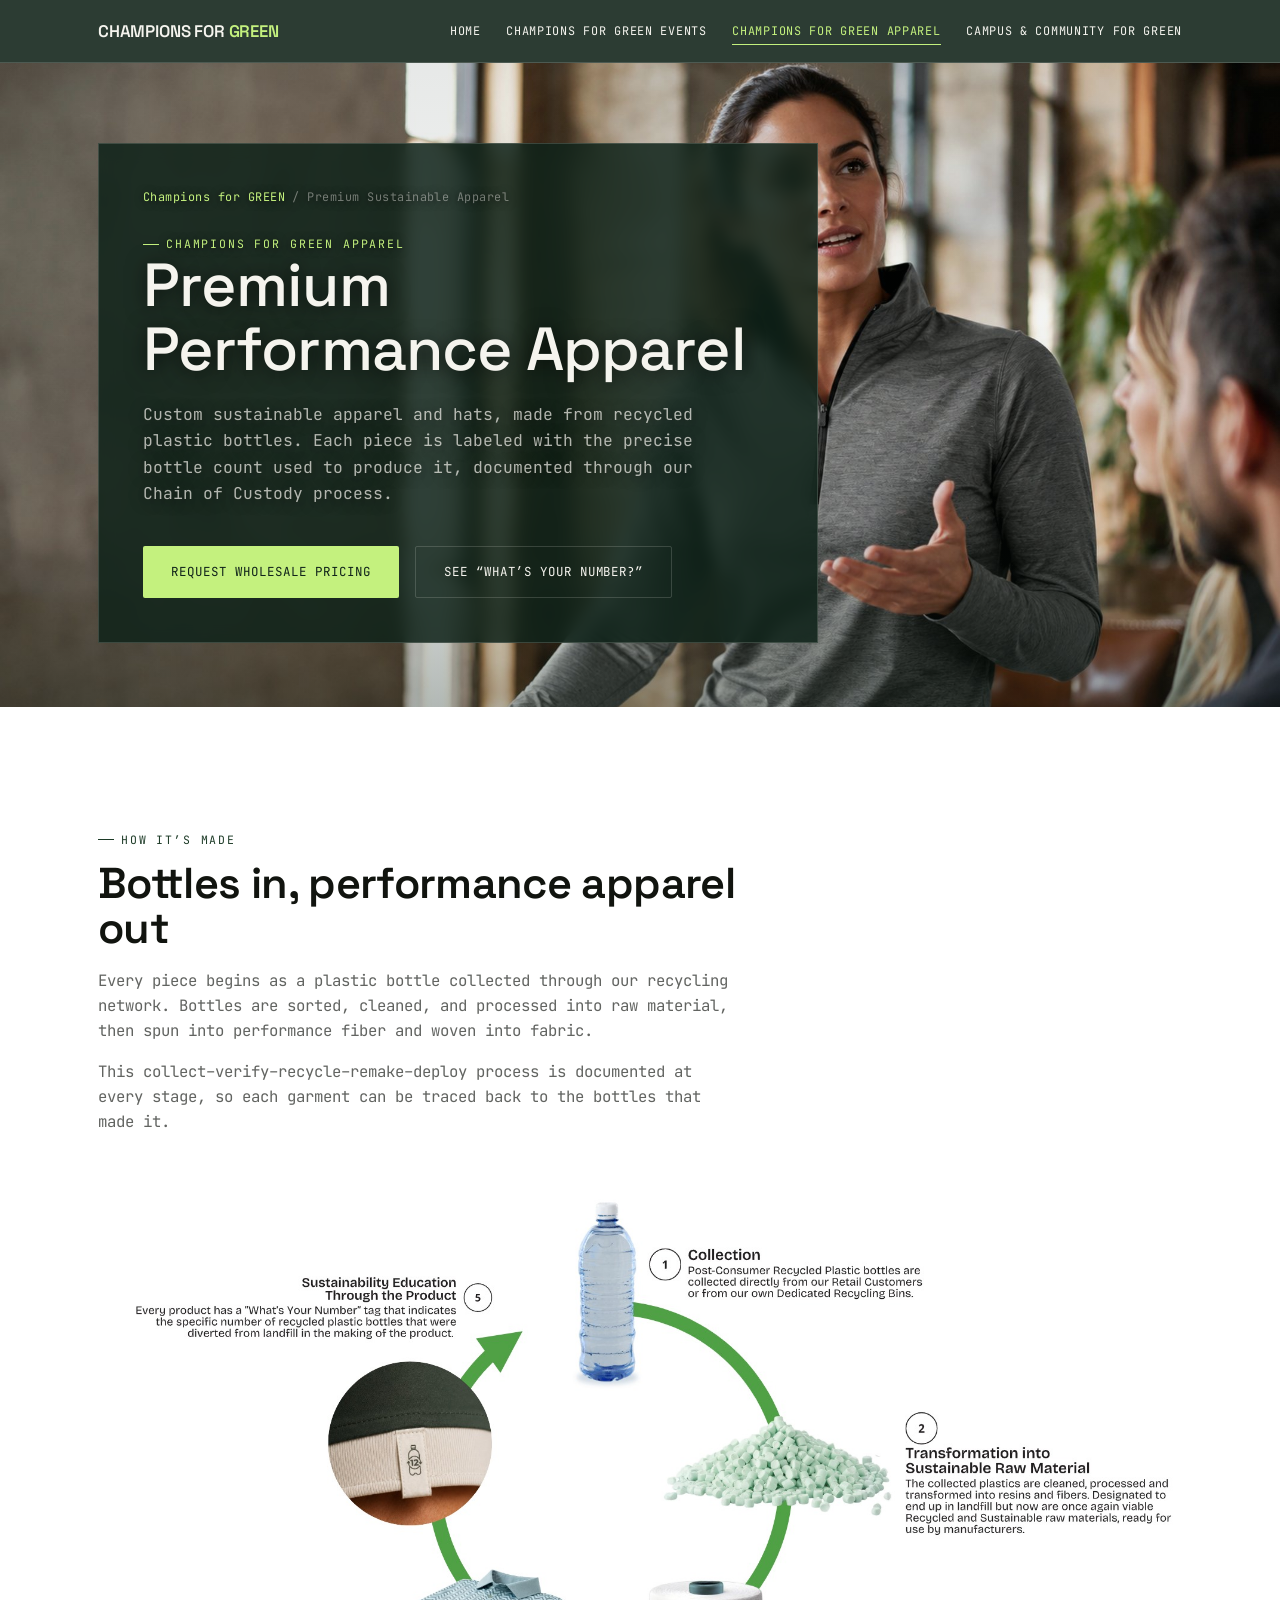
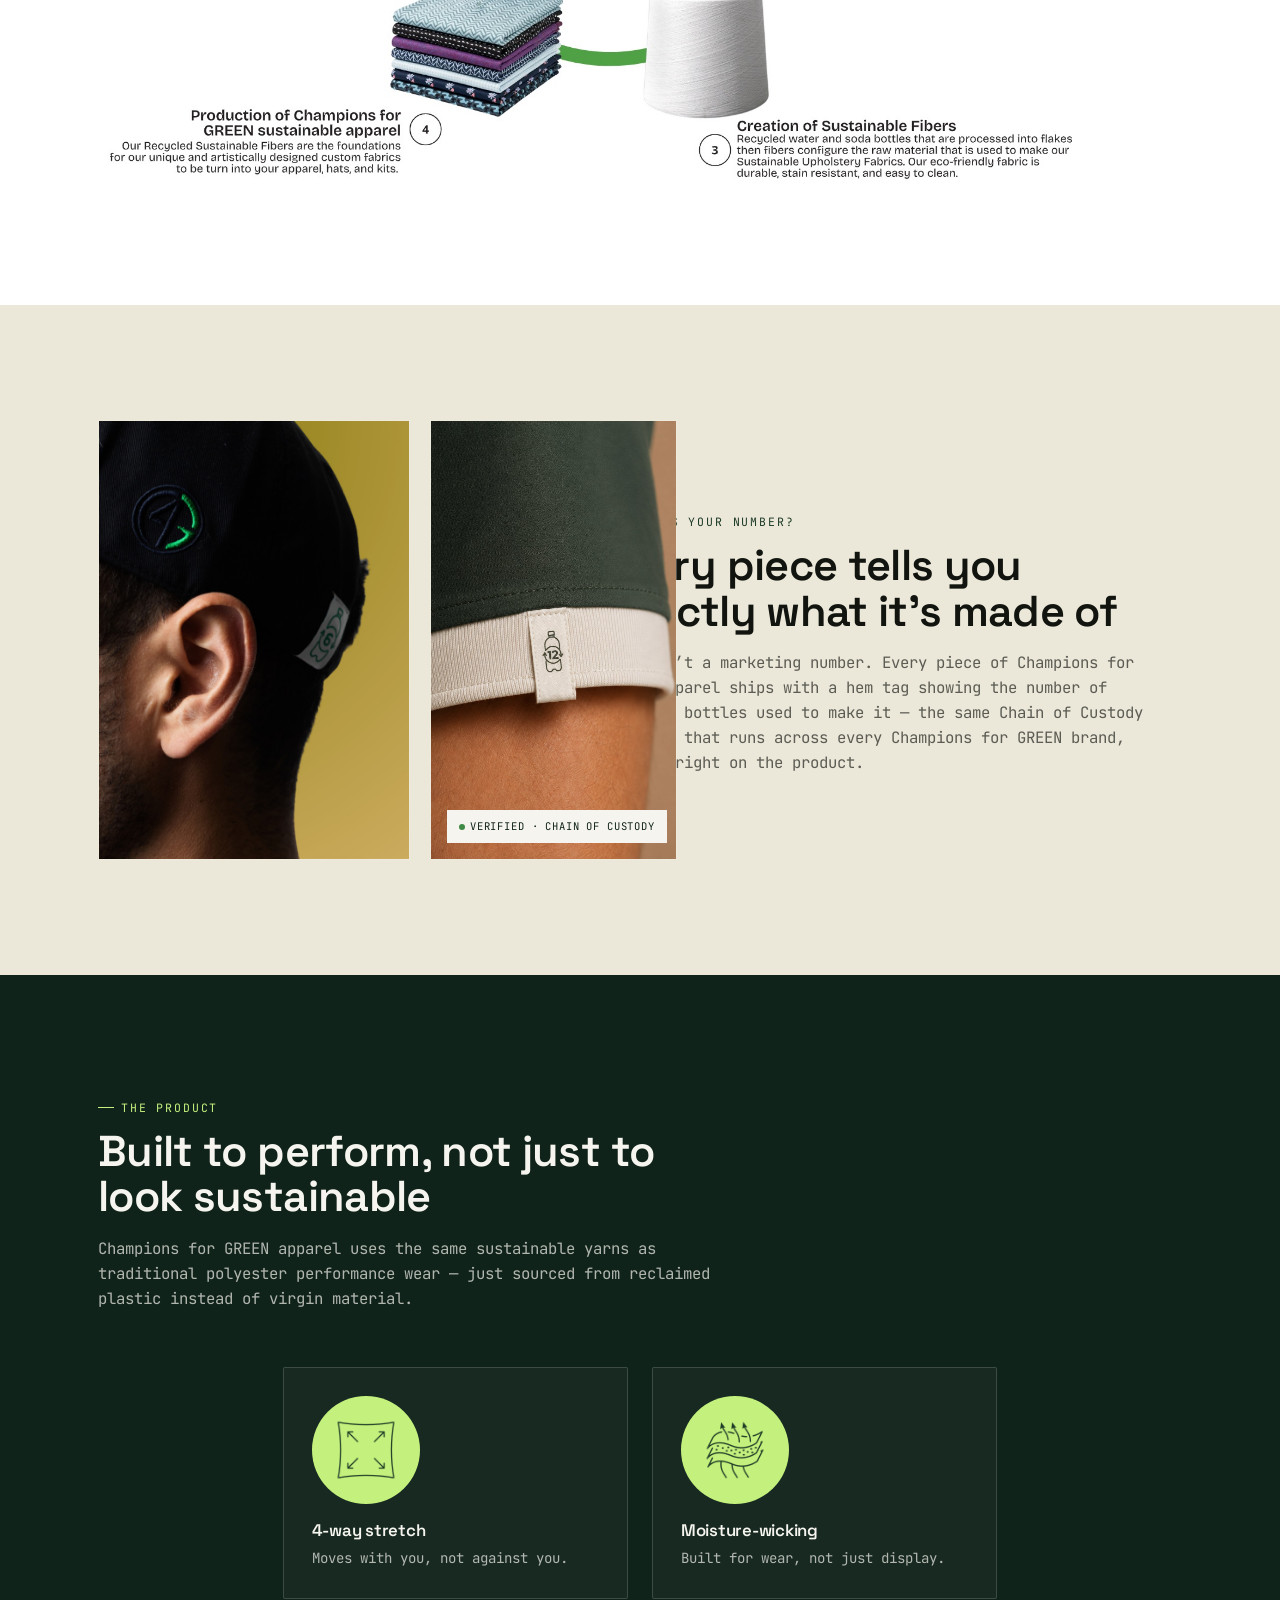
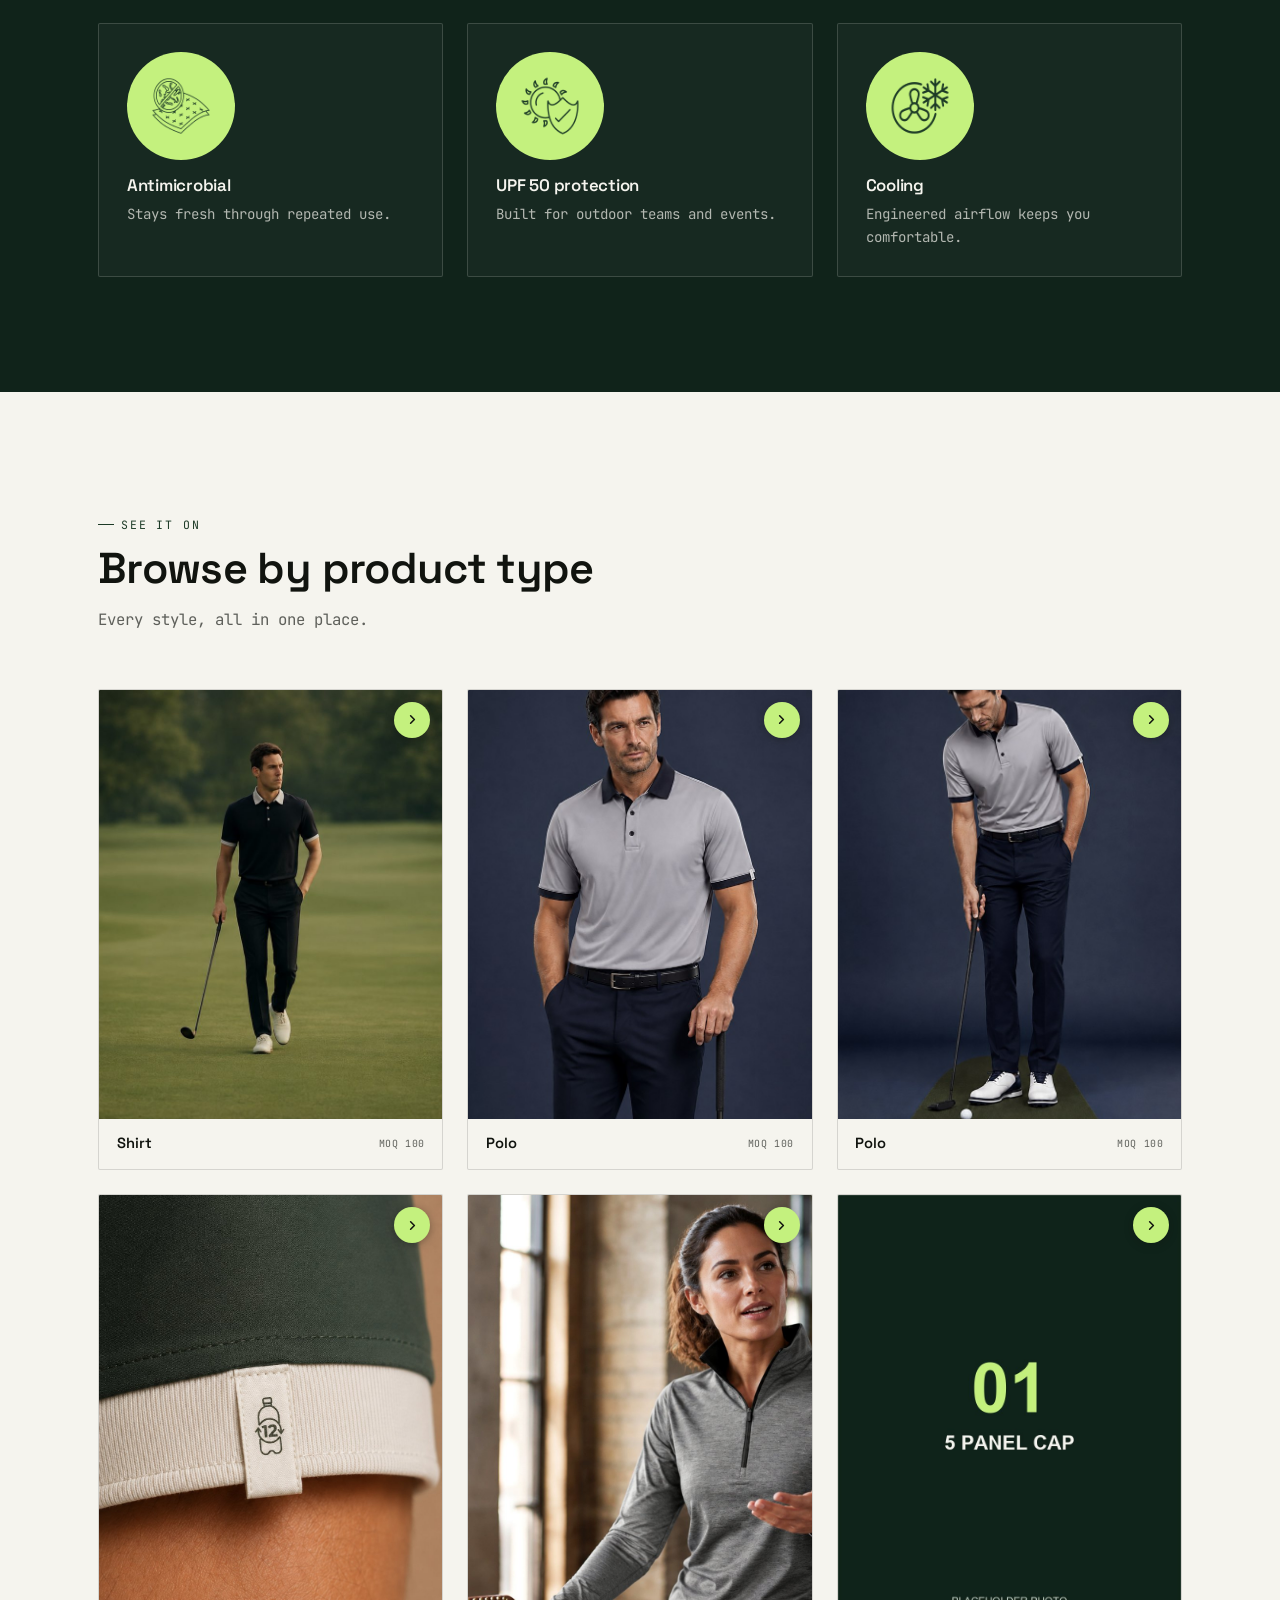
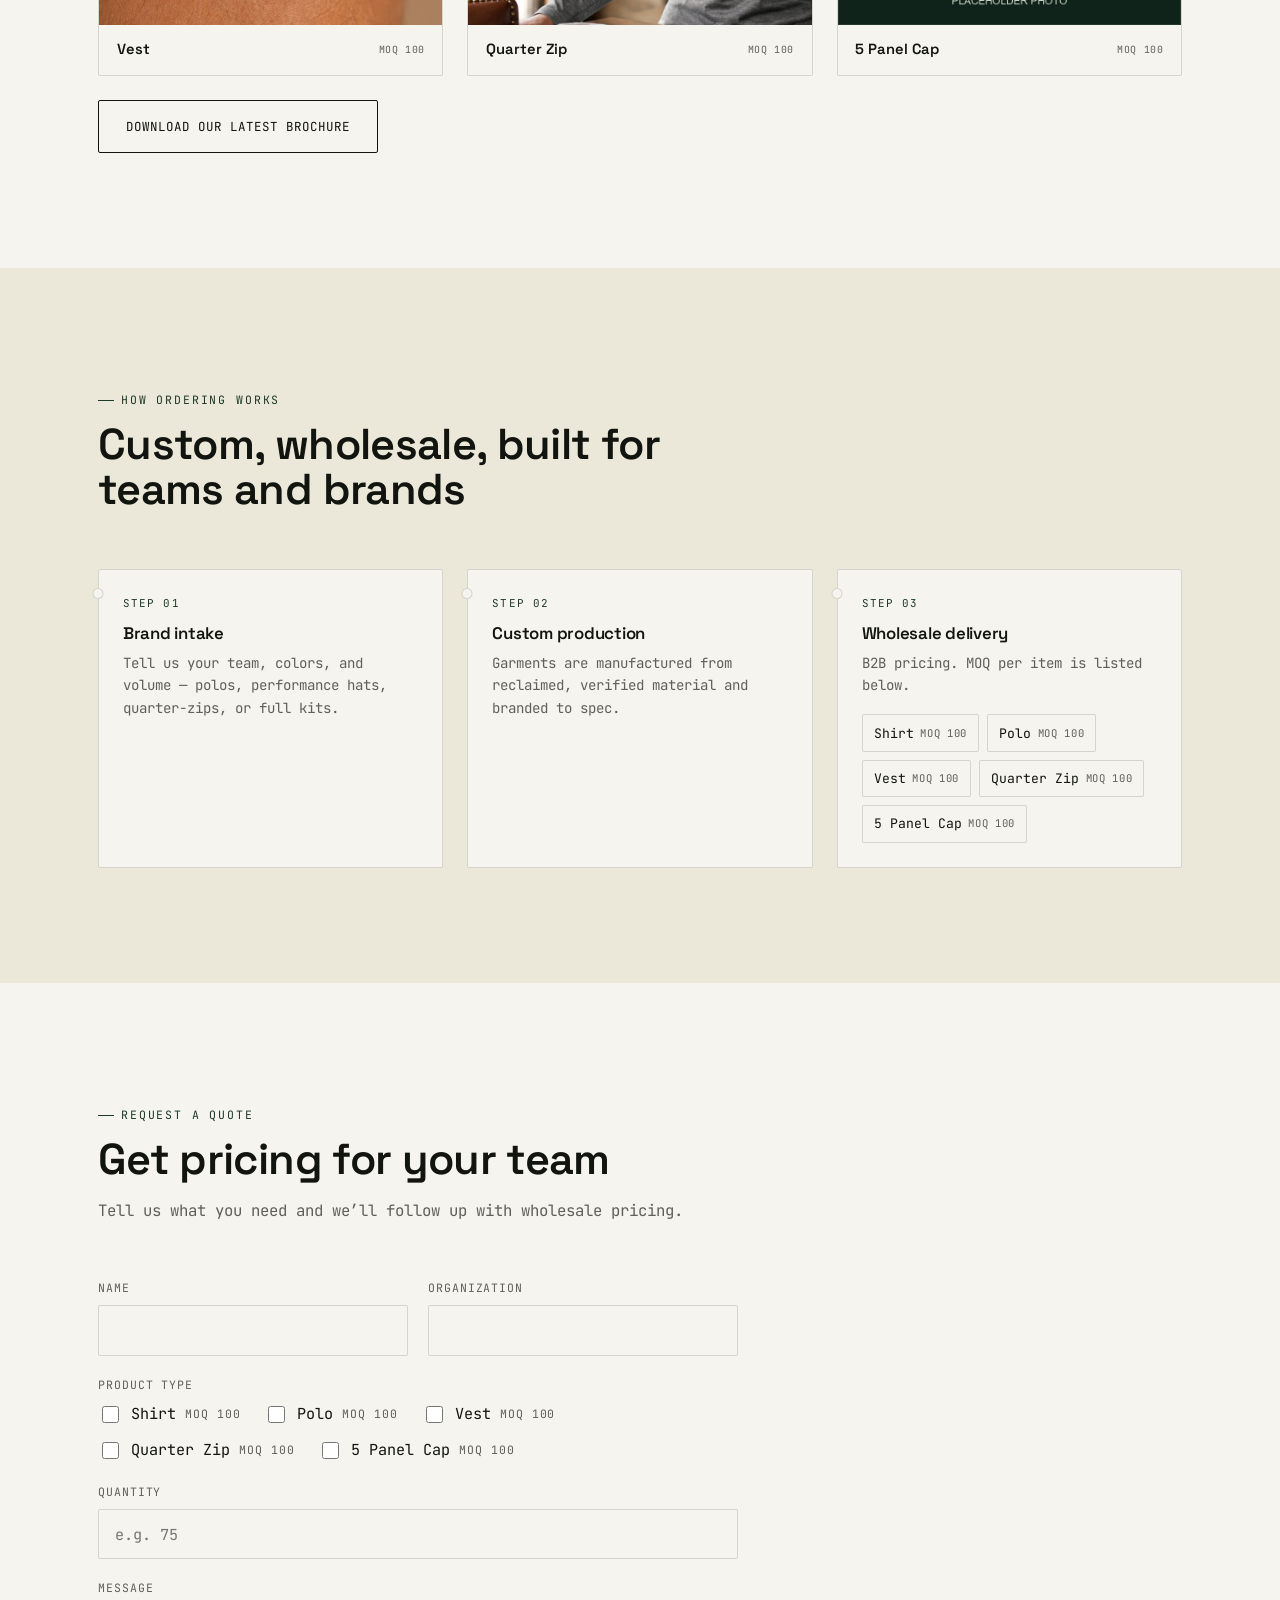
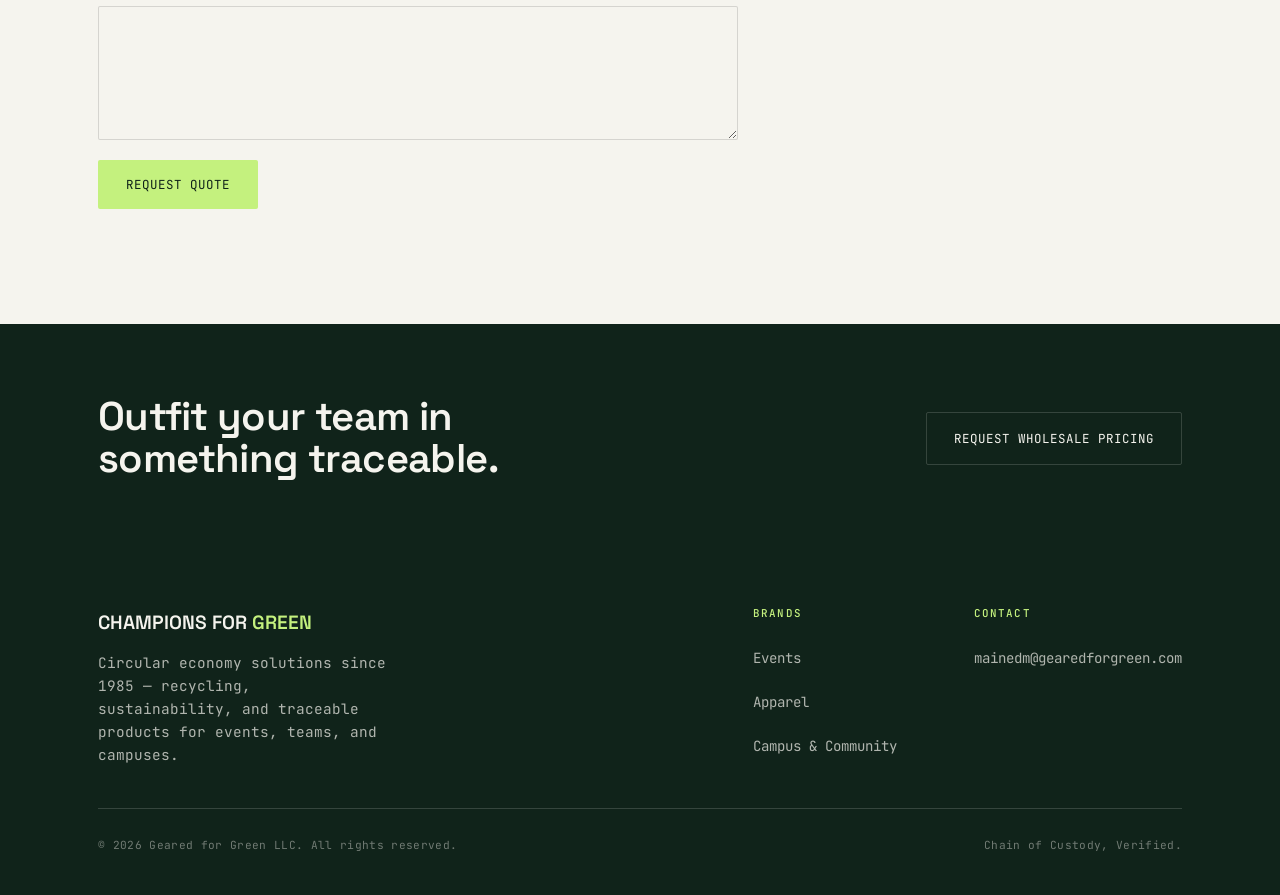
==== commit 20b4487e: "Use the exact rendered cap photo the user provided Replaces the transparent cutout with the actual f" ====
--- a/apparel.html
+++ b/apparel.html
@@ -58,7 +58,7 @@
   <div class="container split">
     <div class="photo-frame-stack">
       <div class="photo-frame">
-        <img src="images/apparel-cap-cutout.webp" alt="Side profile of a man wearing a black Champions for GREEN 5 panel cap and black crewneck" width="900" height="1287" loading="lazy" />
+        <img src="images/apparel-cap-tag-detail.jpg" alt="Close-up of the back of a Champions for GREEN cap, showing the embroidered logo patch and the hem tag with a recycled-bottle icon and the number 9" width="1414" height="2000" loading="lazy" />
       </div>
       <div class="photo-frame">
         <img src="images/apparel-hemtag-detail.jpg" alt="Close-up of a Champions for GREEN hem tag showing a recycled-bottle icon and the number 12" width="900" height="1609" loading="lazy" />
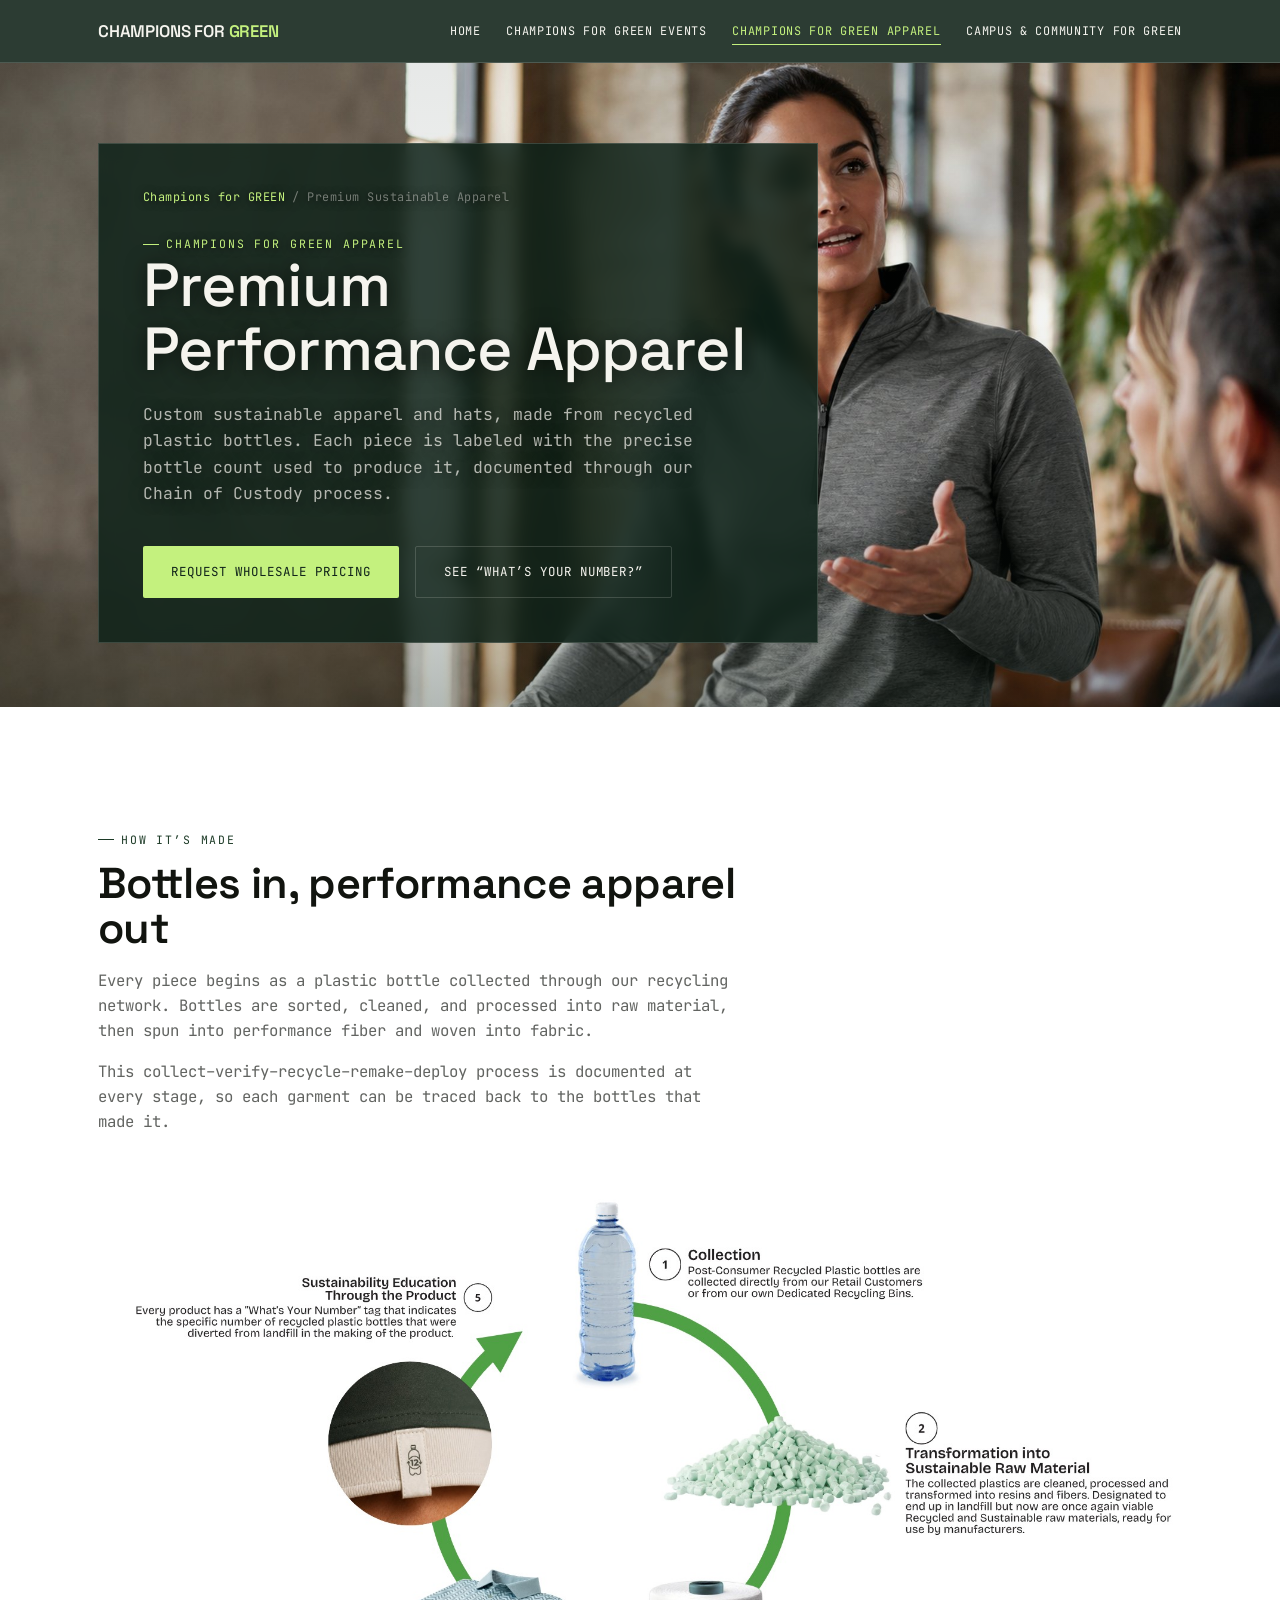
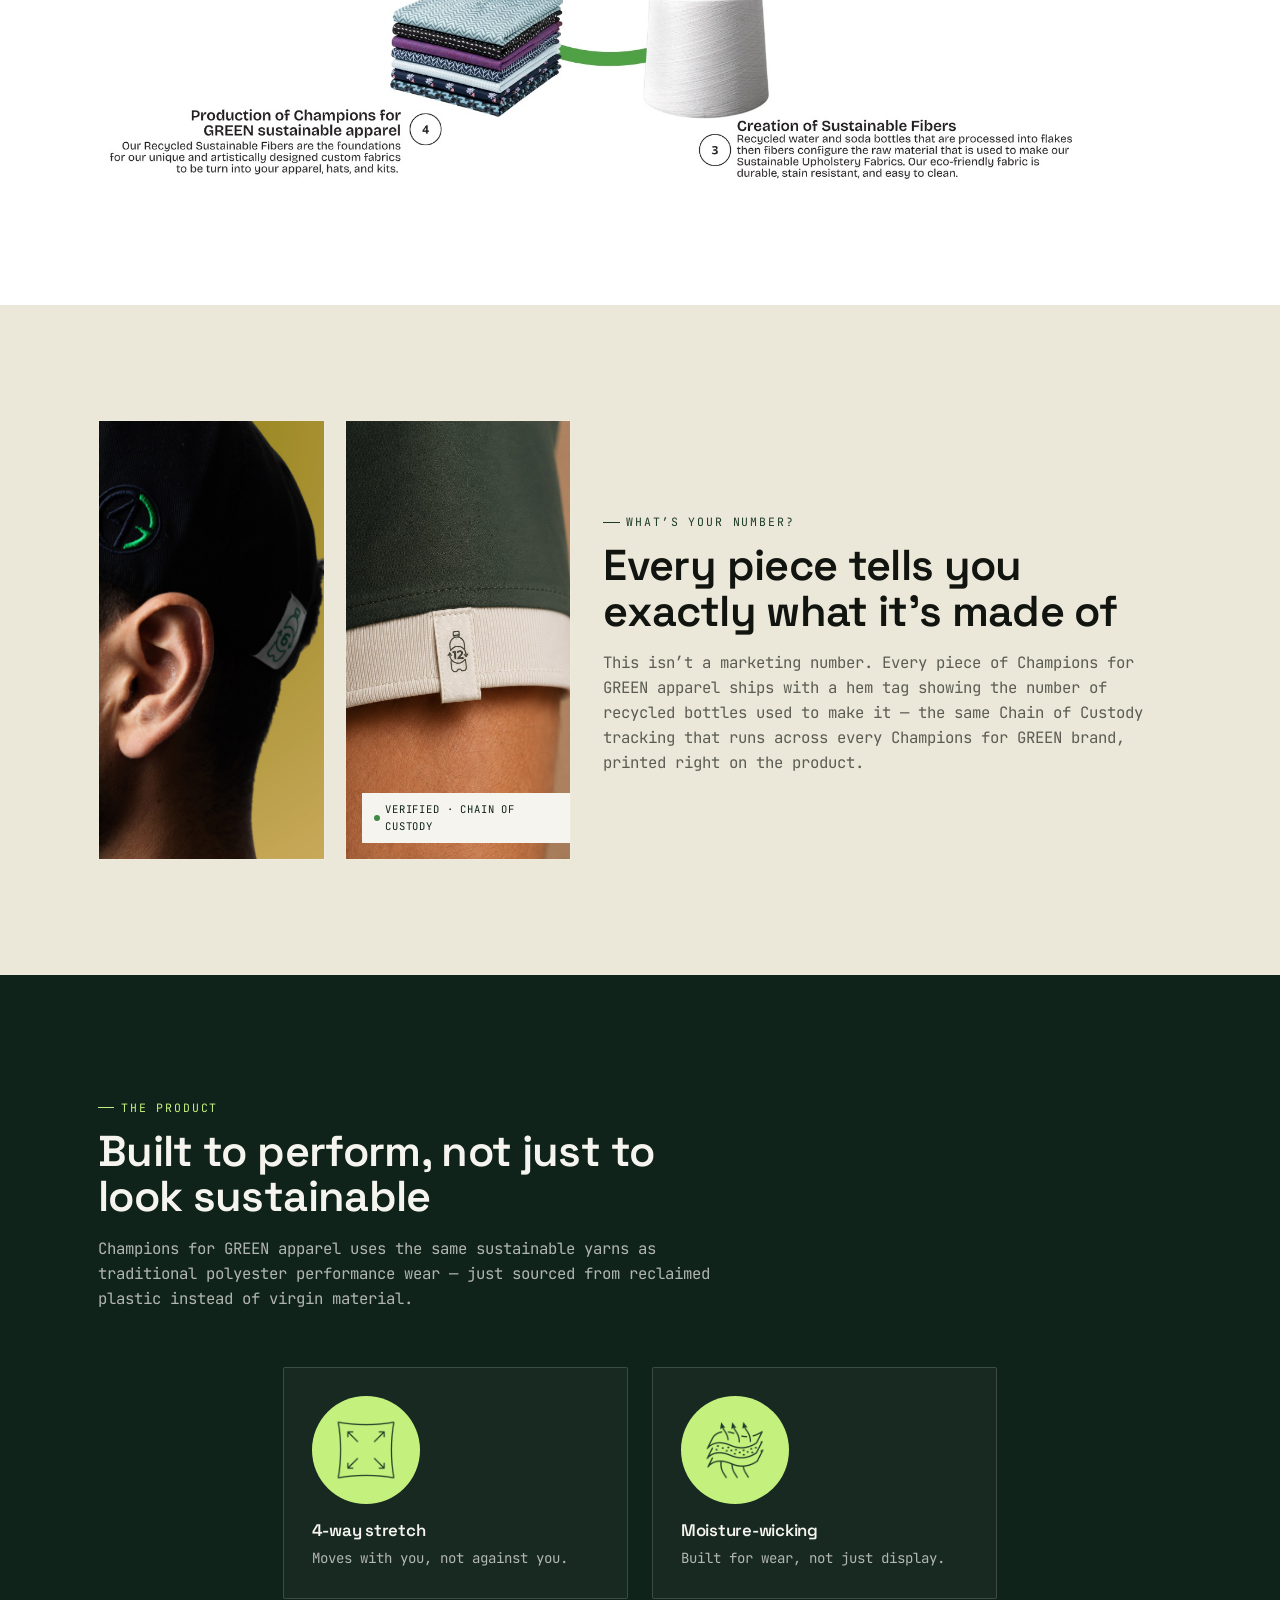
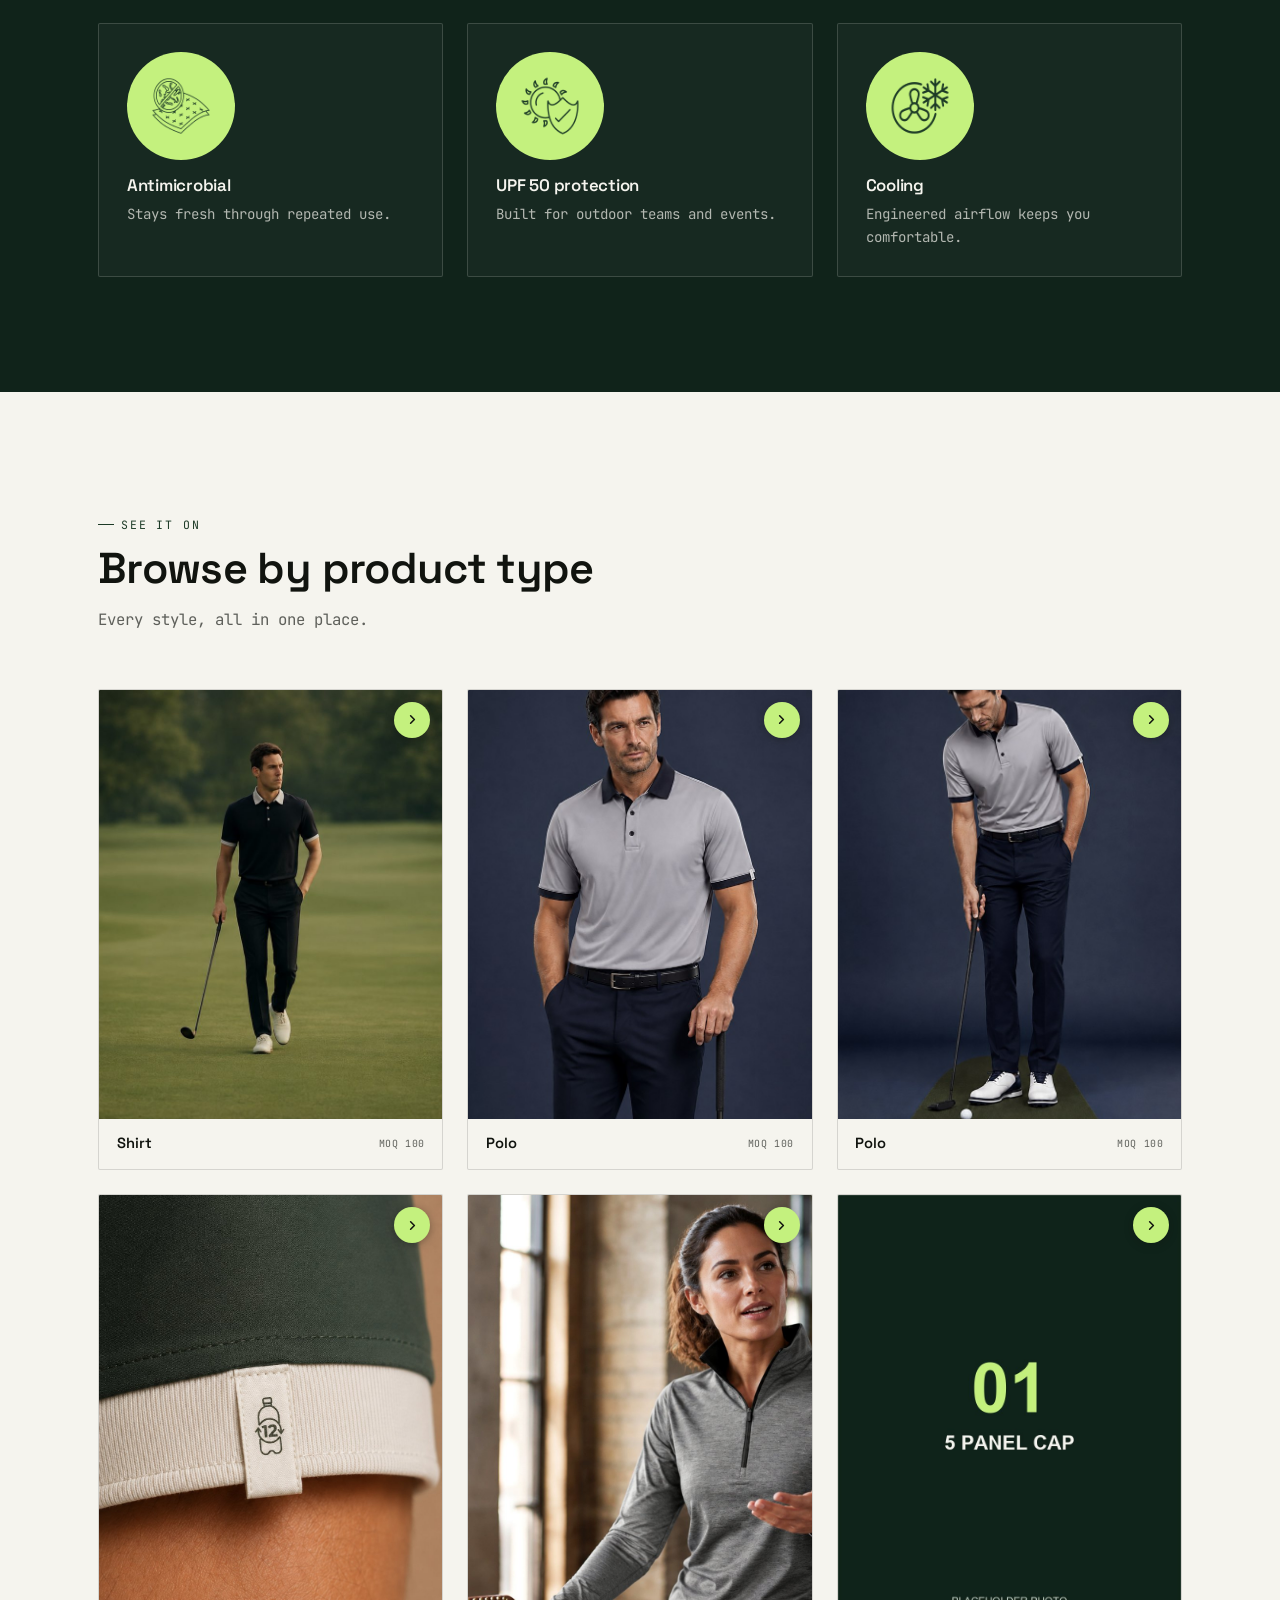
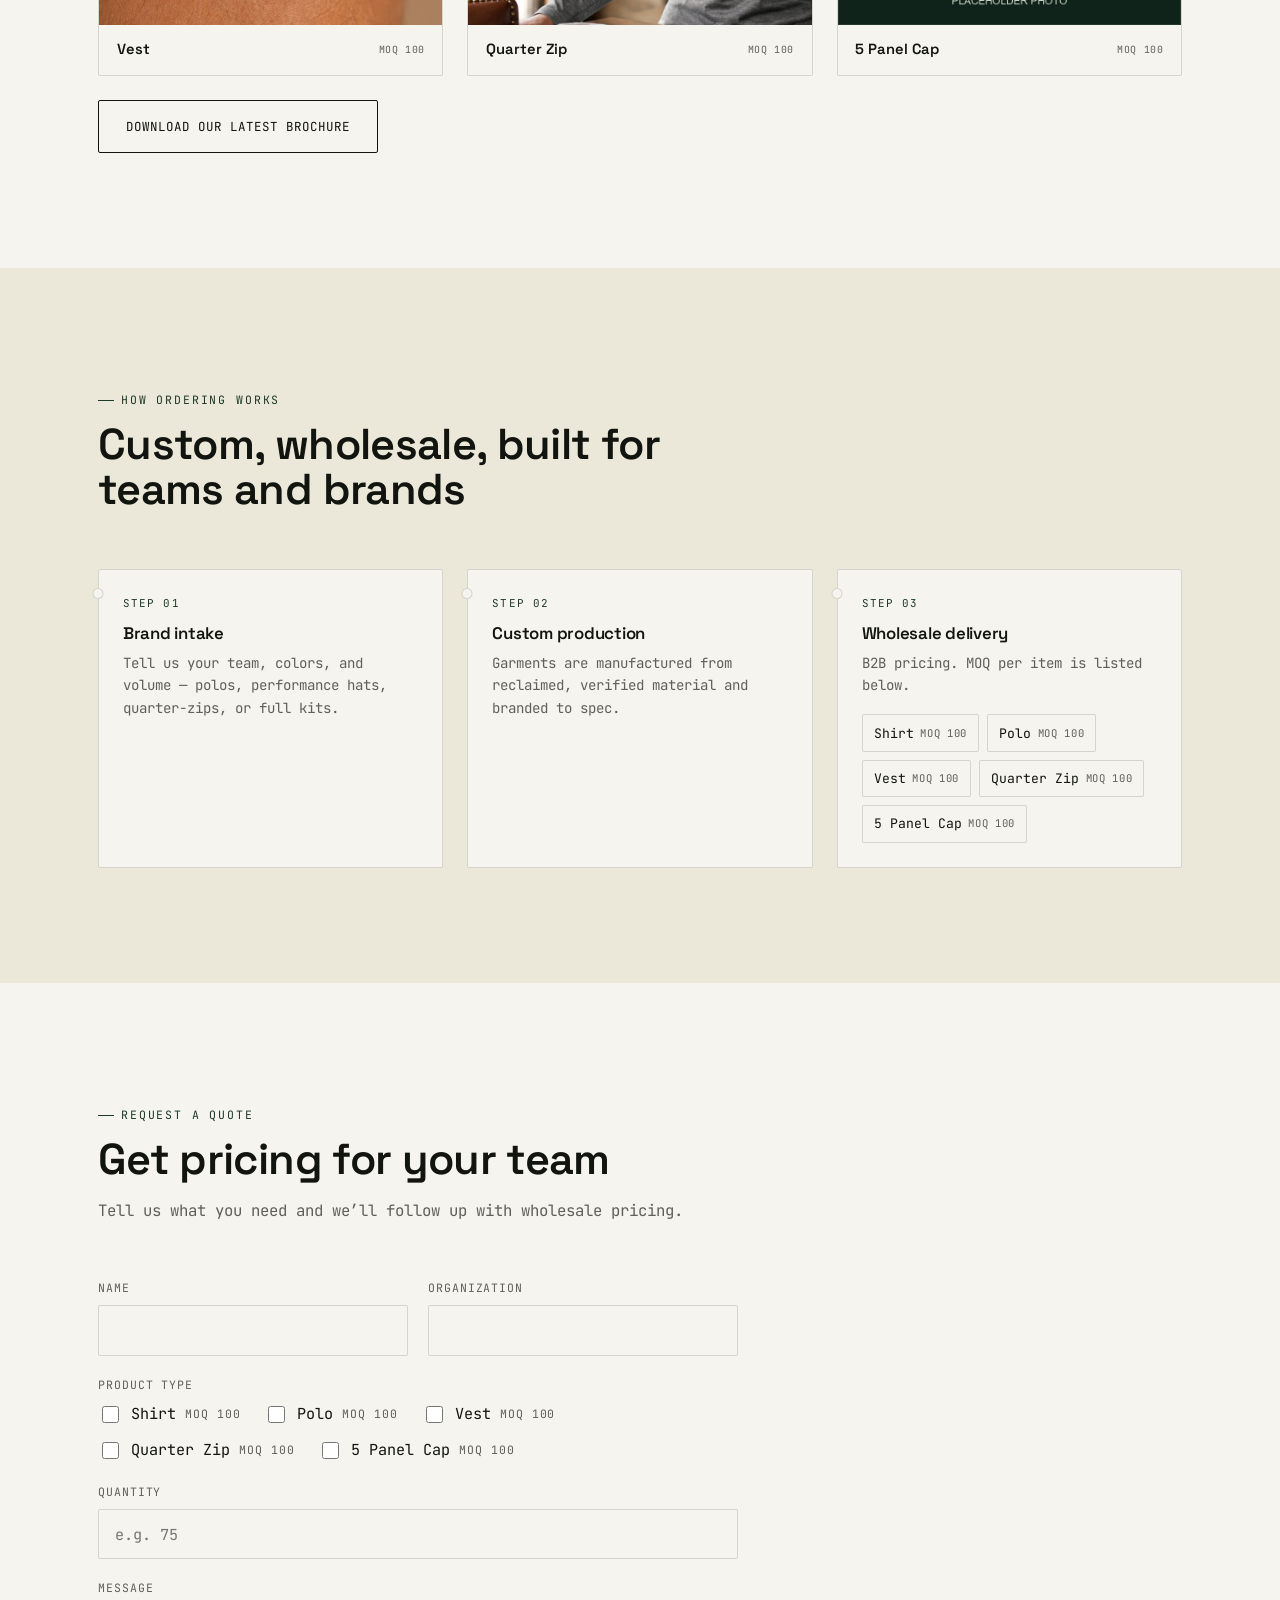
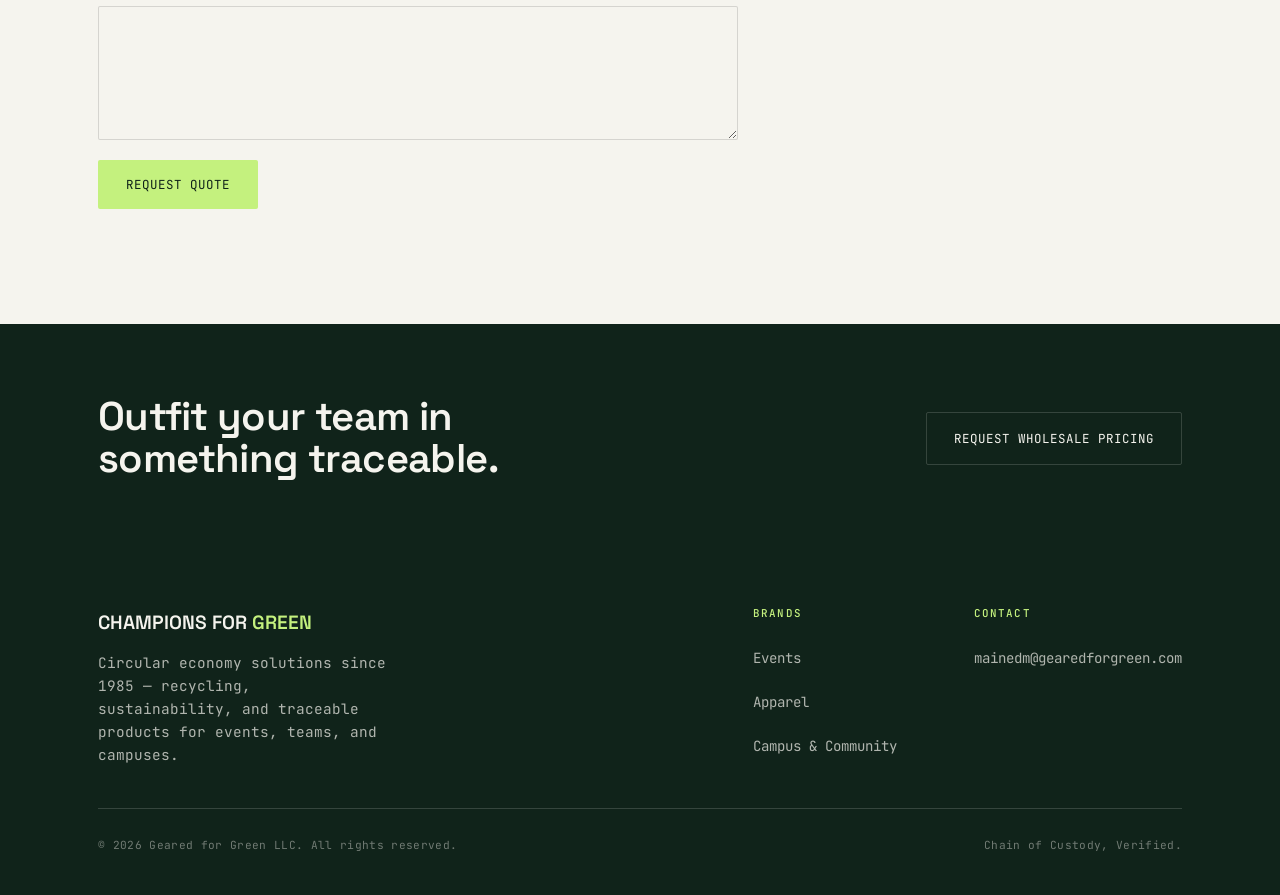
==== commit 379cd89b: "Fix tag-promise photos overlapping the text column Back to equal-width (flex: 1) frames with a share" ====
--- a/apparel.html
+++ b/apparel.html
@@ -8,7 +8,7 @@
 <link rel="preconnect" href="https://fonts.googleapis.com">
 <link rel="preconnect" href="https://fonts.gstatic.com" crossorigin>
 <link href="https://fonts.googleapis.com/css2?family=Space+Grotesk:wght@500;600;700&family=JetBrains+Mono:wght@400;500;600&display=swap" rel="stylesheet">
-<link rel="stylesheet" href="css/styles.css?v=116" />
+<link rel="stylesheet" href="css/styles.css?v=117" />
 </head>
 <body>
 
--- a/css/styles.css
+++ b/css/styles.css
@@ -994,11 +994,10 @@
 }
 .photo-frame__tag::before { content: ""; width: 6px; height: 6px; border-radius: 50%; background: var(--fern, #3f8a45); flex-shrink: 0; }
 
-.photo-frame-stack { display: flex; align-items: stretch; gap: 1.25rem; }
-.photo-frame-stack .photo-frame { flex: 0 0 auto; height: clamp(300px, 38vw, 440px); }
-.photo-frame-stack .photo-frame img { width: auto; max-width: 100%; height: 100%; object-fit: contain; }
+.photo-frame-stack { display: flex; gap: 1.25rem; }
+.photo-frame-stack .photo-frame { flex: 1; min-width: 0; height: clamp(300px, 38vw, 440px); }
 @media (max-width: 480px) {
-  .photo-frame-stack { flex-direction: column; align-items: center; }
+  .photo-frame-stack { flex-direction: column; }
   .photo-frame-stack .photo-frame { height: clamp(240px, 70vw, 340px); }
 }
 
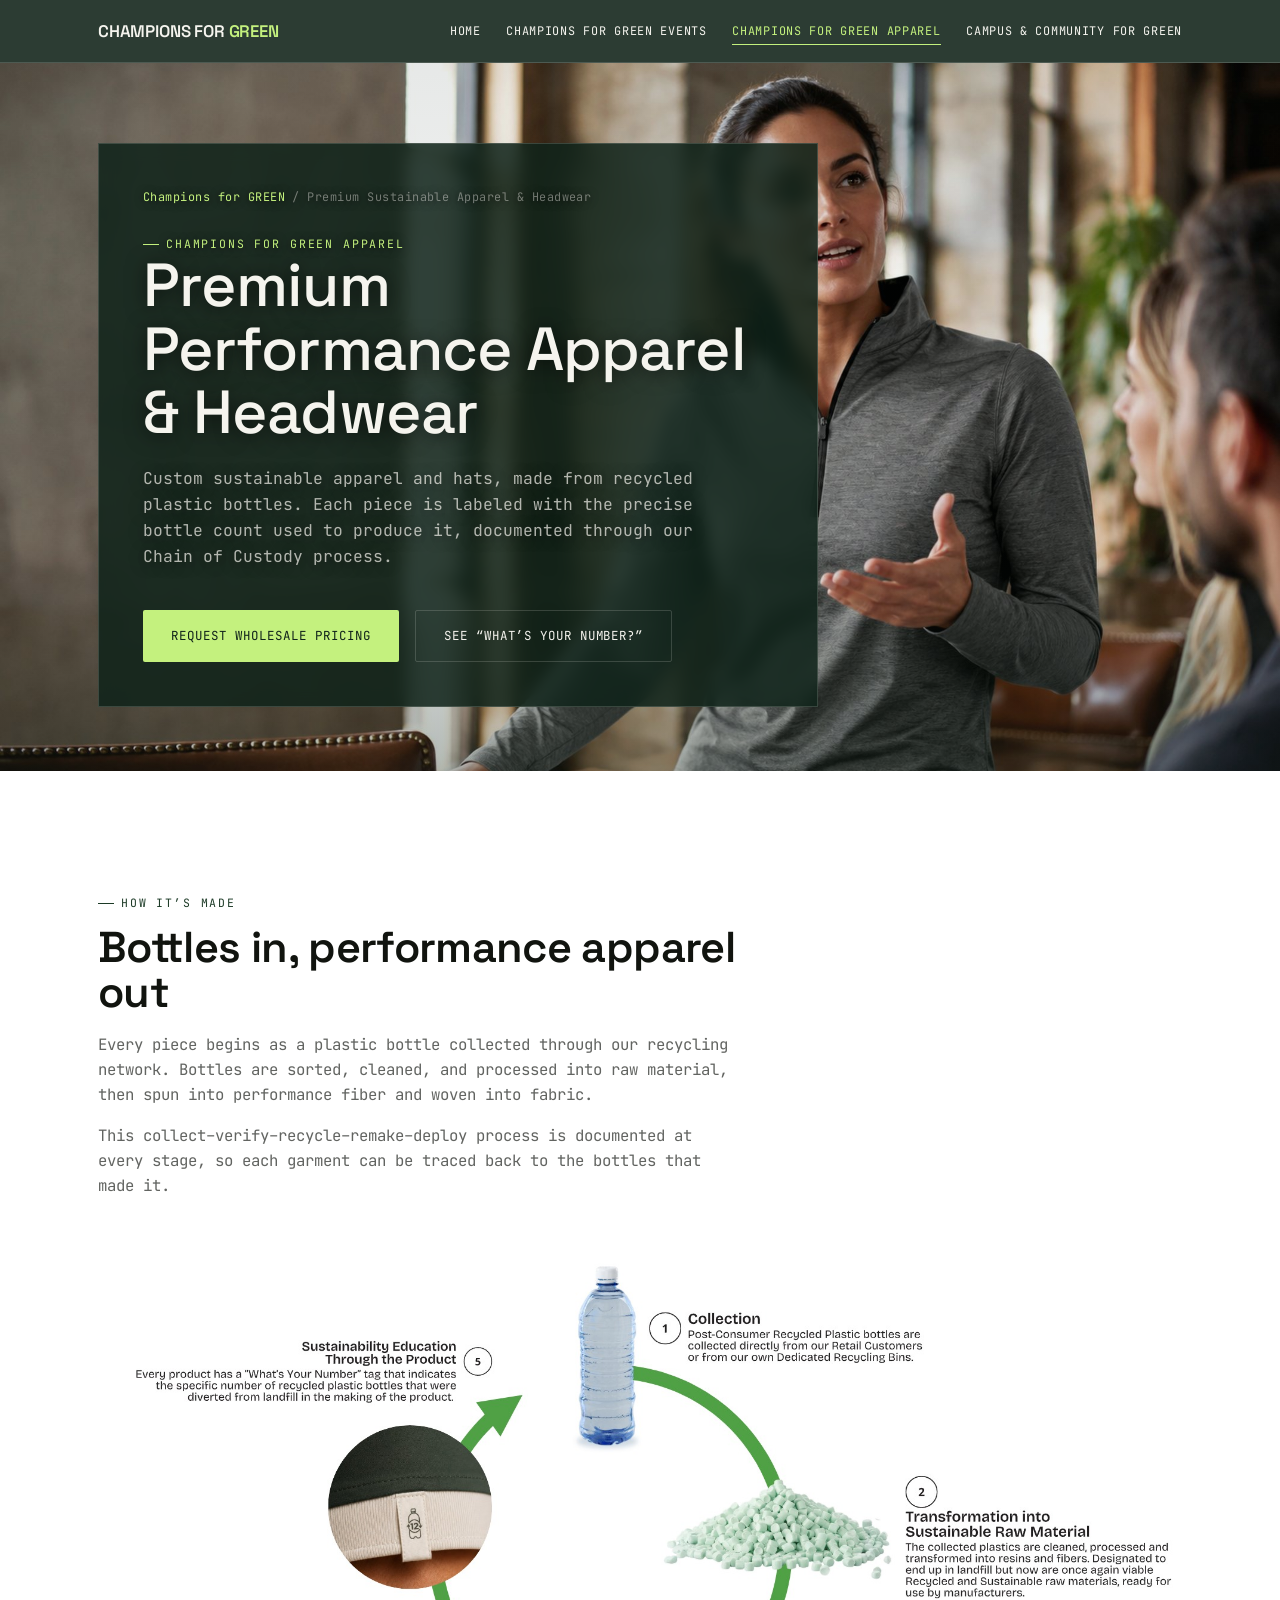
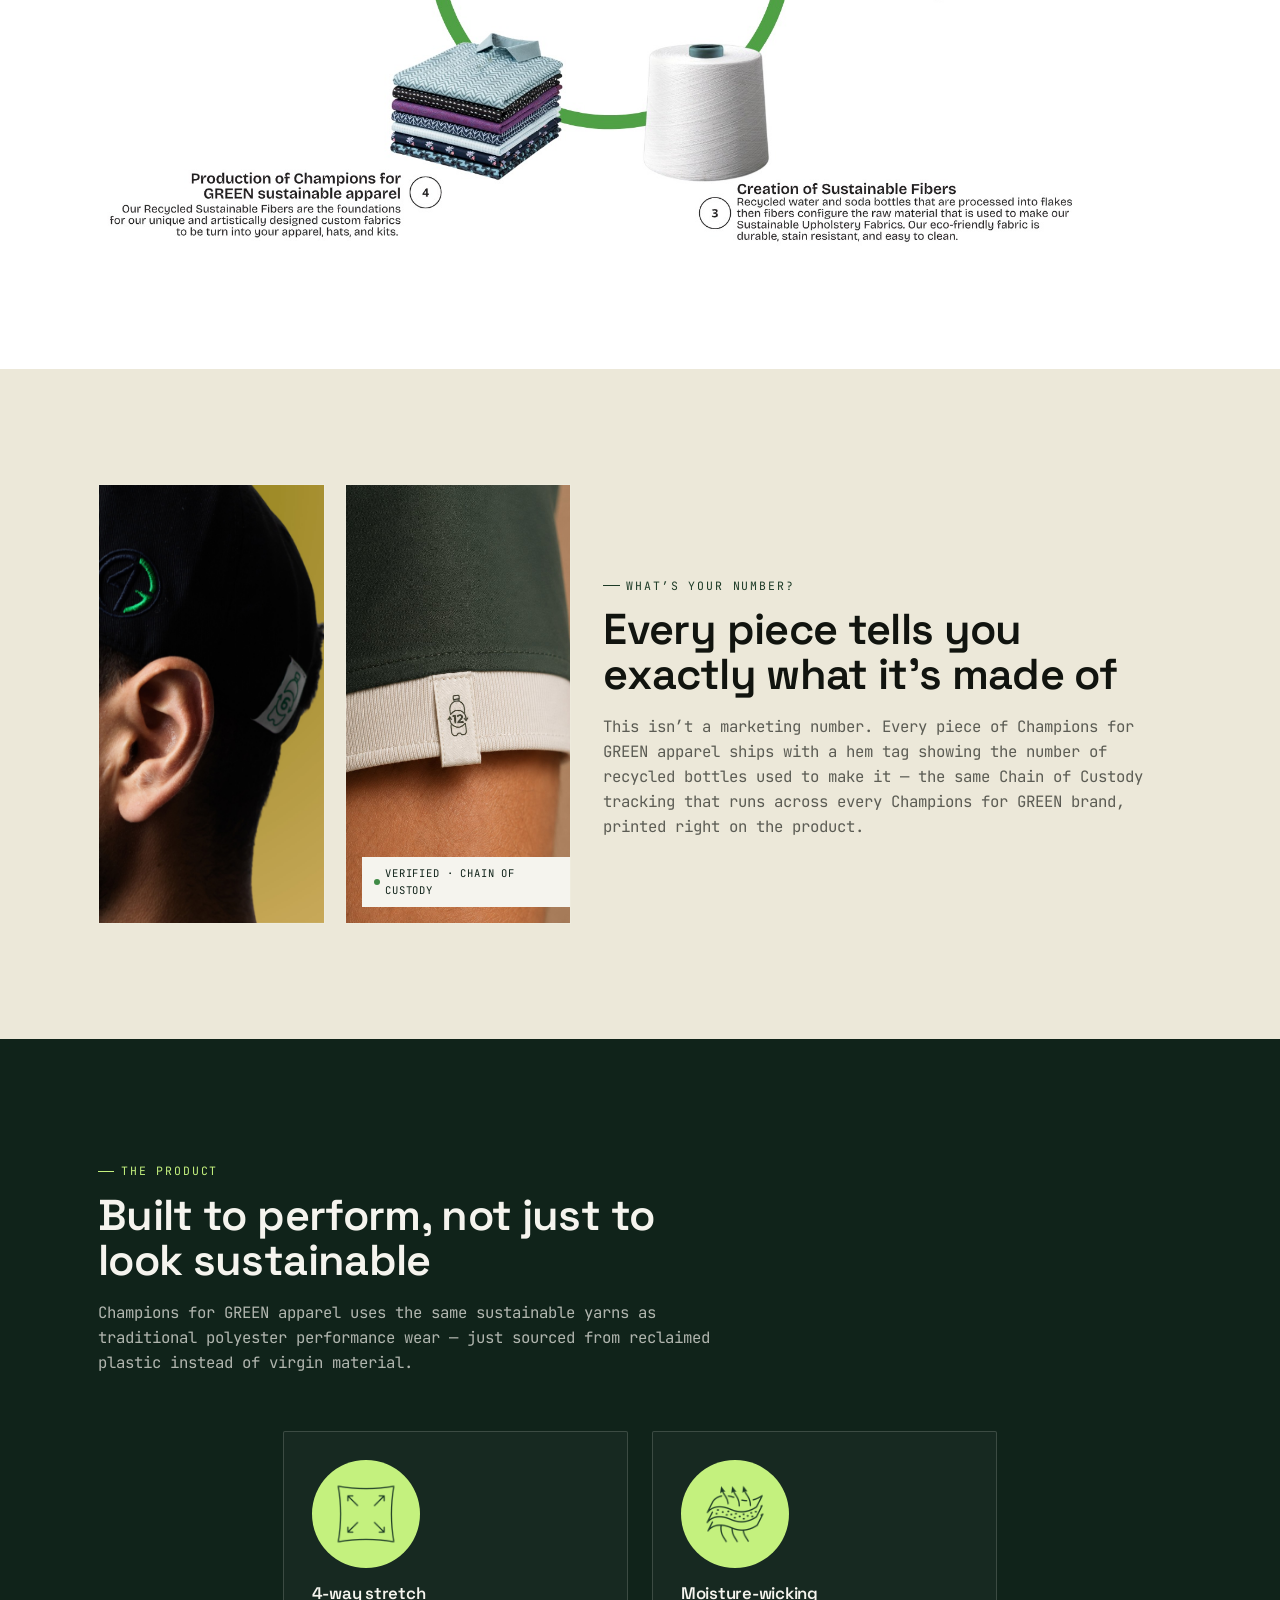
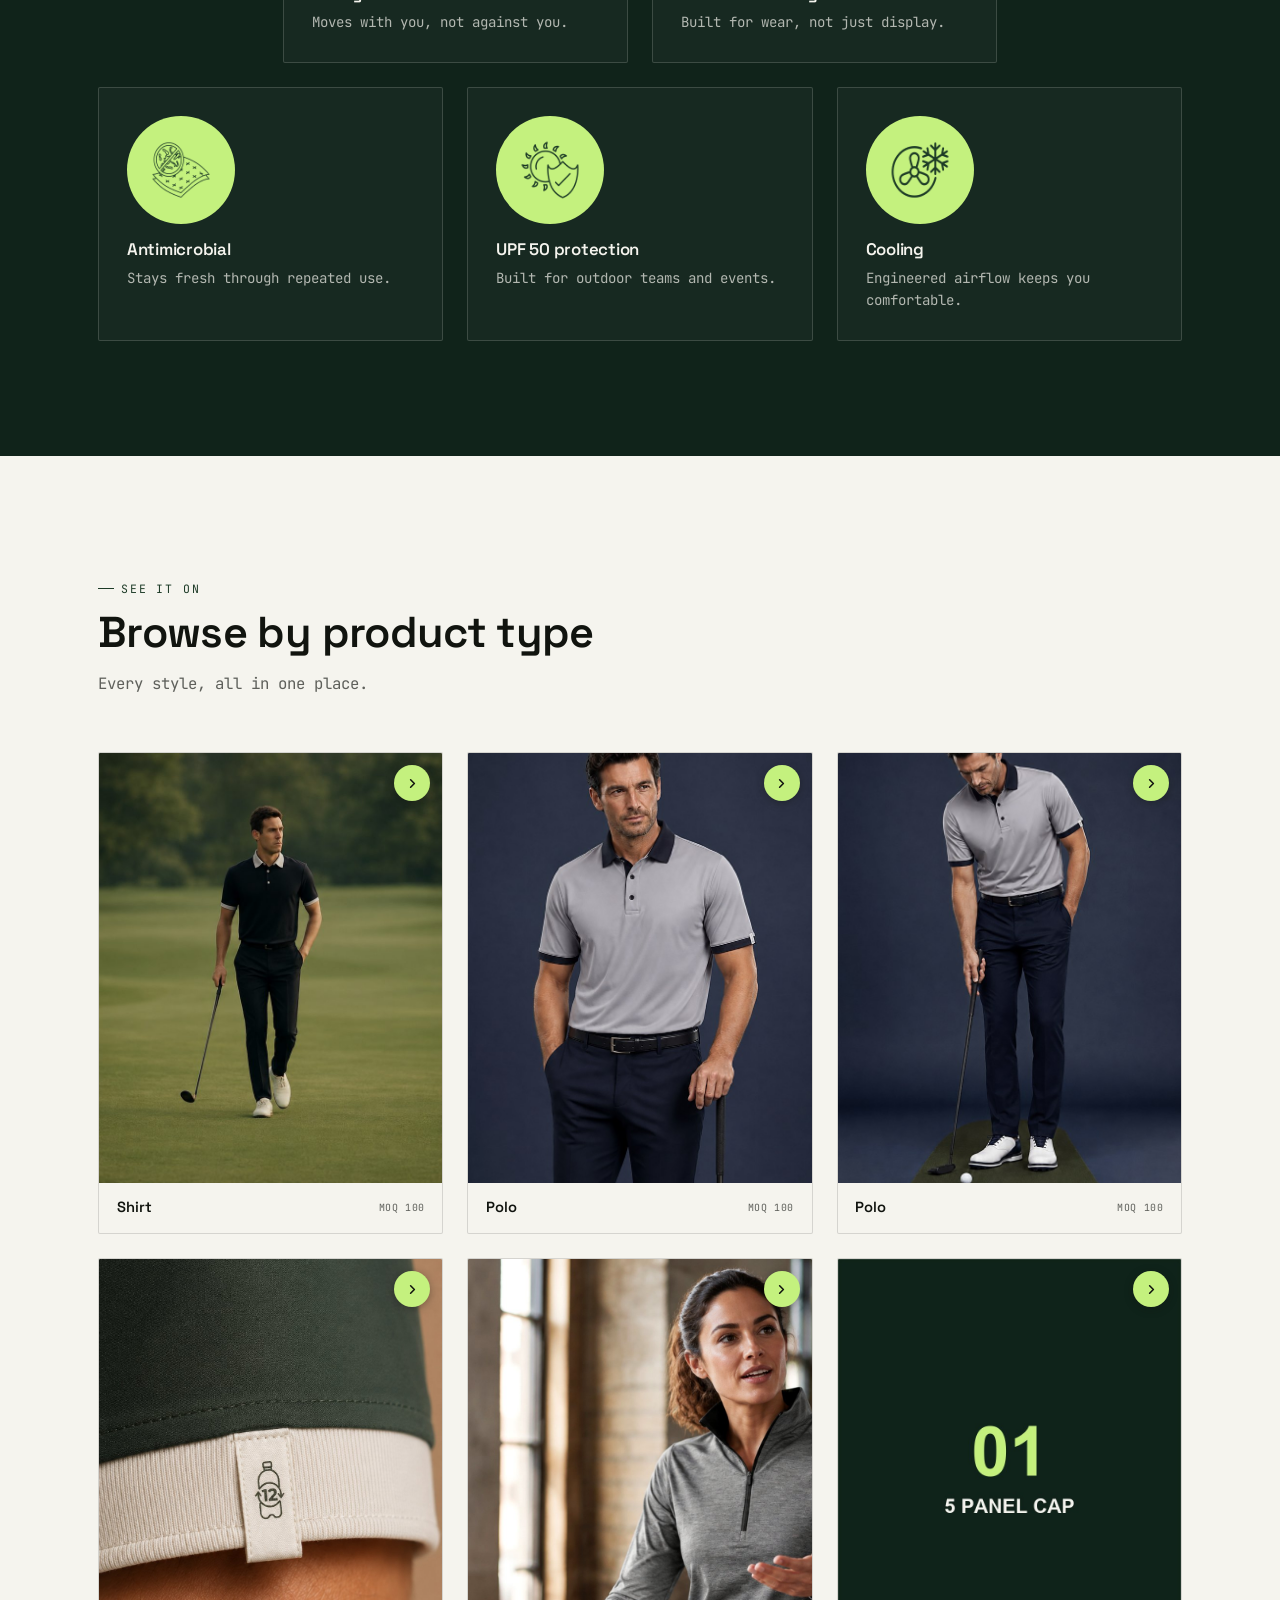
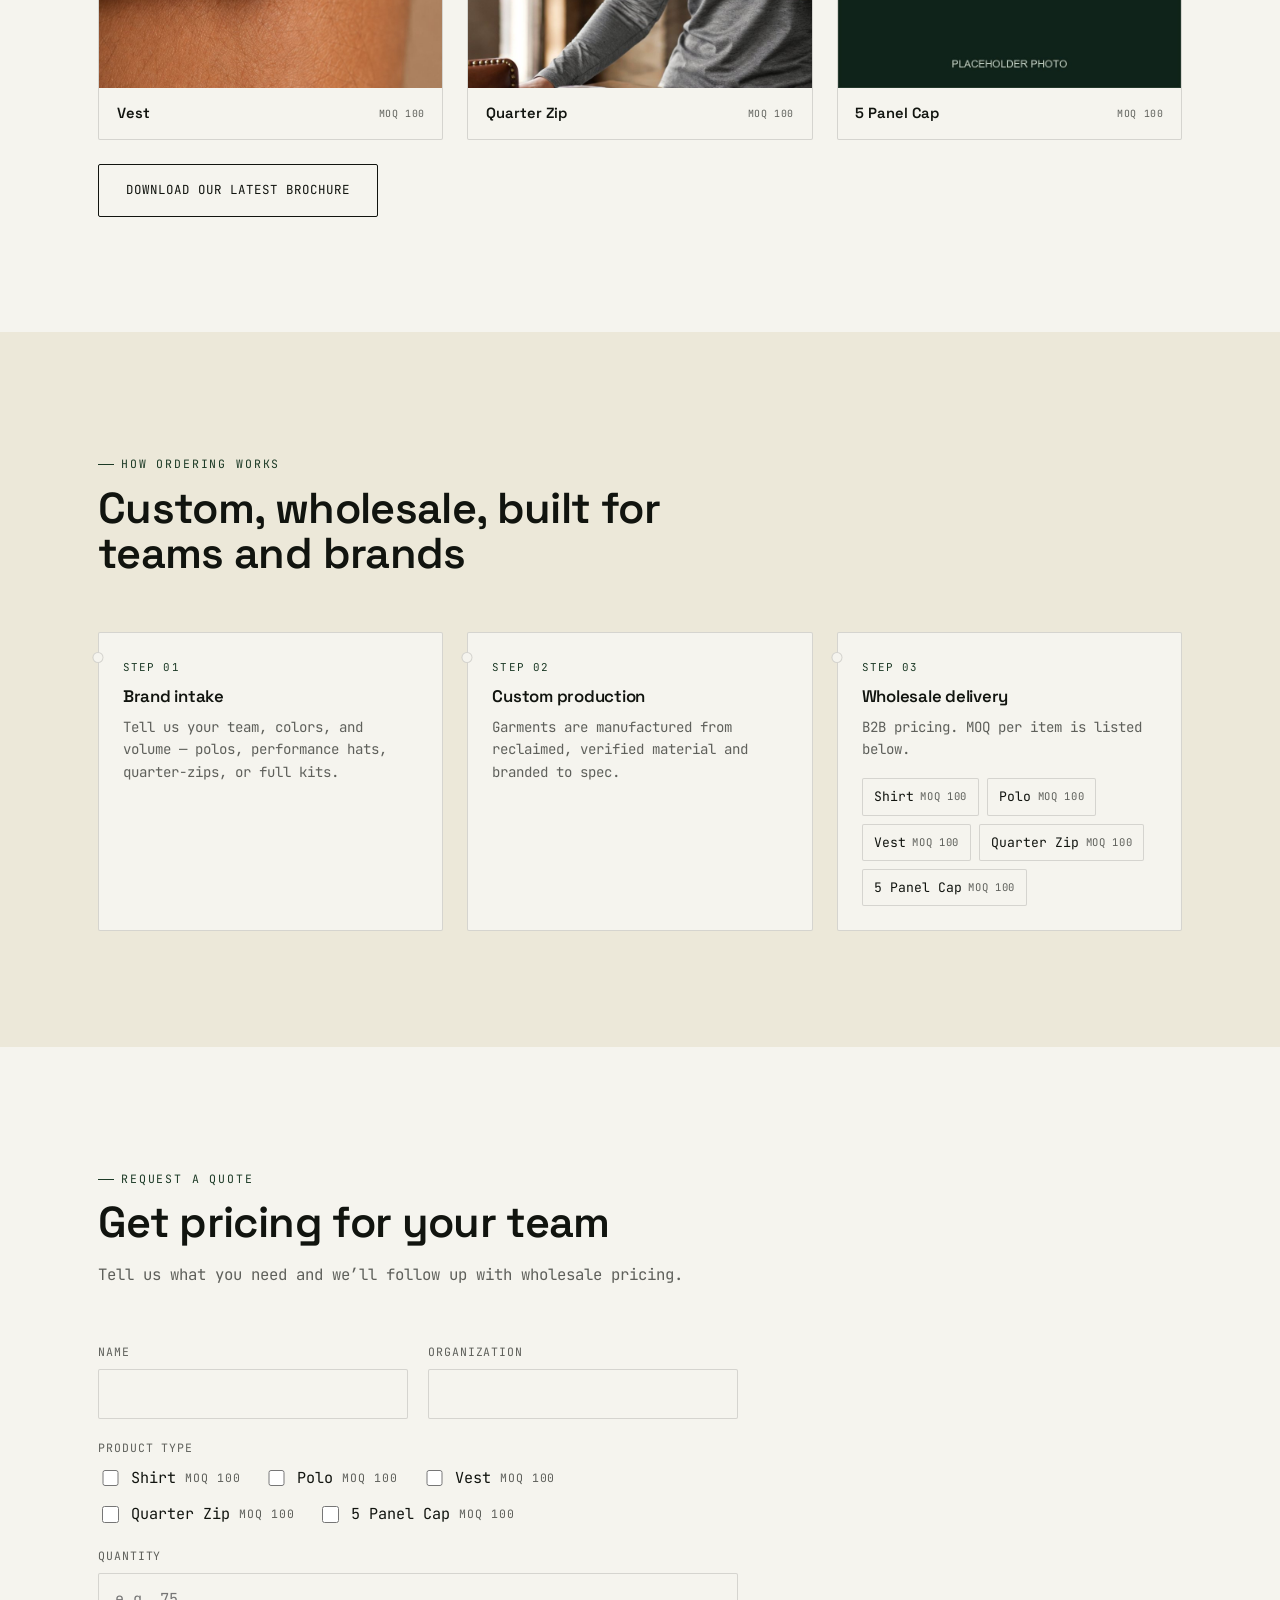
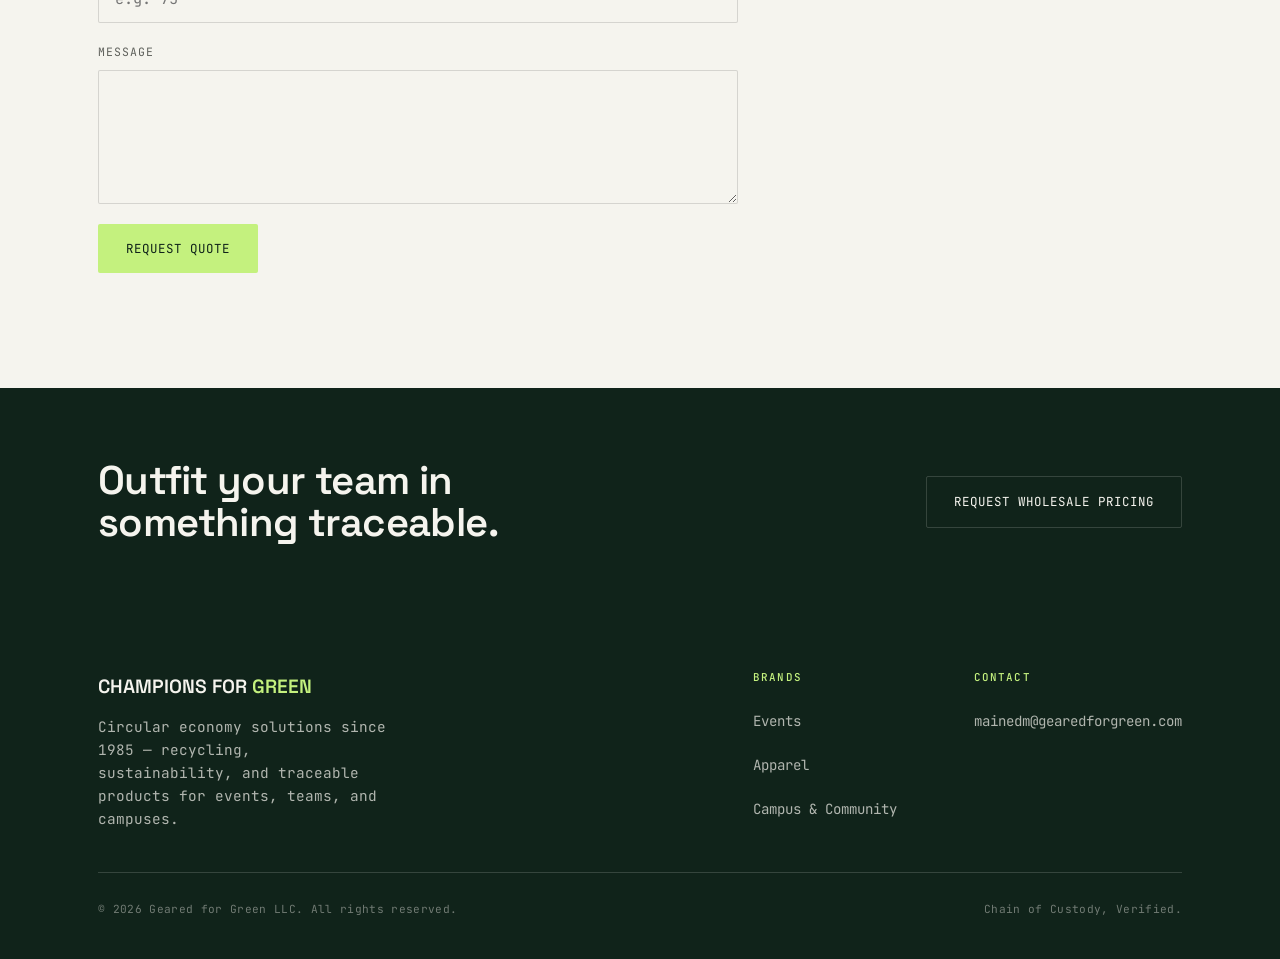
==== commit 41175851: "Mention hats/headwear throughout the apparel hero, not just the lede Breadcrumb, h1, and meta descri" ====
--- a/apparel.html
+++ b/apparel.html
@@ -4,7 +4,7 @@
 <meta charset="UTF-8" />
 <meta name="viewport" content="width=device-width, initial-scale=1.0" />
 <title>Champions for GREEN Apparel</title>
-<meta name="description" content="Champions for GREEN Apparel makes custom sustainable corporate apparel and uniforms from recycled plastic bottles, traced from bottle to garment." />
+<meta name="description" content="Champions for GREEN Apparel makes custom sustainable corporate apparel, hats, and uniforms from recycled plastic bottles, traced from bottle to garment." />
 <link rel="preconnect" href="https://fonts.googleapis.com">
 <link rel="preconnect" href="https://fonts.gstatic.com" crossorigin>
 <link href="https://fonts.googleapis.com/css2?family=Space+Grotesk:wght@500;600;700&family=JetBrains+Mono:wght@400;500;600&display=swap" rel="stylesheet">
@@ -28,9 +28,9 @@
 <header class="page-hero" style="background-image: url('images/hero-apparel-action.jpg'); background-position: center 20%;">
   <div class="container">
     <div class="page-hero__panel">
-      <p class="page-hero__crumb"><a href="home.html">Champions for GREEN</a> / Premium Sustainable Apparel</p>
+      <p class="page-hero__crumb"><a href="home.html">Champions for GREEN</a> / Premium Sustainable Apparel &amp; Headwear</p>
       <span class="eyebrow">Champions for GREEN Apparel</span>
-      <h1>Premium Performance Apparel</h1>
+      <h1>Premium Performance Apparel &amp; Headwear</h1>
       <p class="page-hero__lede">Custom sustainable apparel and hats, made from recycled plastic bottles. Each piece is labeled with the precise bottle count used to produce it, documented through our Chain of Custody process.</p>
       <div class="hero__actions">
         <a href="mailto:mainedm@gearedforgreen.com" class="btn btn--solid">Request wholesale pricing</a>
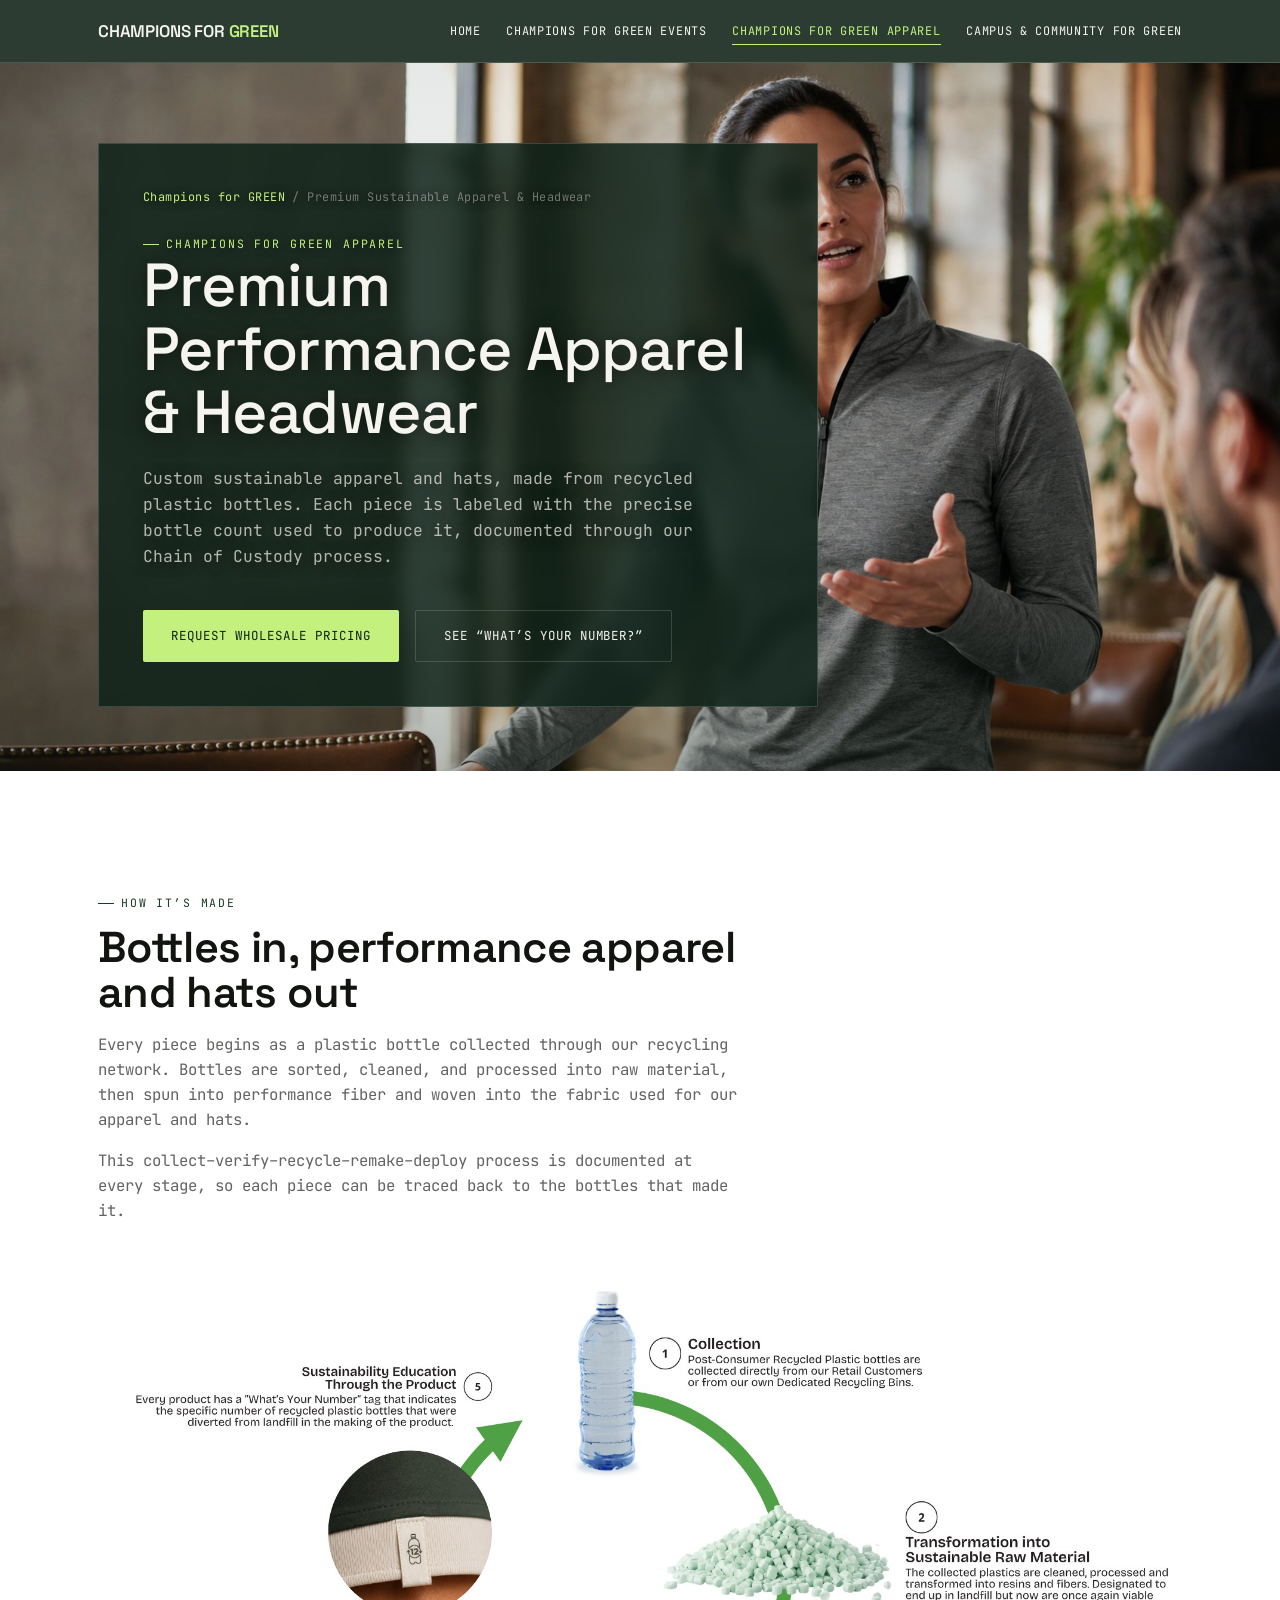
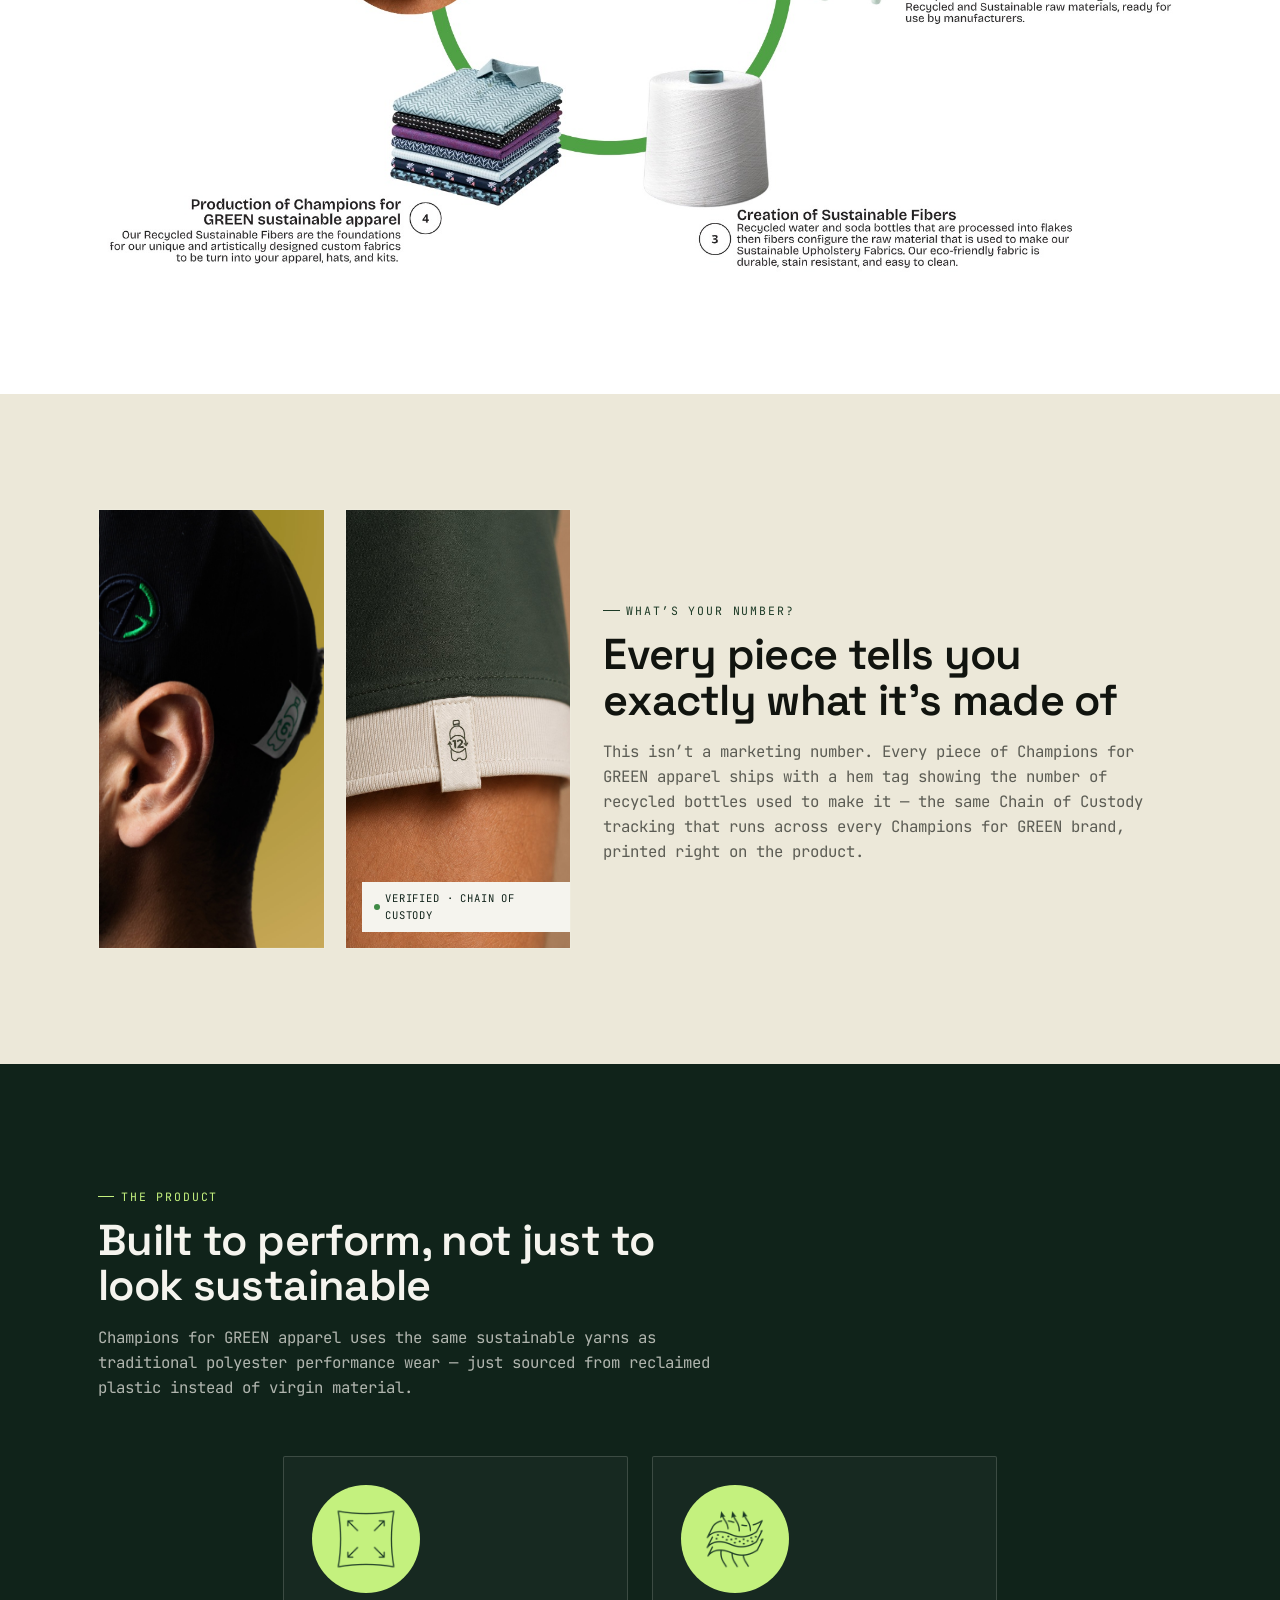
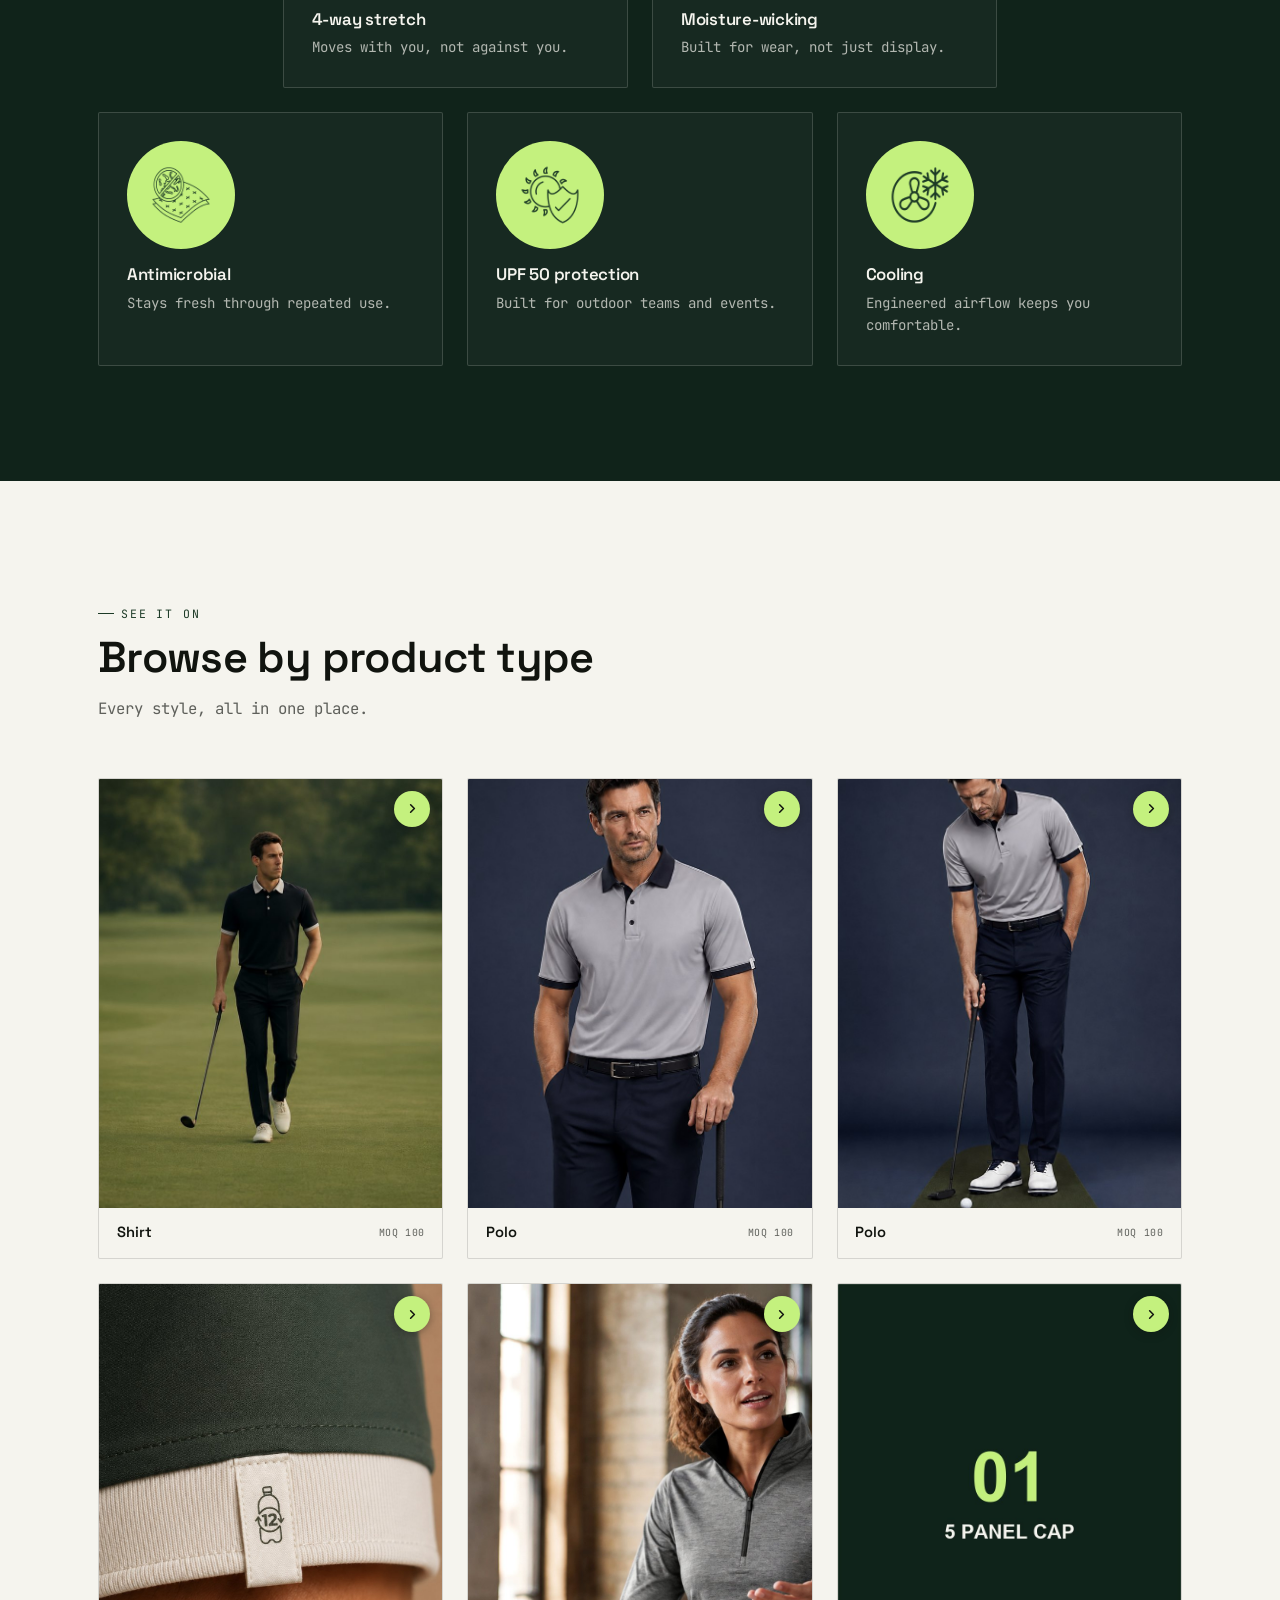
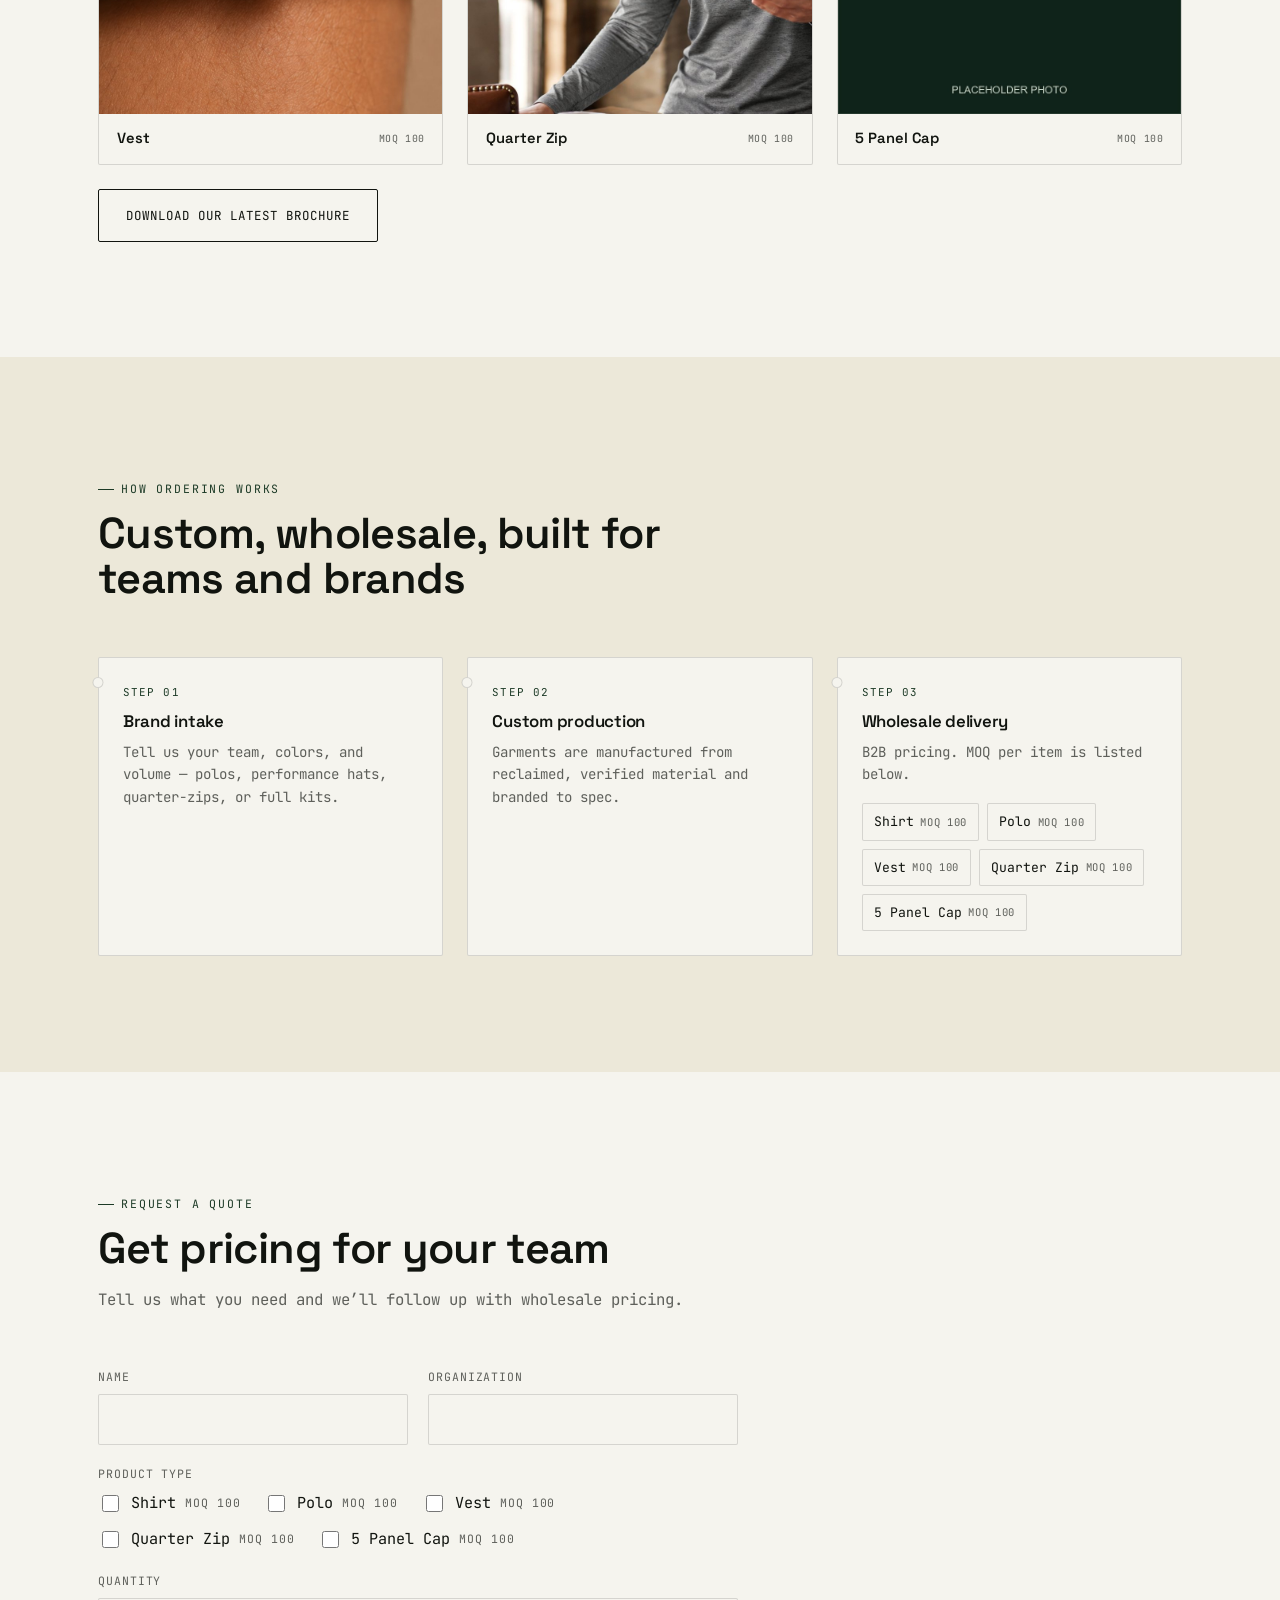
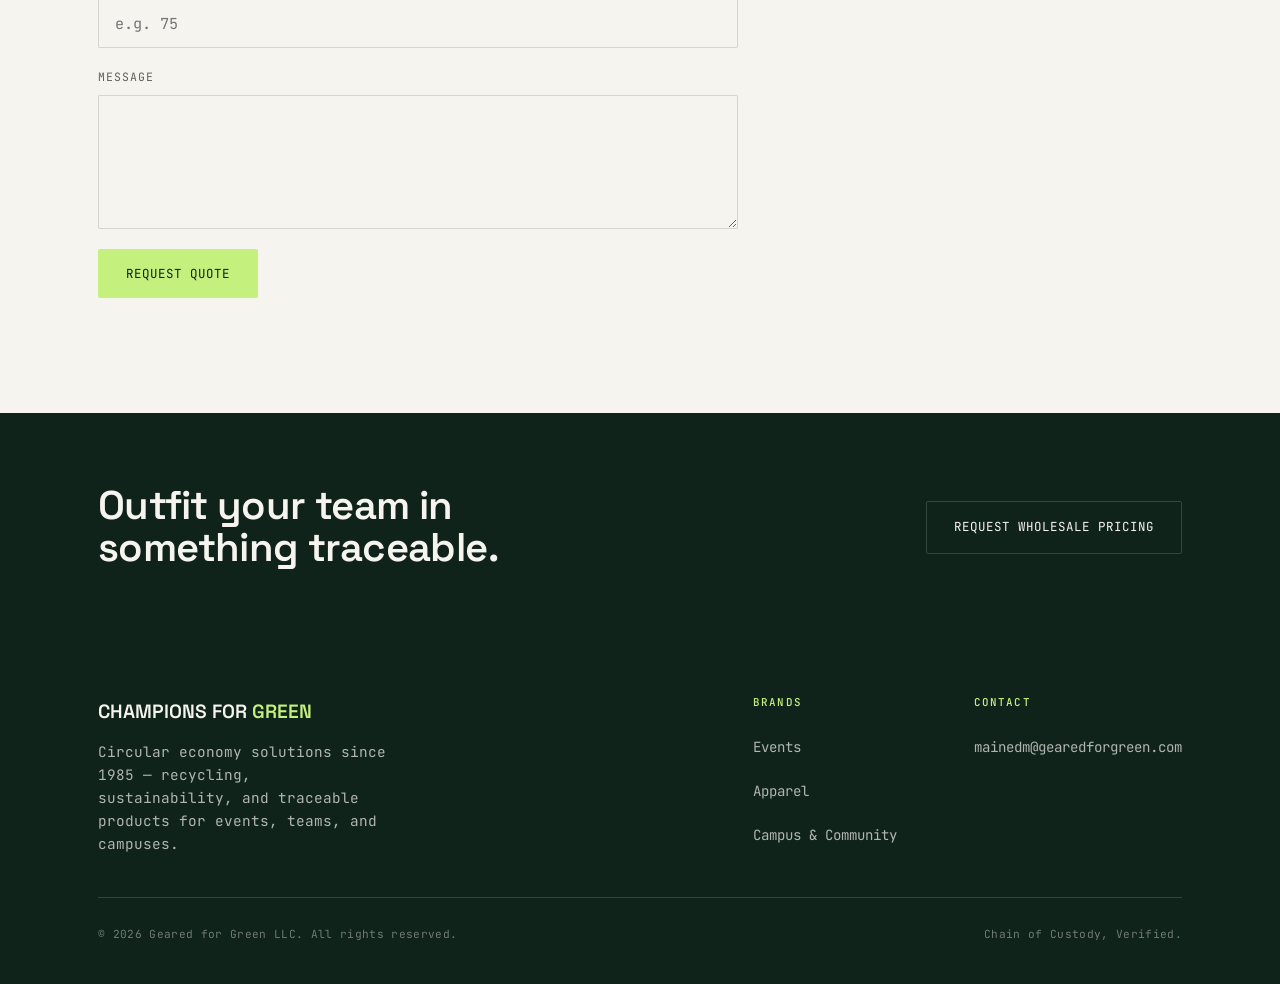
==== commit 92732605: "Mention hats in the "How it's made" section too Same treatment as the hero: headline and both paragr" ====
--- a/apparel.html
+++ b/apparel.html
@@ -44,9 +44,9 @@
   <div class="container">
     <div class="section__head">
       <span class="eyebrow">How it&rsquo;s made</span>
-      <h2>Bottles in, performance apparel out</h2>
-      <p>Every piece begins as a plastic bottle collected through our recycling network. Bottles are sorted, cleaned, and processed into raw material, then spun into performance fiber and woven into fabric.</p>
-      <p>This collect&ndash;verify&ndash;recycle&ndash;remake&ndash;deploy process is documented at every stage, so each garment can be traced back to the bottles that made it.</p>
+      <h2>Bottles in, performance apparel and hats out</h2>
+      <p>Every piece begins as a plastic bottle collected through our recycling network. Bottles are sorted, cleaned, and processed into raw material, then spun into performance fiber and woven into the fabric used for our apparel and hats.</p>
+      <p>This collect&ndash;verify&ndash;recycle&ndash;remake&ndash;deploy process is documented at every stage, so each piece can be traced back to the bottles that made it.</p>
     </div>
     <div class="how-made-frame reveal-toggle">
       <img src="images/apparel-circular-economy.jpg" alt="Diagram of the Champions for GREEN circular economy: bottles are collected, transformed into raw material, spun into sustainable fiber, produced into apparel, and labeled with a Chain of Custody tag" width="1816" height="1004" loading="lazy" />
